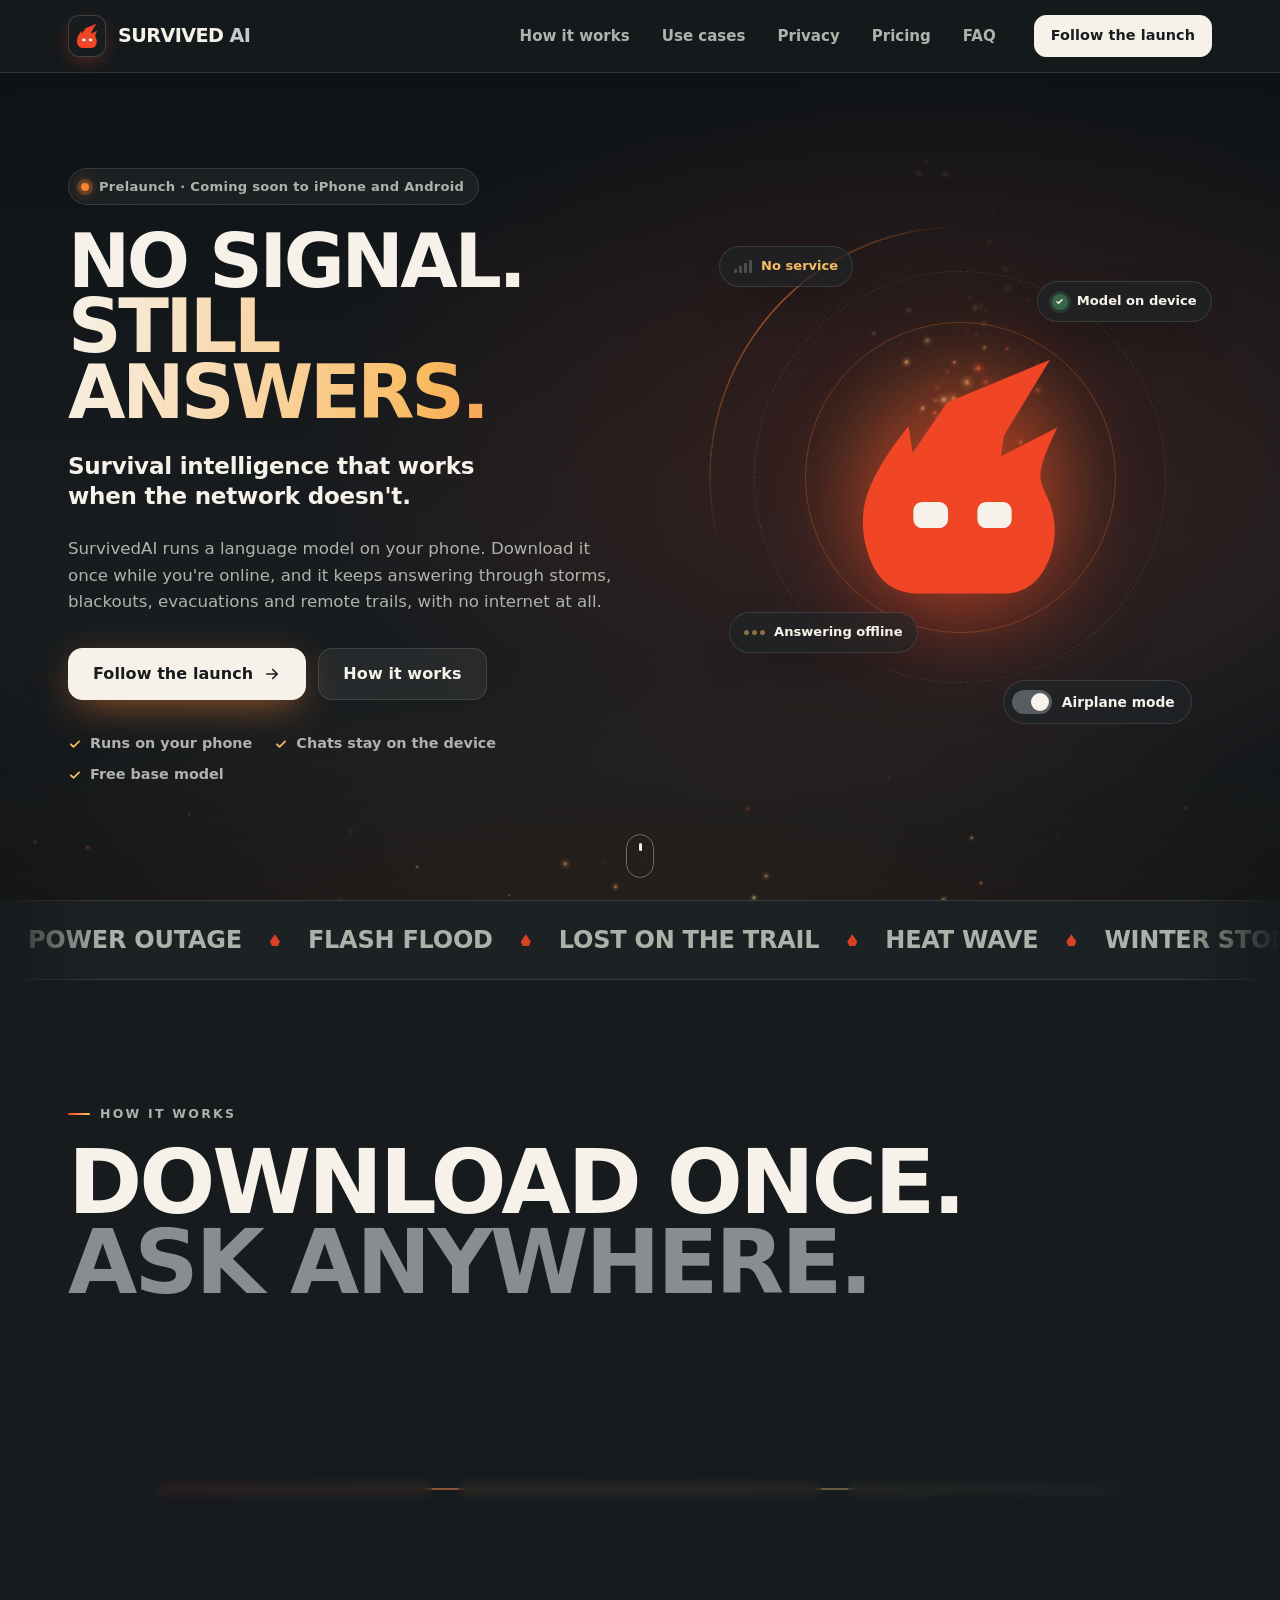
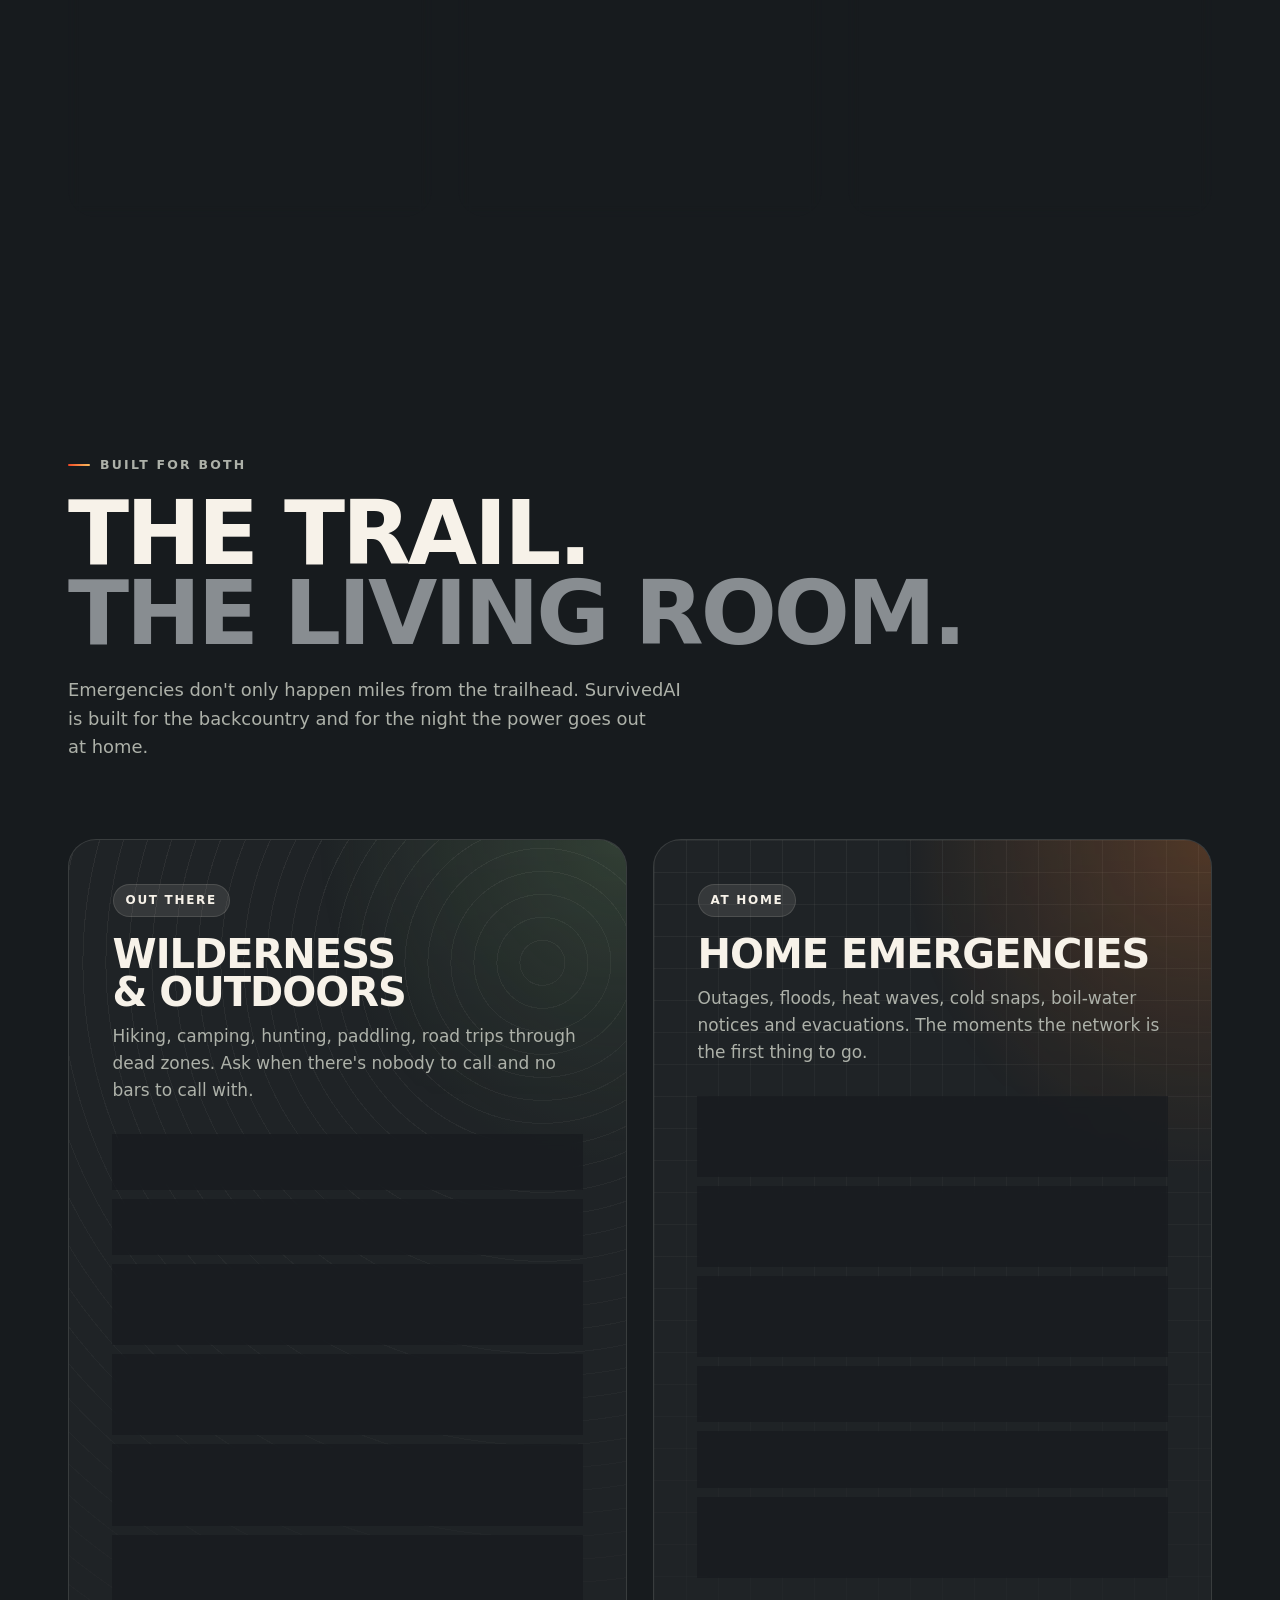
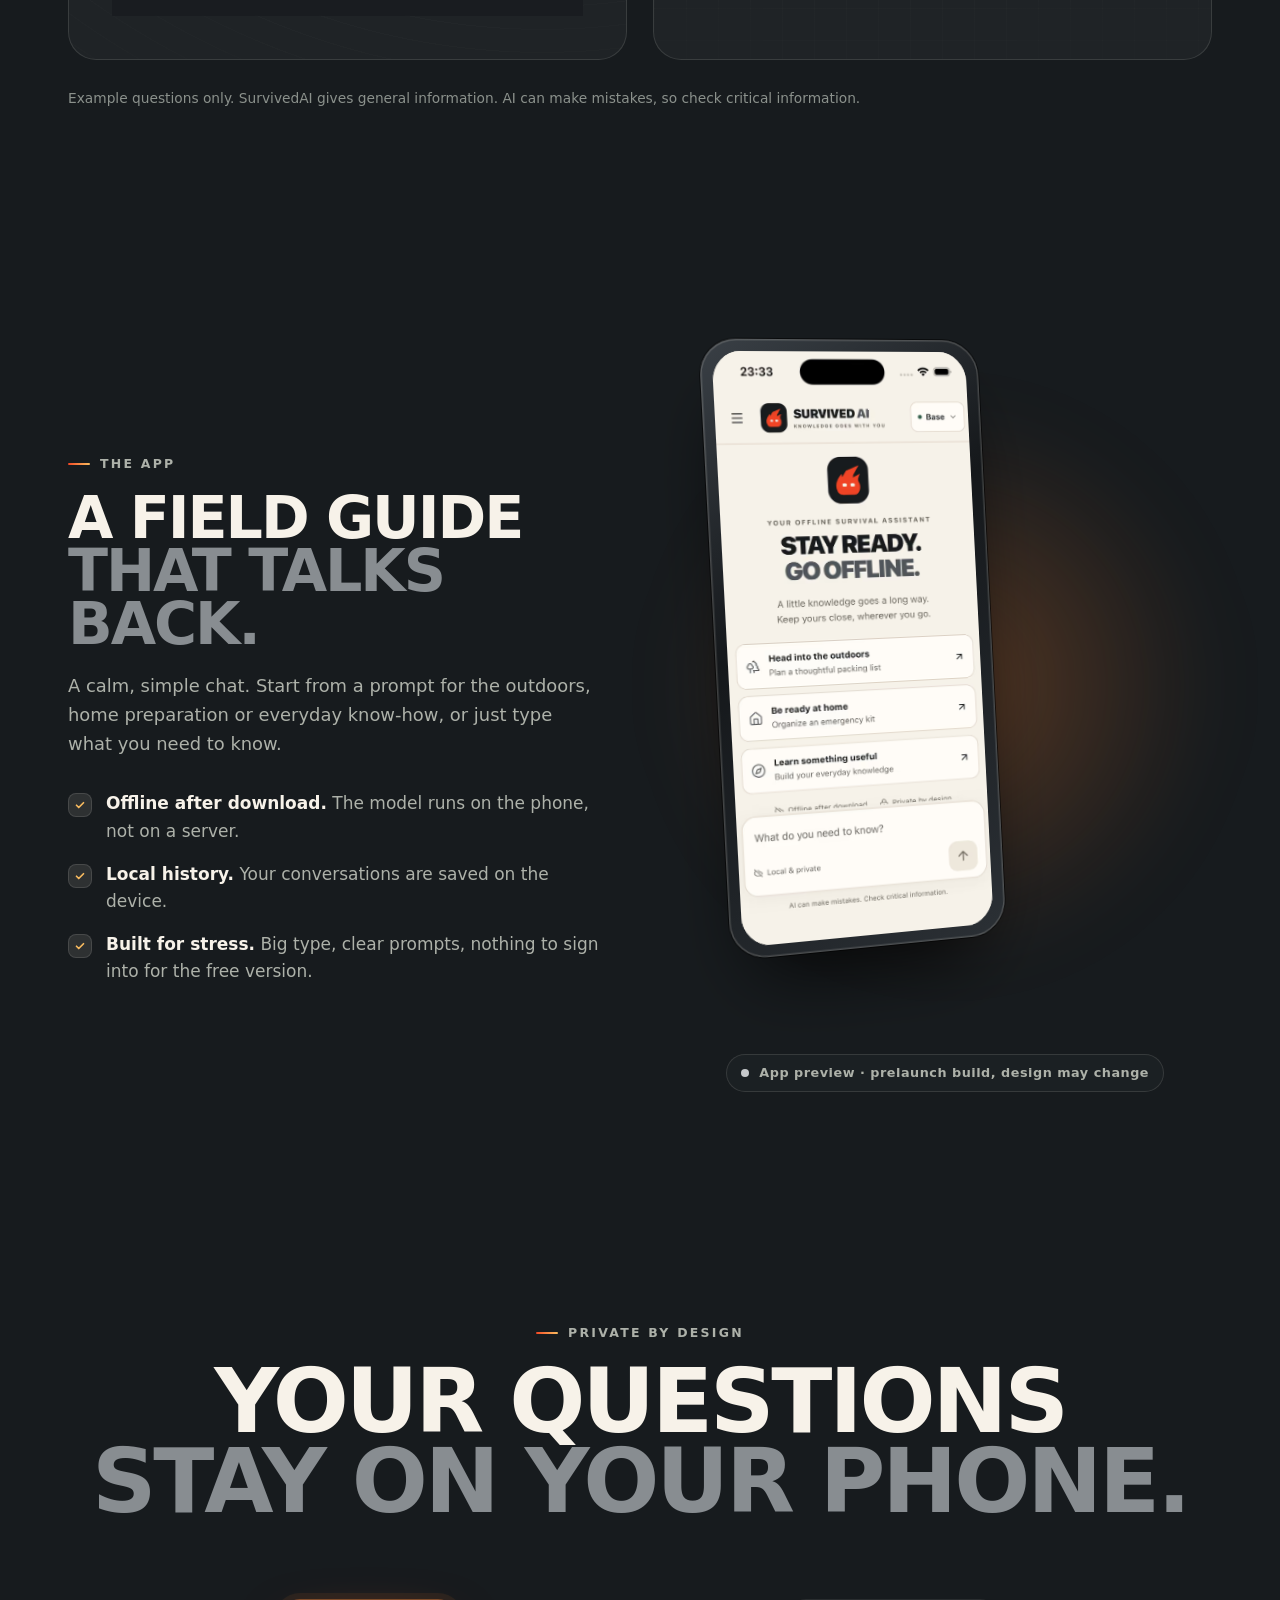
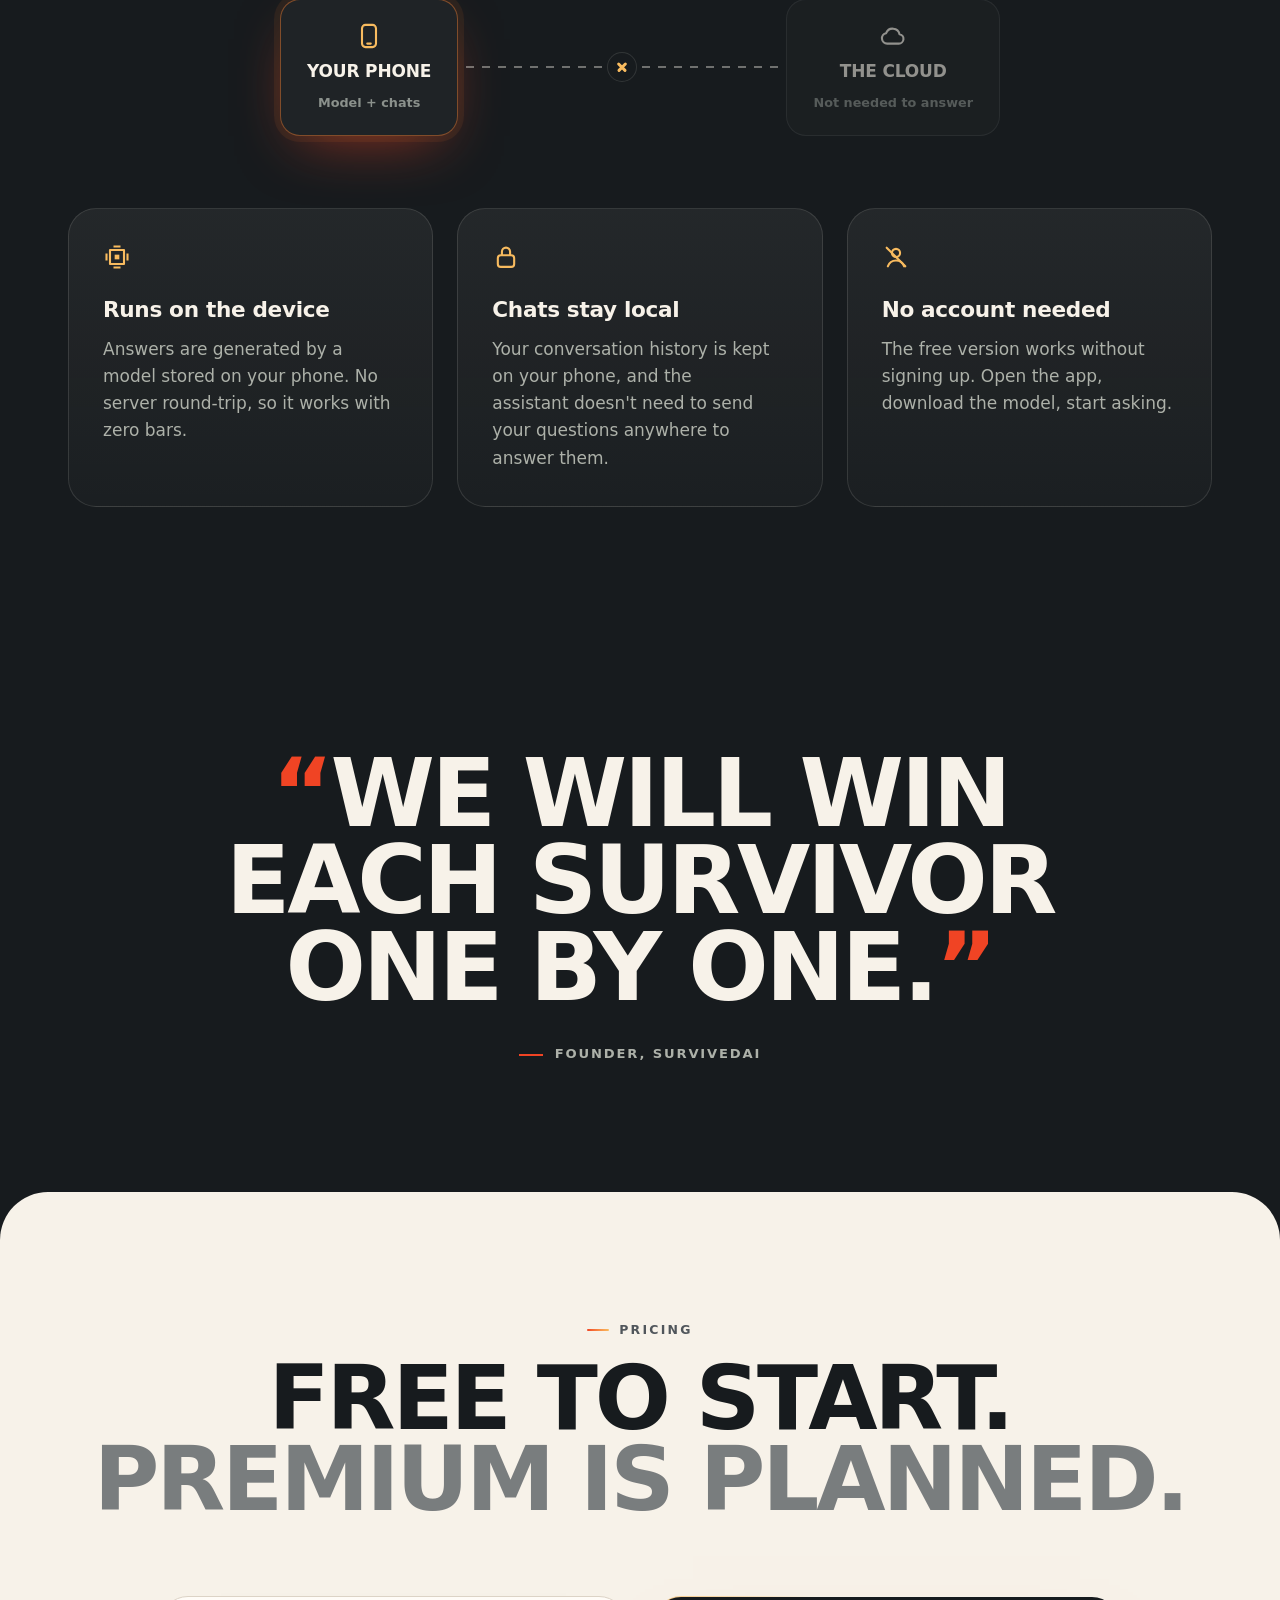
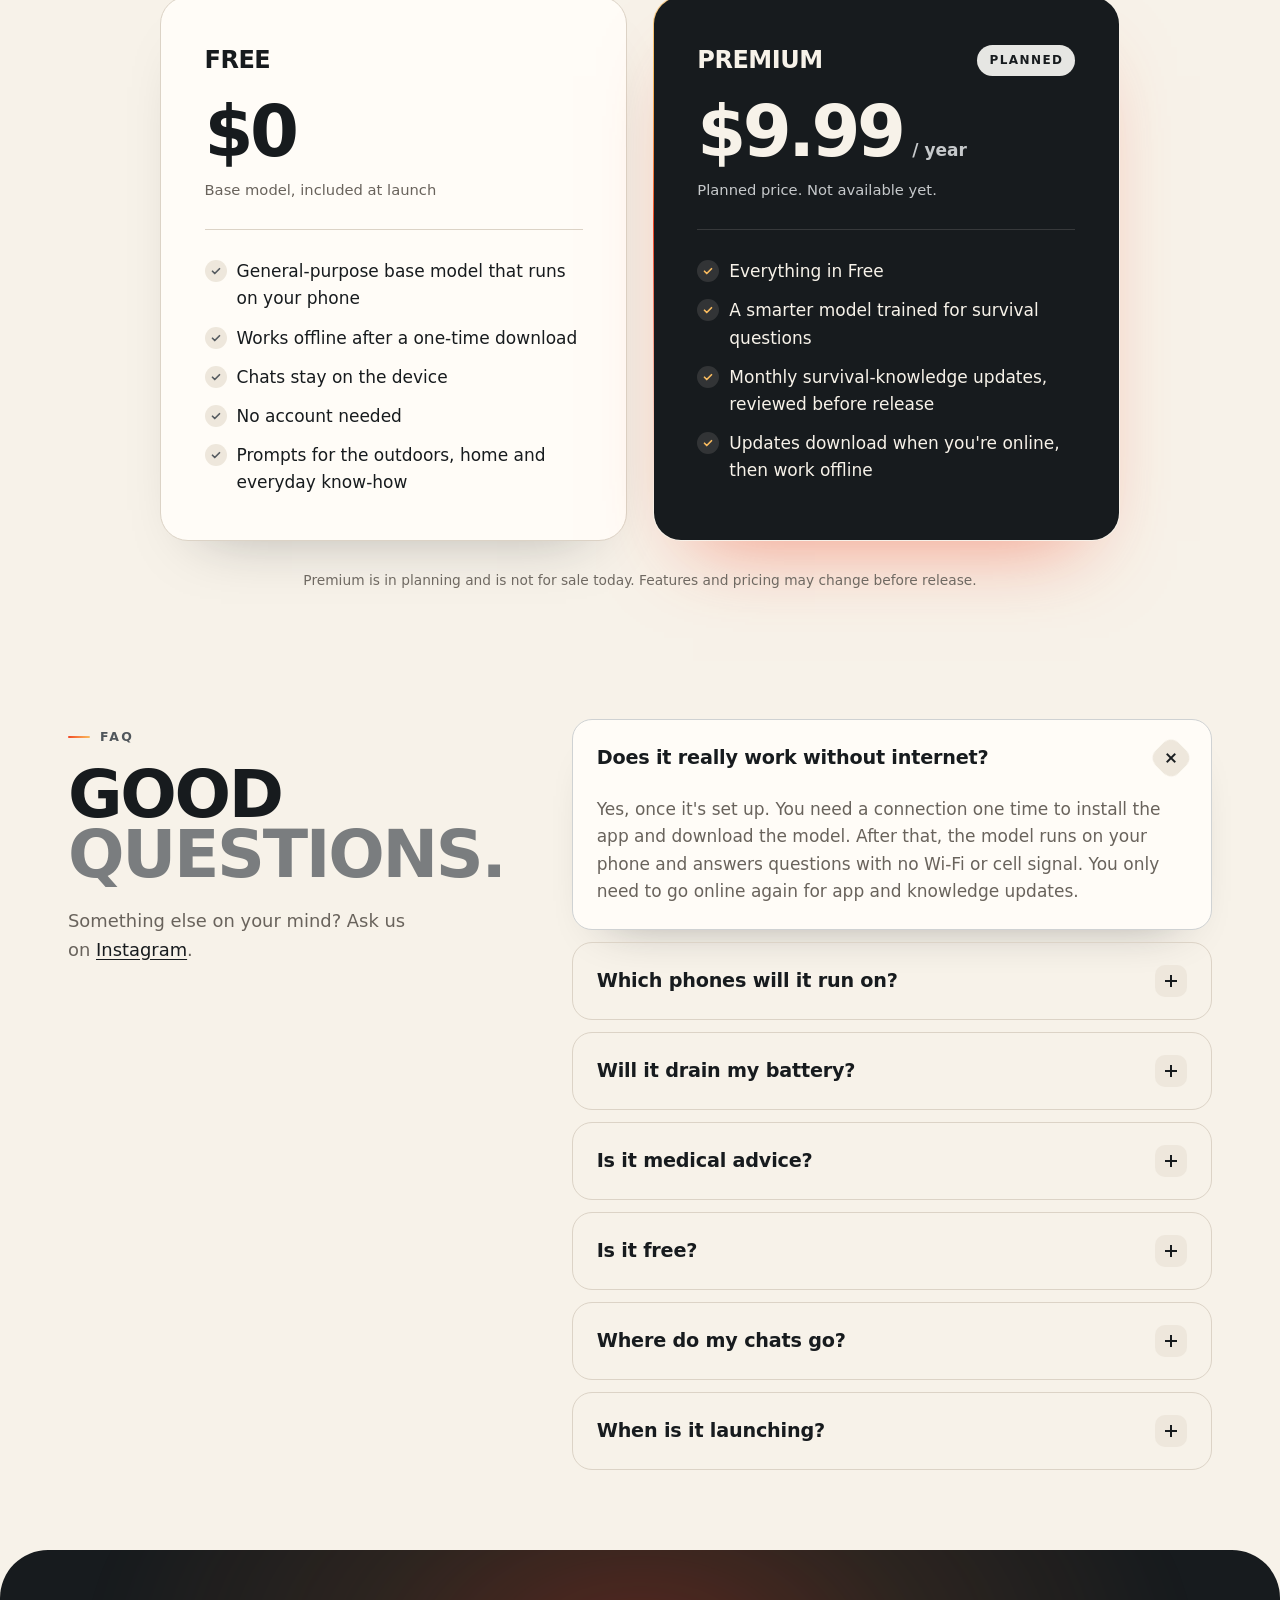
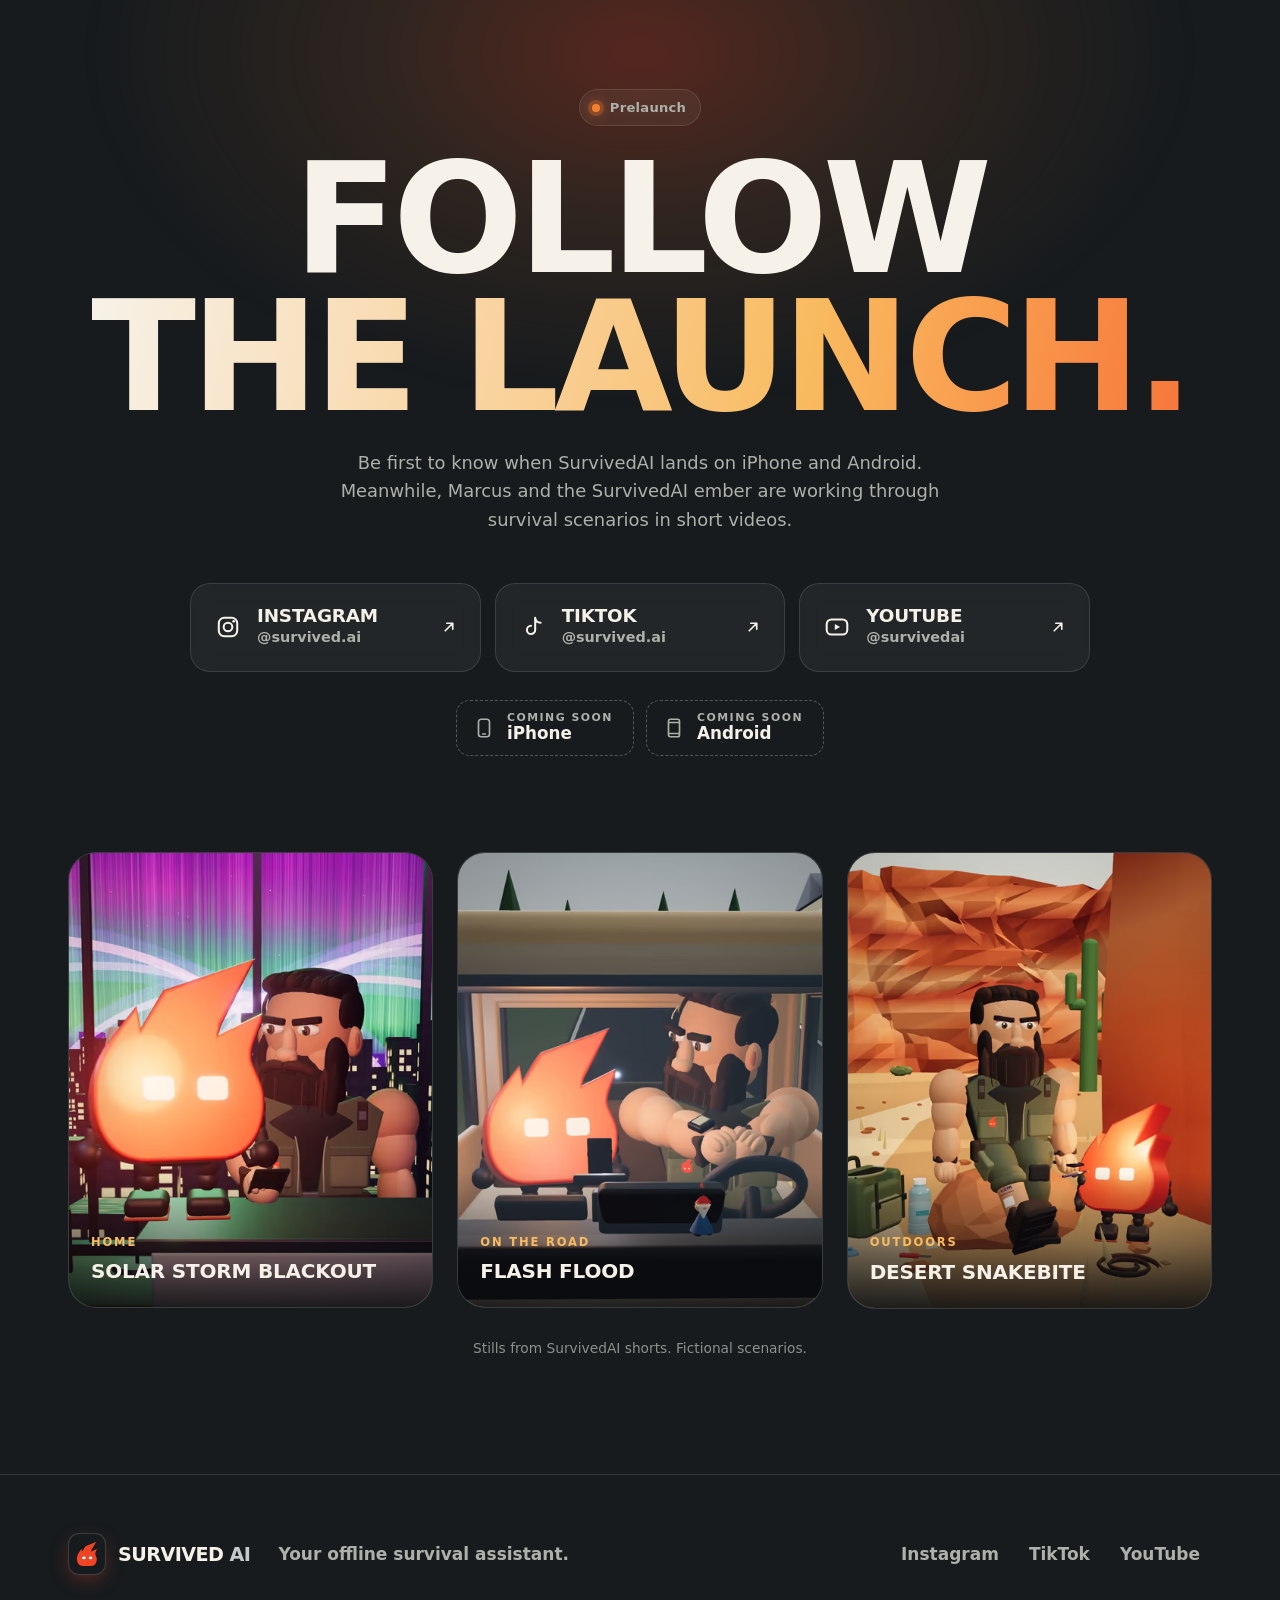
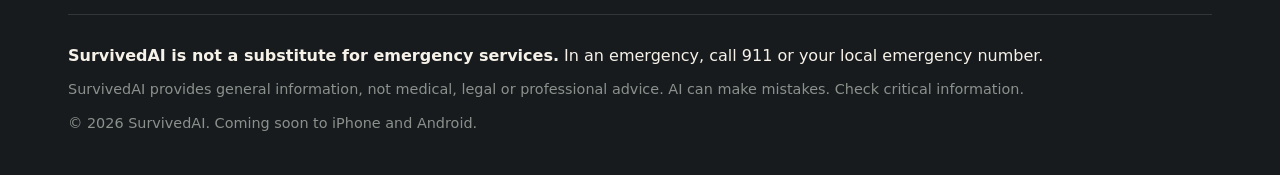
==== index.html @ 807c6883 "Add survived.ai prelaunch landing page Static site in site/ (GitHub Pages ready, no build step): dar" ====
<!doctype html>
<html lang="en">
<head>
  <meta charset="utf-8">
  <meta name="viewport" content="width=device-width, initial-scale=1, viewport-fit=cover">
  <title>SurvivedAI: the offline survival assistant for iPhone and Android</title>
  <meta name="description" content="SurvivedAI runs an AI model on your phone, so it keeps answering survival questions with no internet: storms, blackouts, evacuations, remote trails. Coming soon.">
  <link rel="canonical" href="https://survived.ai/">
  <meta name="theme-color" content="#171B1E">
  <meta name="color-scheme" content="dark light">
  <meta name="robots" content="index, follow">

  <meta property="og:type" content="website">
  <meta property="og:site_name" content="SurvivedAI">
  <meta property="og:url" content="https://survived.ai/">
  <meta property="og:title" content="SurvivedAI: no signal, still answers">
  <meta property="og:description" content="An AI survival assistant that runs on your phone and keeps answering with no internet. Coming soon to iPhone and Android.">
  <meta property="og:image" content="https://survived.ai/assets/og/og-image.png">
  <meta property="og:image:width" content="1200">
  <meta property="og:image:height" content="630">
  <meta property="og:image:alt" content="The SurvivedAI flame mark with the headline: No signal. Still answers.">
  <meta name="twitter:card" content="summary_large_image">
  <meta name="twitter:title" content="SurvivedAI: no signal, still answers">
  <meta name="twitter:description" content="An AI survival assistant that runs on your phone and keeps answering with no internet. Coming soon to iPhone and Android.">
  <meta name="twitter:image" content="https://survived.ai/assets/og/og-image.png">
  <meta name="twitter:image:alt" content="The SurvivedAI flame mark with the headline: No signal. Still answers.">

  <link rel="icon" href="/favicon.ico" sizes="48x48">
  <link rel="icon" href="/favicon.svg" type="image/svg+xml">
  <link rel="apple-touch-icon" href="/apple-touch-icon.png">
  <link rel="manifest" href="/site.webmanifest">

  <link rel="stylesheet" href="/assets/css/main.css">
  <script src="/assets/js/main.js" defer></script>

  <script type="application/ld+json">
  {
    "@context": "https://schema.org",
    "@graph": [
      {
        "@type": "Organization",
        "@id": "https://survived.ai/#organization",
        "name": "SurvivedAI",
        "url": "https://survived.ai/",
        "logo": "https://survived.ai/assets/icons/icon-512.png",
        "sameAs": [
          "https://www.instagram.com/survived.ai",
          "https://www.tiktok.com/@survived.ai",
          "https://www.youtube.com/@survivedai"
        ]
      },
      {
        "@type": "WebSite",
        "@id": "https://survived.ai/#website",
        "url": "https://survived.ai/",
        "name": "SurvivedAI",
        "publisher": { "@id": "https://survived.ai/#organization" }
      },
      {
        "@type": "MobileApplication",
        "@id": "https://survived.ai/#app",
        "name": "SurvivedAI",
        "operatingSystem": "iOS, Android",
        "applicationCategory": "ReferenceApplication",
        "description": "A prelaunch survival assistant that runs a local language model on your phone, so it keeps answering questions without an internet connection after a one-time model download.",
        "url": "https://survived.ai/",
        "publisher": { "@id": "https://survived.ai/#organization" }
      }
    ]
  }
  </script>
</head>
<body>
  <a class="skip-link" href="#main">Skip to content</a>
  <div class="scroll-progress" aria-hidden="true"></div>

  <!-- ============ HEADER ============ -->
  <header class="site-header">
    <div class="container site-header__inner">
      <a class="brand" href="/" aria-label="SurvivedAI home">
        <span class="brand__tile" aria-hidden="true">
          <svg viewBox="250 50 590 700" width="22" height="26"><use href="#flame"/></svg>
        </span>
        <span class="brand__word">SURVIVED <span>AI</span></span>
      </a>
      <nav class="site-nav" aria-label="Primary">
        <ul>
          <li><a href="#how">How it works</a></li>
          <li><a href="#uses">Use cases</a></li>
          <li><a href="#privacy">Privacy</a></li>
          <li><a href="#pricing">Pricing</a></li>
          <li><a href="#faq">FAQ</a></li>
        </ul>
      </nav>
      <a class="btn btn--small btn--light site-header__cta" href="#follow">Follow the launch</a>
      <button class="menu-btn" type="button" popovertarget="mobile-menu" aria-label="Open menu">
        <span></span><span></span>
      </button>
    </div>
    <div id="mobile-menu" class="mobile-menu" popover>
      <nav aria-label="Mobile">
        <ul>
          <li><a href="#how">How it works</a></li>
          <li><a href="#uses">Use cases</a></li>
          <li><a href="#privacy">Privacy</a></li>
          <li><a href="#pricing">Pricing</a></li>
          <li><a href="#faq">FAQ</a></li>
          <li><a href="#follow" class="btn btn--light">Follow the launch</a></li>
        </ul>
      </nav>
    </div>
  </header>

  <main id="main">
    <!-- ============ HERO ============ -->
    <section class="hero" id="top" aria-labelledby="hero-title">
      <canvas class="hero__embers" id="embers" aria-hidden="true"></canvas>
      <div class="hero__vignette" aria-hidden="true"></div>

      <div class="container hero__grid">
        <div class="hero__copy">
          <p class="pill"><span class="pill__dot" aria-hidden="true"></span><span><span class="pill__extra">Prelaunch · </span>Coming soon to iPhone and Android</span></p>
          <h1 id="hero-title" class="display hero__title">
            <span class="hero__line">No signal.</span>
            <span class="hero__line hero__line--ember">Still answers.</span>
          </h1>
          <p class="hero__kicker">Survival intelligence that works when the network doesn't.</p>
          <p class="hero__lede">SurvivedAI runs a language model on your phone. Download it once while you're online, and it keeps answering through storms, blackouts, evacuations and remote trails, with no internet at all.</p>
          <div class="cta-row">
            <a class="btn btn--light btn--glow" href="#follow">Follow the launch
              <svg aria-hidden="true" viewBox="0 0 24 24" width="18" height="18"><path d="M5 12h14M13 6l6 6-6 6" fill="none" stroke="currentColor" stroke-width="2.2" stroke-linecap="round" stroke-linejoin="round"/></svg>
            </a>
            <a class="btn btn--ghost" href="#how">How it works</a>
          </div>
          <ul class="hero__facts" aria-label="Key facts">
            <li>Runs on your phone</li>
            <li>Chats stay on the device</li>
            <li>Free base model</li>
          </ul>
        </div>

        <div class="hero__visual" data-network="off">
          <div class="rings" aria-hidden="true">
            <span class="ring ring--1"></span>
            <span class="ring ring--2"></span>
            <span class="ring ring--3"></span>
          </div>
          <div class="hero__glow" aria-hidden="true"></div>
          <svg class="hero__flame" id="hero-flame" viewBox="250 50 590 700" role="img" aria-label="SurvivedAI flame mark">
            <use href="#flame"/>
          </svg>

          <div class="hud hud--signal" aria-hidden="true">
            <span class="bars"><i></i><i></i><i></i><i></i></span>
            <span class="hud__label hud__label--off">No service</span>
            <span class="hud__label hud__label--on">Online</span>
          </div>
          <div class="hud hud--model" aria-hidden="true">
            <span class="hud__check"></span>
            <span>Model on device</span>
          </div>
          <div class="hud hud--chat" aria-hidden="true">
            <span class="typing"><i></i><i></i><i></i></span>
            <span class="hud__label hud__label--off">Answering offline</span>
            <span class="hud__label hud__label--on">Answering on device</span>
          </div>

          <button class="net-toggle" type="button" aria-pressed="true" id="net-toggle" aria-describedby="net-toggle-desc">
            <span class="net-toggle__track" aria-hidden="true"><span class="net-toggle__thumb"></span></span>
            <span>Airplane mode</span>
          </button>
          <span class="sr-only" id="net-toggle-desc">Visual demo. The model runs on the phone, so answers work with or without a connection.</span>
        </div>
      </div>

      <a class="scroll-cue" href="#how" aria-label="Scroll to how it works">
        <span aria-hidden="true"></span>
      </a>
    </section>

    <!-- ============ TICKER ============ -->
    <div class="ticker" aria-label="Situations SurvivedAI is built for">
      <ul class="ticker__track">
        <li>Power outage</li><li>Flash flood</li><li>Lost on the trail</li><li>Heat wave</li><li>Winter storm</li><li>Boil-water notice</li><li>Evacuation</li><li>Wildfire smoke</li><li>Cold snap</li><li>Food safety</li><li>Backcountry first aid</li><li>Dead zone</li>
      </ul>
      <ul class="ticker__track" aria-hidden="true">
        <li>Power outage</li><li>Flash flood</li><li>Lost on the trail</li><li>Heat wave</li><li>Winter storm</li><li>Boil-water notice</li><li>Evacuation</li><li>Wildfire smoke</li><li>Cold snap</li><li>Food safety</li><li>Backcountry first aid</li><li>Dead zone</li>
      </ul>
    </div>

    <!-- ============ HOW IT WORKS ============ -->
    <section class="section how" id="how" aria-labelledby="how-title">
      <div class="container">
        <header class="section-head reveal">
          <p class="eyebrow">How it works</p>
          <h2 id="how-title" class="display display--lg">Download once.<br><span class="muted">Ask anywhere.</span></h2>
        </header>

        <ol class="steps">
          <li class="step reveal">
            <div class="step__art step__art--download" aria-hidden="true">
              <div class="dl">
                <svg viewBox="0 0 24 24" width="26" height="26"><path d="M12 4v11m0 0-4.5-4.5M12 15l4.5-4.5M5 20h14" fill="none" stroke="currentColor" stroke-width="2" stroke-linecap="round" stroke-linejoin="round"/></svg>
                <span class="dl__bar"><span></span></span>
                <span class="dl__label">Model</span>
              </div>
            </div>
            <span class="step__num">01</span>
            <h3>Download once</h3>
            <p>While you have Wi-Fi or data, install the app and download the model to your phone. It's a one-time download.</p>
          </li>
          <li class="step reveal">
            <div class="step__art step__art--offline" aria-hidden="true">
              <span class="bars bars--big"><i></i><i></i><i></i><i></i></span>
              <span class="x-mark"></span>
            </div>
            <span class="step__num">02</span>
            <h3>Go offline</h3>
            <p>Airplane mode, dead zones, downed towers. The model lives on your phone, so it doesn't need a connection to answer.</p>
          </li>
          <li class="step reveal">
            <div class="step__art step__art--ask" aria-hidden="true">
              <span class="bubble bubble--q">Is the fridge food still safe?</span>
              <span class="bubble bubble--a"><span class="typing"><i></i><i></i><i></i></span></span>
            </div>
            <span class="step__num">03</span>
            <h3>Ask anything</h3>
            <p>Type your question and the answer is generated right on the device. Anywhere you carry your phone, it comes with you.</p>
          </li>
        </ol>
      </div>
    </section>

    <!-- ============ USE CASES ============ -->
    <section class="section uses" id="uses" aria-labelledby="uses-title">
      <div class="container">
        <header class="section-head reveal">
          <p class="eyebrow">Built for both</p>
          <h2 id="uses-title" class="display display--lg">The trail.<br><span class="muted">The living room.</span></h2>
          <p class="section-lede">Emergencies don't only happen miles from the trailhead. SurvivedAI is built for the backcountry and for the night the power goes out at home.</p>
        </header>

        <div class="domains">
          <article class="domain domain--out reveal" aria-labelledby="out-title">
            <div class="domain__bg" aria-hidden="true"></div>
            <div class="domain__head">
              <span class="domain__tag">Out there</span>
              <h3 id="out-title" class="display display--md">Wilderness &amp; outdoors</h3>
              <p>Hiking, camping, hunting, paddling, road trips through dead zones. Ask when there's nobody to call and no bars to call with.</p>
            </div>
            <ul class="asks" aria-label="Example outdoor questions">
              <li>How do I make stream water safe to drink?</li>
              <li>What are the early signs of hypothermia?</li>
              <li>A storm is moving in above treeline. What now?</li>
              <li>How do I signal for help without a phone signal?</li>
              <li>I think I'm off the trail. How do I get my bearings?</li>
              <li>How should I treat a blister ten miles from the car?</li>
            </ul>
          </article>

          <article class="domain domain--home reveal" aria-labelledby="home-title">
            <div class="domain__bg" aria-hidden="true"></div>
            <div class="domain__head">
              <span class="domain__tag">At home</span>
              <h3 id="home-title" class="display display--md">Home emergencies</h3>
              <p>Outages, floods, heat waves, cold snaps, boil-water notices and evacuations. The moments the network is the first thing to go.</p>
            </div>
            <ul class="asks" aria-label="Example home emergency questions">
              <li>The power's been out six hours. Is the fridge food still safe?</li>
              <li>How much water should we store for a family of four?</li>
              <li>The AC is out in a heat wave. How do we stay cool?</li>
              <li>How do I run a generator safely?</li>
              <li>What goes in an evacuation bag?</li>
              <li>The pipes might freeze tonight. What should I do?</li>
            </ul>
          </article>
        </div>
        <p class="fineprint reveal">Example questions only. SurvivedAI gives general information. AI can make mistakes, so check critical information.</p>
      </div>
    </section>

    <!-- ============ PREVIEW ============ -->
    <section class="section preview" id="preview" aria-labelledby="preview-title">
      <div class="container preview__grid">
        <div class="preview__copy">
          <p class="eyebrow reveal">The app</p>
          <h2 id="preview-title" class="display display--lg reveal">A field guide<br><span class="muted">that talks back.</span></h2>
          <p class="section-lede reveal">A calm, simple chat. Start from a prompt for the outdoors, home preparation or everyday know-how, or just type what you need to know.</p>
          <ul class="ticks">
            <li class="reveal"><strong>Offline after download.</strong> The model runs on the phone, not on a server.</li>
            <li class="reveal"><strong>Local history.</strong> Your conversations are saved on the device.</li>
            <li class="reveal"><strong>Built for stress.</strong> Big type, clear prompts, nothing to sign into for the free version.</li>
          </ul>
        </div>
        <div class="preview__stage" aria-label="App preview">
          <div class="phones">
            <figure class="phone phone--back">
              <picture>
                <source srcset="/assets/img/app-chat.avif" type="image/avif">
                <img src="/assets/img/app-chat.webp" width="560" height="1244" alt="SurvivedAI conversation screen. A user asks for help planning a day outdoors and the assistant asks about destination, duration, companions and weather." loading="lazy" decoding="async">
              </picture>
            </figure>
            <figure class="phone phone--front">
              <picture>
                <source srcset="/assets/img/app-home.avif" type="image/avif">
                <img src="/assets/img/app-home.webp" width="600" height="1301" alt="SurvivedAI welcome screen on iPhone with the flame logo, the headline Stay ready. Go offline., and prompts for the outdoors, home preparation and learning." loading="lazy" decoding="async">
              </picture>
            </figure>
          </div>
          <p class="preview__label"><span class="pill__dot pill__dot--gray" aria-hidden="true"></span>App preview · prelaunch build, design may change</p>
        </div>
      </div>
    </section>

    <!-- ============ PRIVACY ============ -->
    <section class="section privacy" id="privacy" aria-labelledby="privacy-title">
      <div class="container">
        <header class="section-head section-head--center reveal">
          <p class="eyebrow">Private by design</p>
          <h2 id="privacy-title" class="display display--lg">Your questions<br><span class="muted">stay on your phone.</span></h2>
        </header>

        <div class="privacy__diagram reveal" aria-hidden="true">
          <div class="node node--phone">
            <svg viewBox="0 0 24 24" width="28" height="28"><rect x="6" y="2.5" width="12" height="19" rx="3" fill="none" stroke="currentColor" stroke-width="1.8"/><path d="M10.5 18.5h3" stroke="currentColor" stroke-width="1.8" stroke-linecap="round"/></svg>
            <span>Your phone</span>
            <small>Model + chats</small>
          </div>
          <div class="link"><span class="link__line"></span><span class="link__cut"></span></div>
          <div class="node node--cloud">
            <svg viewBox="0 0 24 24" width="28" height="28"><path d="M7 18.5h10a4 4 0 0 0 .6-7.95A6 6 0 0 0 6.1 9.6 4.5 4.5 0 0 0 7 18.5Z" fill="none" stroke="currentColor" stroke-width="1.8" stroke-linejoin="round"/></svg>
            <span>The cloud</span>
            <small>Not needed to answer</small>
          </div>
        </div>

        <div class="cards cards--3">
          <article class="card reveal">
            <svg class="card__icon" aria-hidden="true" viewBox="0 0 24 24" width="28" height="28"><path d="M9 3h6M9 21h6M3 9v6M21 9v6M6 6h12v12H6z" fill="none" stroke="currentColor" stroke-width="1.8" stroke-linejoin="round"/><path d="M10 10h4v4h-4z" fill="currentColor"/></svg>
            <h3>Runs on the device</h3>
            <p>Answers are generated by a model stored on your phone. No server round-trip, so it works with zero bars.</p>
          </article>
          <article class="card reveal">
            <svg class="card__icon" aria-hidden="true" viewBox="0 0 24 24" width="28" height="28"><rect x="5" y="10.5" width="14" height="10" rx="2.5" fill="none" stroke="currentColor" stroke-width="1.8"/><path d="M8.5 10.5V7.5a3.5 3.5 0 0 1 7 0v3" fill="none" stroke="currentColor" stroke-width="1.8"/></svg>
            <h3>Chats stay local</h3>
            <p>Your conversation history is kept on your phone, and the assistant doesn't need to send your questions anywhere to answer them.</p>
          </article>
          <article class="card reveal">
            <svg class="card__icon" aria-hidden="true" viewBox="0 0 24 24" width="28" height="28"><circle cx="12" cy="8.5" r="3.5" fill="none" stroke="currentColor" stroke-width="1.8"/><path d="M5 20c1.2-3.4 3.8-5 7-5s5.8 1.6 7 5" fill="none" stroke="currentColor" stroke-width="1.8" stroke-linecap="round"/><path d="M4 4l16 16" stroke="currentColor" stroke-width="1.8" stroke-linecap="round"/></svg>
            <h3>No account needed</h3>
            <p>The free version works without signing up. Open the app, download the model, start asking.</p>
          </article>
        </div>
      </div>
    </section>

    <!-- ============ FOUNDER QUOTE ============ -->
    <section class="section quote" aria-label="From the founder">
      <div class="container">
        <figure class="quote__fig">
          <blockquote class="display quote__text">
            <p><span style="--i:0">We</span> <span style="--i:1">will</span> <span style="--i:2">win</span> <span style="--i:3">each</span> <span style="--i:4">survivor</span> <span style="--i:5">one</span> <span style="--i:6">by</span> <span style="--i:7">one.</span></p>
          </blockquote>
          <figcaption>Founder, SurvivedAI</figcaption>
        </figure>
      </div>
    </section>

    <!-- ============ PAPER BAND: PRICING + FAQ ============ -->
    <div class="paper">
      <section class="section pricing" id="pricing" aria-labelledby="pricing-title">
        <div class="container">
          <header class="section-head section-head--center reveal">
            <p class="eyebrow">Pricing</p>
            <h2 id="pricing-title" class="display display--lg">Free to start.<br><span class="muted">Premium is planned.</span></h2>
          </header>

          <div class="plans">
            <article class="plan reveal" aria-labelledby="plan-free">
              <header>
                <h3 id="plan-free" class="plan__name">Free</h3>
                <p class="plan__price"><span>$0</span></p>
                <p class="plan__note">Base model, included at launch</p>
              </header>
              <ul class="plan__list">
                <li>General-purpose base model that runs on your phone</li>
                <li>Works offline after a one-time download</li>
                <li>Chats stay on the device</li>
                <li>No account needed</li>
                <li>Prompts for the outdoors, home and everyday know-how</li>
              </ul>
            </article>

            <article class="plan plan--premium reveal" aria-labelledby="plan-premium">
              <header>
                <div class="plan__row">
                  <h3 id="plan-premium" class="plan__name">Premium</h3>
                  <span class="badge">Planned</span>
                </div>
                <p class="plan__price"><span>$9.99</span> / year</p>
                <p class="plan__note">Planned price. Not available yet.</p>
              </header>
              <ul class="plan__list">
                <li>Everything in Free</li>
                <li>A smarter model trained for survival questions</li>
                <li>Monthly survival-knowledge updates, reviewed before release</li>
                <li>Updates download when you're online, then work offline</li>
              </ul>
            </article>
          </div>
          <p class="fineprint fineprint--center reveal">Premium is in planning and is not for sale today. Features and pricing may change before release.</p>
        </div>
      </section>

      <section class="section faq" id="faq" aria-labelledby="faq-title">
        <div class="container faq__grid">
          <header class="section-head reveal">
            <p class="eyebrow">FAQ</p>
            <h2 id="faq-title" class="display display--lg">Good<br><span class="muted">questions.</span></h2>
            <p class="section-lede">Something else on your mind? Ask us on <a href="https://www.instagram.com/survived.ai" rel="noopener">Instagram</a>.</p>
          </header>

          <div class="faq__list">
            <details name="faq" open>
              <summary>Does it really work without internet?</summary>
              <div class="faq__body"><p>Yes, once it's set up. You need a connection one time to install the app and download the model. After that, the model runs on your phone and answers questions with no Wi-Fi or cell signal. You only need to go online again for app and knowledge updates.</p></div>
            </details>
            <details name="faq">
              <summary>Which phones will it run on?</summary>
              <div class="faq__body"><p>SurvivedAI is coming to iPhone and Android. Running a language model locally needs a reasonably recent phone and some free storage for the model. We'll publish exact device and storage requirements before launch.</p></div>
            </details>
            <details name="faq">
              <summary>Will it drain my battery?</summary>
              <div class="faq__body"><p>Generating an answer uses your phone's processor, so it uses more power than reading a text, but only while it's answering. When it isn't working on a question, it isn't using the model. In a long outage or on a multi-day trip, carry a charged power bank and keep your screen brightness down.</p></div>
            </details>
            <details name="faq">
              <summary>Is it medical advice?</summary>
              <div class="faq__body"><p>No. SurvivedAI provides general information to help you think clearly and prepare. It is not medical advice and it is not a substitute for a doctor or for emergency services. AI can make mistakes, so check critical information. In an emergency, call 911 or your local emergency number.</p></div>
            </details>
            <details name="faq">
              <summary>Is it free?</summary>
              <div class="faq__body"><p>The base model is free. A Premium plan with a smarter, survival-trained model and monthly reviewed knowledge updates is planned at $9.99 per year. Premium is not available yet.</p></div>
            </details>
            <details name="faq">
              <summary>Where do my chats go?</summary>
              <div class="faq__body"><p>They stay on your phone. The assistant answers on the device, so your questions don't have to be sent to a server to get a reply. The free version doesn't need an account.</p></div>
            </details>
            <details name="faq">
              <summary>When is it launching?</summary>
              <div class="faq__body"><p>Soon. SurvivedAI is in prelaunch and coming to iPhone and Android. The best way to hear the date first is to follow us on <a href="https://www.instagram.com/survived.ai" rel="noopener">Instagram</a>, <a href="https://www.tiktok.com/@survived.ai" rel="noopener">TikTok</a> or <a href="https://www.youtube.com/@survivedai" rel="noopener">YouTube</a>.</p></div>
            </details>
          </div>
        </div>
      </section>
    </div>

    <!-- ============ FOLLOW THE LAUNCH (final CTA) ============ -->
    <section class="section follow" id="follow" aria-labelledby="follow-title">
      <div class="follow__glow" aria-hidden="true"></div>
      <div class="container">
        <header class="section-head section-head--center reveal">
          <p class="pill"><span class="pill__dot" aria-hidden="true"></span>Prelaunch</p>
          <h2 id="follow-title" class="display display--xl">Follow<br><span class="ember-text">the launch.</span></h2>
          <p class="section-lede">Be first to know when SurvivedAI lands on iPhone and Android. Meanwhile, Marcus and the SurvivedAI ember are working through survival scenarios in short videos.</p>
        </header>

        <ul class="socials reveal" aria-label="SurvivedAI on social media">
          <li>
            <a class="social" href="https://www.instagram.com/survived.ai" rel="noopener">
              <svg aria-hidden="true" viewBox="0 0 24 24" width="26" height="26"><rect x="3.5" y="3.5" width="17" height="17" rx="5" fill="none" stroke="currentColor" stroke-width="1.9"/><circle cx="12" cy="12" r="4" fill="none" stroke="currentColor" stroke-width="1.9"/><circle cx="17.2" cy="6.8" r="1.2" fill="currentColor"/></svg>
              <span class="social__name">Instagram</span>
              <span class="social__handle">@survived.ai</span>
            </a>
          </li>
          <li>
            <a class="social" href="https://www.tiktok.com/@survived.ai" rel="noopener">
              <svg aria-hidden="true" viewBox="0 0 24 24" width="26" height="26"><path d="M14 3.5v11.2a3.8 3.8 0 1 1-3.8-3.8M14 3.5c.4 2.6 2.3 4.4 5 4.6" fill="none" stroke="currentColor" stroke-width="1.9" stroke-linecap="round" stroke-linejoin="round"/></svg>
              <span class="social__name">TikTok</span>
              <span class="social__handle">@survived.ai</span>
            </a>
          </li>
          <li>
            <a class="social" href="https://www.youtube.com/@survivedai" rel="noopener">
              <svg aria-hidden="true" viewBox="0 0 24 24" width="26" height="26"><rect x="2.5" y="5" width="19" height="14" rx="4.5" fill="none" stroke="currentColor" stroke-width="1.9"/><path d="M10 9.2v5.6l4.8-2.8z" fill="currentColor"/></svg>
              <span class="social__name">YouTube</span>
              <span class="social__handle">@survivedai</span>
            </a>
          </li>
        </ul>

        <!--
          ================= WAITLIST FORM PLACEHOLDER =================
          There is no waitlist backend yet, so nothing is rendered here.
          When one exists, replace this comment with the form, e.g.:

          <form class="waitlist" id="waitlist" action="https://YOUR-ENDPOINT" method="post">
            <label for="waitlist-email">Email</label>
            <div class="waitlist__row">
              <input id="waitlist-email" name="email" type="email" autocomplete="email" required
                     placeholder="you@example.com">
              <button class="btn btn--light" type="submit">Join the waitlist</button>
            </div>
            <p class="fineprint">One email at launch. No spam.</p>
          </form>

          Styles for .waitlist are stubbed at the end of assets/css/main.css,
          and the submit hook is stubbed in assets/js/main.js (search "WAITLIST").
          ==============================================================
        -->

        <ul class="stores reveal" aria-label="App availability">
          <li class="store">
            <svg aria-hidden="true" viewBox="0 0 24 24" width="22" height="22"><rect x="6" y="2.5" width="12" height="19" rx="3" fill="none" stroke="currentColor" stroke-width="1.8"/><path d="M10.5 18.5h3" stroke="currentColor" stroke-width="1.8" stroke-linecap="round"/></svg>
            <span><small>Coming soon</small>iPhone</span>
          </li>
          <li class="store">
            <svg aria-hidden="true" viewBox="0 0 24 24" width="22" height="22"><rect x="6" y="2.5" width="12" height="19" rx="2" fill="none" stroke="currentColor" stroke-width="1.8"/><path d="M6 6h12M6 18h12" stroke="currentColor" stroke-width="1.8"/></svg>
            <span><small>Coming soon</small>Android</span>
          </li>
        </ul>

        <div class="shorts">
          <figure class="short reveal">
            <picture>
              <source type="image/avif" srcset="/assets/img/short-blackout-480.avif 480w, /assets/img/short-blackout-800.avif 800w" sizes="(min-width: 900px) 360px, 70vw">
              <img src="/assets/img/short-blackout-800.webp" srcset="/assets/img/short-blackout-480.webp 480w, /assets/img/short-blackout-800.webp 800w" sizes="(min-width: 900px) 360px, 70vw" width="800" height="1000" alt="Animated still: Marcus, a bearded survivor, and the flame-shaped SurvivedAI ember at a desk at night, with a city skyline and aurora outside the window." loading="lazy" decoding="async">
            </picture>
            <figcaption><span>Home</span>Solar storm blackout</figcaption>
          </figure>
          <figure class="short reveal">
            <picture>
              <source type="image/avif" srcset="/assets/img/short-flood-480.avif 480w, /assets/img/short-flood-800.avif 800w" sizes="(min-width: 900px) 360px, 70vw">
              <img src="/assets/img/short-flood-800.webp" srcset="/assets/img/short-flood-480.webp 480w, /assets/img/short-flood-800.webp 800w" sizes="(min-width: 900px) 360px, 70vw" width="800" height="1000" alt="Animated still: Marcus drives a truck with the SurvivedAI ember in the passenger seat." loading="lazy" decoding="async">
            </picture>
            <figcaption><span>On the road</span>Flash flood</figcaption>
          </figure>
          <figure class="short reveal">
            <picture>
              <source type="image/avif" srcset="/assets/img/short-trail-480.avif 480w, /assets/img/short-trail-800.avif 800w" sizes="(min-width: 900px) 360px, 70vw">
              <img src="/assets/img/short-trail-800.webp" srcset="/assets/img/short-trail-480.webp 480w, /assets/img/short-trail-800.webp 800w" sizes="(min-width: 900px) 360px, 70vw" width="800" height="1000" alt="Animated still: Marcus sits on a rock in a desert canyon with a dressing on his leg while the SurvivedAI ember stands beside him." loading="lazy" decoding="async">
            </picture>
            <figcaption><span>Outdoors</span>Desert snakebite</figcaption>
          </figure>
        </div>
        <p class="fineprint fineprint--center">Stills from SurvivedAI shorts. Fictional scenarios.</p>
      </div>
    </section>
  </main>

  <!-- ============ FOOTER ============ -->
  <footer class="site-footer">
    <div class="container">
      <div class="site-footer__top">
        <a class="brand" href="/" aria-label="SurvivedAI home">
          <span class="brand__tile" aria-hidden="true">
            <svg viewBox="250 50 590 700" width="22" height="26"><use href="#flame"/></svg>
          </span>
          <span class="brand__word">SURVIVED <span>AI</span></span>
        </a>
        <p class="site-footer__tag">Your offline survival assistant.</p>
        <ul class="site-footer__links" aria-label="Social links">
          <li><a href="https://www.instagram.com/survived.ai" rel="noopener">Instagram</a></li>
          <li><a href="https://www.tiktok.com/@survived.ai" rel="noopener">TikTok</a></li>
          <li><a href="https://www.youtube.com/@survivedai" rel="noopener">YouTube</a></li>
        </ul>
      </div>
      <div class="site-footer__legal">
        <p class="site-footer__warning"><strong>SurvivedAI is not a substitute for emergency services.</strong> In an emergency, call 911 or your local emergency number.</p>
        <p>SurvivedAI provides general information, not medical, legal or professional advice. AI can make mistakes. Check critical information.</p>
        <p>© 2026 SurvivedAI. Coming soon to iPhone and Android.</p>
      </div>
    </div>
  </footer>

  <!-- Flame mark geometry (from the app's assets/brand/flame.svg). Referenced via <use>. -->
  <svg width="0" height="0" style="position:absolute" aria-hidden="true" focusable="false">
    <defs>
      <g id="flame">
        <path d="M795 72L507 191L411 332L400 256C355 314 307 378 283 451C263 514 272 584 296 638C322 699 368 725 432 725H662C719 725 757 699 782 652C811 599 816 536 797 480C782 436 762 418 770 377C775 347 796 303 815 261L658 341L666 284Z M438 469H484C499 469 510 480 510 495V516C510 532 499 542 484 542H438C423 542 413 532 413 516V495C413 480 423 469 438 469Z M617 469H663C678 469 688 480 688 495V516C688 532 678 542 663 542H617C602 542 592 532 592 516V495C592 480 602 469 617 469Z" fill="#F04424" fill-rule="evenodd"/>
        <path d="M438 469H484C499 469 510 480 510 495V516C510 532 499 542 484 542H438C423 542 413 532 413 516V495C413 480 423 469 438 469Z M617 469H663C678 469 688 480 688 495V516C688 532 678 542 663 542H617C602 542 592 532 592 516V495C592 480 602 469 617 469Z" fill="#F7F2E9"/>
      </g>
    </defs>
  </svg>
</body>
</html>
---- assets/css/main.css ----
/* =========================================================================
   SurvivedAI landing page
   Plain CSS, no build. Modern features are progressively enhanced:
   scroll-driven animations, @property, container queries, :has(),
   popover, view transitions, oklch/color-mix, ::details-content.
   ========================================================================= */

@property --angle {
  syntax: "<angle>";
  inherits: false;
  initial-value: 0deg;
}
@property --shift {
  syntax: "<percentage>";
  inherits: false;
  initial-value: 0%;
}

:root {
  /* Brand tokens (DESIGN.md) */
  --ink: #171B1E;
  --ivory: #F7F2E9;
  --paper: #FFFCF7;
  --sand: #EEE7DC;
  --flame: #F04424;
  --action: #555B60;
  --accent-text: #50565B;
  --muted-light: #69635C;
  --line-light: #DCD3C6;
  --dark-muted: #C6C9CB;

  /* Derived (oklch) */
  --ink-2: oklch(from var(--ink) calc(l + 0.035) c h);
  --ink-3: oklch(from var(--ink) calc(l + 0.08) c h);
  --ember: oklch(72% 0.17 50);
  --ember-hot: oklch(83% 0.13 75);
  --glass: color-mix(in oklch, var(--ink) 62%, transparent);
  --glass-line: color-mix(in oklch, var(--ivory) 12%, transparent);
  --text-dim: color-mix(in oklch, var(--ivory) 72%, var(--ink));
  --text-faint: color-mix(in oklch, var(--ivory) 58%, var(--ink));

  --font: system-ui, -apple-system, BlinkMacSystemFont, "Segoe UI", Roboto, "Helvetica Neue", Arial, sans-serif;
  --radius-s: 12px;
  --radius-m: 20px;
  --radius-l: 28px;
  --pad: clamp(20px, 5vw, 48px);
  --section: clamp(72px, 9vw, 128px);
  --ease-out: cubic-bezier(.2, .8, .2, 1);

  interpolate-size: allow-keywords;
  color-scheme: dark;
}

/* ---------- Reset-ish ---------- */
*, *::before, *::after { box-sizing: border-box; }
html { -webkit-text-size-adjust: 100%; text-size-adjust: 100%; scroll-behavior: smooth; scroll-padding-top: 84px; }
@media (prefers-reduced-motion: reduce) { html { scroll-behavior: auto; } }
body {
  margin: 0;
  font-family: var(--font);
  font-size: 1.0625rem;
  line-height: 1.6;
  color: var(--ivory);
  background: var(--ink);
  overflow-x: clip;
  -webkit-font-smoothing: antialiased;
  text-rendering: optimizeLegibility;
}
img, svg, canvas { display: block; max-width: 100%; }
img { height: auto; }
a { color: inherit; }
h1, h2, h3, p, ul, ol, figure, blockquote { margin: 0; }
ul, ol { padding: 0; list-style: none; }
button { font: inherit; color: inherit; }
p, li, figcaption { text-wrap: pretty; }
h1, h2, h3 { text-wrap: balance; }

:focus-visible {
  outline: 3px solid var(--ember-hot);
  outline-offset: 3px;
  border-radius: 6px;
}

.sr-only { position: absolute; width: 1px; height: 1px; padding: 0; margin: -1px; overflow: hidden; clip: rect(0 0 0 0); white-space: nowrap; border: 0; }
.skip-link {
  position: absolute; left: 12px; top: -60px; z-index: 100;
  padding: 10px 16px; border-radius: 10px;
  background: var(--ivory); color: var(--ink); font-weight: 700; text-decoration: none;
}
.skip-link:focus { top: 12px; }

/* Film grain over everything (static, very light) */
body::after {
  content: "";
  position: fixed; inset: 0; z-index: 90; pointer-events: none;
  opacity: .07;
  background-image: url("data:image/svg+xml,%3Csvg xmlns='http://www.w3.org/2000/svg' width='160' height='160'%3E%3Cfilter id='n'%3E%3CfeTurbulence type='fractalNoise' baseFrequency='.9' numOctaves='2' stitchTiles='stitch'/%3E%3CfeColorMatrix values='0 0 0 0 1 0 0 0 0 1 0 0 0 0 1 0 0 0 .55 0'/%3E%3C/filter%3E%3Crect width='100%25' height='100%25' filter='url(%23n)'/%3E%3C/svg%3E");
  mix-blend-mode: overlay;
}

.container { width: min(100%, 1240px); margin-inline: auto; padding-inline: var(--pad); }

/* ---------- Type ---------- */
.display {
  font-weight: 900;
  text-transform: uppercase;
  letter-spacing: -0.035em;
  line-height: .9;
}
.display--md { font-size: clamp(1.75rem, 3.2vw, 2.5rem); line-height: .95; letter-spacing: -0.025em; }
.display--lg { font-size: clamp(2.6rem, 7vw, 5.6rem); }
.display--xl { font-size: clamp(3.2rem, 12vw, 10rem); }
.muted { color: oklch(64% 0.008 240); }
.eyebrow {
  font-size: .78rem; font-weight: 750; letter-spacing: .18em; text-transform: uppercase;
  color: var(--text-dim);
  margin-bottom: 18px;
  display: inline-flex; align-items: center; gap: 10px;
}
.eyebrow::before {
  content: ""; width: 22px; height: 2px; border-radius: 2px;
  background: linear-gradient(90deg, var(--flame), var(--ember-hot));
}
.section-lede { max-width: 56ch; color: var(--text-dim); font-size: clamp(1.05rem, 1.4vw, 1.2rem); margin-top: 22px; }
.fineprint { font-size: .86rem; color: var(--text-faint); margin-top: 28px; }
.fineprint--center { text-align: center; }
.ember-text {
  background: linear-gradient(100deg, var(--ivory) 0%, var(--ember-hot) 30%, var(--flame) 55%, var(--ember-hot) 80%, var(--ivory) 100%);
  background-size: 220% 100%;
  background-position: var(--shift) 0;
  -webkit-background-clip: text; background-clip: text;
  color: transparent;
}
@media (prefers-reduced-motion: no-preference) {
  .ember-text { animation: shift 9s ease-in-out infinite alternate; }
}
@keyframes shift { from { --shift: 0%; } to { --shift: 100%; } }

/* ---------- Pills, buttons ---------- */
.pill {
  display: inline-flex; align-items: center; gap: 10px;
  padding: 7px 14px 7px 12px;
  border: 1px solid var(--glass-line);
  border-radius: 999px;
  background: color-mix(in oklch, var(--ivory) 5%, transparent);
  backdrop-filter: blur(10px);
  font-size: .82rem; font-weight: 600; letter-spacing: .02em;
  color: var(--text-dim);
}
.pill__dot {
  width: 8px; height: 8px; border-radius: 50%;
  background: var(--ember);
  box-shadow: 0 0 0 4px color-mix(in oklch, var(--ember) 25%, transparent), 0 0 14px var(--ember);
  flex: none;
}
.pill__dot--gray { background: var(--dark-muted); box-shadow: none; }

.btn {
  --bg: transparent; --fg: var(--ivory); --bd: var(--glass-line);
  position: relative;
  display: inline-flex; align-items: center; justify-content: center; gap: 10px;
  min-height: 52px; padding: 0 24px;
  border-radius: 14px; border: 1px solid var(--bd);
  background: var(--bg); color: var(--fg);
  font-weight: 750; font-size: 1rem; letter-spacing: .005em;
  text-decoration: none; white-space: nowrap;
  transition: transform .25s var(--ease-out), background-color .25s, box-shadow .35s, border-color .25s;
}
.btn:hover { transform: translateY(-2px); }
.btn:active { transform: translateY(0); }
.btn--small { min-height: 42px; padding: 0 16px; font-size: .9rem; border-radius: 12px; }
.btn--light { --bg: var(--ivory); --fg: var(--ink); --bd: var(--ivory); }
.btn--light:hover { --bg: var(--paper); }
.btn--ghost { --bg: color-mix(in oklch, var(--ivory) 6%, transparent); backdrop-filter: blur(8px); }
.btn--ghost:hover { --bg: color-mix(in oklch, var(--ivory) 12%, transparent); --bd: color-mix(in oklch, var(--ivory) 25%, transparent); }
.btn--glow { box-shadow: 0 0 0 0 transparent, 0 10px 40px -10px color-mix(in oklch, var(--ember) 70%, transparent); }
.btn--glow:hover { box-shadow: 0 0 0 4px color-mix(in oklch, var(--ember) 22%, transparent), 0 14px 50px -8px color-mix(in oklch, var(--ember) 80%, transparent); }
.btn svg { transition: transform .3s var(--ease-out); }
.btn:hover svg { transform: translateX(3px); }
.cta-row { display: flex; flex-wrap: wrap; gap: 12px; }

/* ---------- Scroll progress ---------- */
.scroll-progress {
  position: fixed; inset: 0 0 auto; height: 3px; z-index: 80;
  background: linear-gradient(90deg, var(--flame), var(--ember-hot));
  transform-origin: 0 50%; transform: scaleX(0);
  display: none;
}
@supports (animation-timeline: scroll()) {
  @media (prefers-reduced-motion: no-preference) {
    .scroll-progress { display: block; animation: grow linear both; animation-timeline: scroll(root); }
  }
}
@keyframes grow { to { transform: scaleX(1); } }

/* ---------- Header ---------- */
.site-header {
  position: sticky; top: 0; z-index: 50;
  background: color-mix(in oklch, var(--ink) 78%, transparent);
  backdrop-filter: blur(16px) saturate(140%);
  -webkit-backdrop-filter: blur(16px) saturate(140%);
  border-bottom: 1px solid var(--glass-line);
}
@supports (animation-timeline: scroll()) {
  .site-header { animation: header-solid linear both; animation-timeline: scroll(root); animation-range: 0 240px; }
}
@keyframes header-solid {
  from { background: color-mix(in oklch, var(--ink) 0%, transparent); border-bottom-color: transparent; backdrop-filter: blur(0); }
  to { background: color-mix(in oklch, var(--ink) 78%, transparent); border-bottom-color: var(--glass-line); backdrop-filter: blur(16px) saturate(140%); }
}
.site-header__inner { display: flex; align-items: center; gap: 24px; min-height: 72px; }

.brand { display: inline-flex; align-items: center; gap: 12px; text-decoration: none; flex: none; }
.brand__tile {
  display: grid; place-items: center;
  width: 38px; height: 42px; border-radius: 11px;
  background: var(--ink);
  box-shadow: inset 0 0 0 1px color-mix(in oklch, var(--ivory) 16%, transparent), 0 6px 22px -8px color-mix(in oklch, var(--flame) 70%, transparent);
}
.brand__word { font-weight: 900; font-size: 1.2rem; letter-spacing: -0.03em; line-height: 1; }
.brand__word span { color: var(--dark-muted); }

.site-nav { margin-left: auto; }
.site-nav ul { display: flex; gap: 4px; }
.site-nav a {
  display: block; padding: 10px 14px; border-radius: 10px;
  font-size: .94rem; font-weight: 600; color: var(--text-dim); text-decoration: none;
  transition: color .2s, background-color .2s;
}
.site-nav a:hover { color: var(--ivory); background: color-mix(in oklch, var(--ivory) 7%, transparent); }
/* :has() dims siblings while one link is hovered */
.site-nav ul:has(a:hover) a:not(:hover) { color: var(--text-faint); }

.menu-btn {
  display: none;
  margin-left: auto;
  width: 46px; height: 46px; border-radius: 12px;
  border: 1px solid var(--glass-line); background: color-mix(in oklch, var(--ivory) 6%, transparent);
  cursor: pointer; place-content: center; gap: 6px;
}
.menu-btn span { display: block; width: 18px; height: 2px; border-radius: 2px; background: currentColor; transition: transform .3s var(--ease-out); }
body:has(.mobile-menu:popover-open) .menu-btn span:first-child { transform: translateY(4px) rotate(45deg); }
body:has(.mobile-menu:popover-open) .menu-btn span:last-child { transform: translateY(-4px) rotate(-45deg); }

.mobile-menu {
  inset: 80px 12px auto auto;
  width: min(340px, calc(100vw - 24px));
  margin: 0; padding: 12px;
  border: 1px solid var(--glass-line); border-radius: var(--radius-m);
  background: color-mix(in oklch, var(--ink-2) 90%, transparent);
  backdrop-filter: blur(20px);
  color: var(--ivory);
  box-shadow: 0 30px 80px -20px #000;
  opacity: 0; transform: translateY(-8px) scale(.98);
  transition: opacity .25s, transform .25s var(--ease-out), overlay .25s allow-discrete, display .25s allow-discrete;
}
.mobile-menu:popover-open { opacity: 1; transform: none; }
@starting-style { .mobile-menu:popover-open { opacity: 0; transform: translateY(-8px) scale(.98); } }
.mobile-menu::backdrop { background: rgb(0 0 0 / .35); }
.mobile-menu ul { display: grid; gap: 2px; }
.mobile-menu a:not(.btn) { display: block; padding: 14px 16px; border-radius: 12px; text-decoration: none; font-weight: 700; font-size: 1.1rem; }
.mobile-menu a:not(.btn):hover { background: color-mix(in oklch, var(--ivory) 8%, transparent); }
.mobile-menu .btn { width: 100%; margin-top: 8px; }

@media (max-width: 960px) {
  .site-nav { display: none; }
  .site-header__cta { margin-left: auto; }
  .menu-btn { display: grid; margin-left: 0; }
}
@media (max-width: 520px) {
  .site-header__cta { display: none; }
  .menu-btn { margin-left: auto; }
}

/* ---------- Hero ---------- */
.hero {
  position: relative;
  isolation: isolate;
  min-height: min(100svh, 1000px);
  margin-top: -73px; padding-top: 73px;
  display: grid; align-items: center;
  overflow: clip;
  background:
    radial-gradient(70% 60% at 72% 50%, color-mix(in oklch, var(--flame) 16%, transparent), transparent 70%),
    radial-gradient(120% 80% at 50% 120%, color-mix(in oklch, var(--ember) 14%, transparent), transparent 60%),
    linear-gradient(180deg, oklch(17% 0.01 240), var(--ink) 60%);
}
.hero__embers { position: absolute; inset: 0; width: 100%; height: 100%; z-index: -1; pointer-events: none; }
.hero__vignette {
  position: absolute; inset: 0; z-index: -1; pointer-events: none;
  background: radial-gradient(120% 90% at 50% 40%, transparent 50%, rgb(0 0 0 / .55));
}
.hero__grid {
  display: grid;
  grid-template-columns: minmax(0, 1.08fr) minmax(0, .92fr);
  gap: clamp(24px, 4vw, 64px);
  align-items: center;
  padding-block: clamp(48px, 8vh, 96px) clamp(80px, 10vh, 120px);
}
.hero__copy { container-type: inline-size; }
.hero__copy > * + * { margin-top: 24px; }
.hero__title { font-size: 12.6cqi; line-height: .88; letter-spacing: -0.045em; }
.hero__line { display: block; }
.hero__line--ember {
  background: linear-gradient(100deg, var(--ivory) 0%, var(--ember-hot) 28%, var(--flame) 52%, var(--ember-hot) 76%, var(--ivory) 100%);
  background-size: 220% 100%;
  background-position: var(--shift) 0;
  -webkit-background-clip: text; background-clip: text;
  color: transparent;
  padding-bottom: .04em;
}
.hero__kicker { font-size: clamp(1.15rem, 1.8vw, 1.45rem); line-height: 1.3; font-weight: 700; letter-spacing: -0.01em; max-width: 30ch; }
.hero__lede { color: var(--text-dim); max-width: 52ch; font-size: clamp(1rem, 1.3vw, 1.125rem); }
.hero .cta-row { margin-top: 32px; }
.hero__facts { display: flex; flex-wrap: wrap; gap: 8px 22px; margin-top: 32px; font-size: .9rem; font-weight: 600; color: var(--text-dim); }
.hero__facts li { display: inline-flex; align-items: center; gap: 8px; }
.hero__facts li::before {
  content: ""; width: 14px; height: 14px; flex: none;
  background: var(--ember-hot);
  mask: url("data:image/svg+xml,%3Csvg xmlns='http://www.w3.org/2000/svg' viewBox='0 0 24 24'%3E%3Cpath d='M5 12.5l4.5 4.5L19 7.5' fill='none' stroke='black' stroke-width='3' stroke-linecap='round' stroke-linejoin='round'/%3E%3C/svg%3E") center / contain no-repeat;
}

@media (prefers-reduced-motion: no-preference) {
  .hero__line--ember { animation: shift 9s ease-in-out infinite alternate; }
  .hero__copy > * { animation: rise .9s var(--ease-out) both; }
  .hero__copy > :nth-child(2) { animation-delay: .08s; }
  .hero__copy > :nth-child(3) { animation-delay: .16s; }
  .hero__copy > :nth-child(4) { animation-delay: .24s; }
  .hero__copy > :nth-child(5) { animation-delay: .32s; }
  .hero__copy > :nth-child(6) { animation-delay: .4s; }
  .hero__visual { animation: fade-in 1.4s var(--ease-out) .1s both; }
}
@keyframes rise { from { opacity: 0; transform: translateY(24px); filter: blur(6px); } }
@keyframes fade-in { from { opacity: 0; transform: scale(.96); } }

/* Hero visual: flame + signal rings + HUD */
.hero__visual {
  position: relative;
  aspect-ratio: 1;
  width: min(100%, 560px);
  justify-self: center;
  display: grid; place-items: center;
  container-type: inline-size;
}
.rings { position: absolute; inset: 0; display: grid; place-items: center; }
.ring {
  position: absolute; border-radius: 50%;
  border: 1px solid color-mix(in oklch, var(--ivory) 10%, transparent);
}
.ring--1 { width: 62%; aspect-ratio: 1; border-color: color-mix(in oklch, var(--ember) 28%, transparent); }
.ring--2 { width: 82%; aspect-ratio: 1; border-style: dashed; }
.ring--3 {
  width: 100%; aspect-ratio: 1; border: 0;
  background: conic-gradient(from var(--angle), transparent 0 70%, color-mix(in oklch, var(--ember) 55%, transparent) 88%, transparent 100%);
  mask: radial-gradient(closest-side, transparent calc(100% - 2px), #000 calc(100% - 1.5px));
}
@media (prefers-reduced-motion: no-preference) {
  .ring--2 { animation: spin 60s linear infinite; }
  .ring--3 { animation: sweep 7s linear infinite; }
}
@keyframes spin { to { rotate: 360deg; } }
@keyframes sweep { to { --angle: 360deg; } }

.hero__glow {
  position: absolute; width: 58%; aspect-ratio: 1; border-radius: 50%;
  background: radial-gradient(closest-side, color-mix(in oklch, var(--flame) 75%, transparent), color-mix(in oklch, var(--ember) 30%, transparent) 55%, transparent);
  filter: blur(30px);
  opacity: .75;
}
@media (prefers-reduced-motion: no-preference) {
  .hero__glow { animation: breathe 5s ease-in-out infinite alternate; }
}
@keyframes breathe { from { opacity: .55; scale: .94; } to { opacity: .85; scale: 1.05; } }

.hero__flame {
  position: relative;
  width: 42%; height: auto; aspect-ratio: 590 / 700;
  filter: drop-shadow(0 20px 50px color-mix(in oklch, var(--flame) 55%, transparent));
}

.hud {
  position: absolute;
  display: inline-flex; align-items: center; gap: 9px;
  padding: 9px 14px;
  border-radius: 999px;
  border: 1px solid var(--glass-line);
  background: color-mix(in oklch, var(--ink-2) 70%, transparent);
  backdrop-filter: blur(12px);
  -webkit-backdrop-filter: blur(12px);
  font-size: clamp(.72rem, 2.6cqi, .86rem); font-weight: 650; white-space: nowrap;
  box-shadow: 0 16px 40px -16px rgb(0 0 0 / .7);
}
.hud--signal { top: 4%; left: 2%; view-transition-name: hud-signal; }
.hud--model { top: 11%; right: 0; }
.hud--chat { bottom: 15%; left: 4%; view-transition-name: hud-chat; }
@media (prefers-reduced-motion: no-preference) {
  .hud { animation: float 6s ease-in-out infinite alternate; }
  .hud--model { animation-delay: -2s; }
  .hud--chat { animation-delay: -4s; }
}
@keyframes float { to { translate: 0 -8px; } }

.hud__check {
  width: 16px; height: 16px; border-radius: 50%; flex: none;
  background: #356347;
  box-shadow: 0 0 0 3px color-mix(in oklch, #356347 35%, transparent);
  position: relative;
}
.hud__check::after {
  content: ""; position: absolute; inset: 0;
  background: var(--ivory);
  mask: url("data:image/svg+xml,%3Csvg xmlns='http://www.w3.org/2000/svg' viewBox='0 0 24 24'%3E%3Cpath d='M6.5 12.5l3.5 3.5 7.5-8' fill='none' stroke='black' stroke-width='3.2' stroke-linecap='round' stroke-linejoin='round'/%3E%3C/svg%3E") center / 70% no-repeat;
}

.bars { display: inline-flex; align-items: flex-end; gap: 2px; height: 13px; }
.bars i { width: 3px; border-radius: 1px; background: color-mix(in oklch, var(--ivory) 22%, transparent); transition: background-color .4s; }
.bars i:nth-child(1) { height: 30%; } .bars i:nth-child(2) { height: 55%; } .bars i:nth-child(3) { height: 78%; } .bars i:nth-child(4) { height: 100%; }
.hud--signal .hud__label--off { color: var(--ember-hot); }

/* Network toggle state (swapped inside a view transition by JS) */
.hud__label--on { display: none; }
.hero__visual[data-network="on"] .hud__label--on { display: inline; }
.hero__visual[data-network="on"] .hud__label--off { display: none; }
.hero__visual[data-network="on"] .hud--signal .bars i { background: var(--ivory); }

.typing { display: inline-flex; gap: 3px; }
.typing i { width: 5px; height: 5px; border-radius: 50%; background: var(--ember-hot); opacity: .5; }
@media (prefers-reduced-motion: no-preference) {
  .typing i { animation: blink 1.2s infinite; }
  .typing i:nth-child(2) { animation-delay: .2s; }
  .typing i:nth-child(3) { animation-delay: .4s; }
}
@keyframes blink { 50% { opacity: 1; transform: translateY(-2px); } }

.net-toggle {
  position: absolute; bottom: 1%; right: 4%;
  display: inline-flex; align-items: center; gap: 10px;
  min-height: 44px; padding: 6px 16px 6px 8px;
  border-radius: 999px; border: 1px solid var(--glass-line);
  background: color-mix(in oklch, var(--ink-2) 75%, transparent);
  backdrop-filter: blur(12px);
  font-size: .86rem; font-weight: 650; cursor: pointer;
  transition: border-color .2s, background-color .2s;
}
.net-toggle:hover { border-color: color-mix(in oklch, var(--ivory) 28%, transparent); }
.net-toggle__track {
  width: 40px; height: 24px; border-radius: 99px; padding: 3px;
  background: color-mix(in oklch, var(--ivory) 16%, transparent);
  transition: background-color .3s;
}
.net-toggle__thumb {
  display: block; width: 18px; height: 18px; border-radius: 50%;
  background: var(--ivory);
  transition: translate .3s var(--ease-out);
}
.net-toggle[aria-pressed="true"] .net-toggle__track { background: var(--action); }
.net-toggle[aria-pressed="true"] .net-toggle__thumb { translate: 16px 0; }

/* Scroll-driven: hero recedes as you scroll away */
@supports (animation-timeline: view()) {
  @media (prefers-reduced-motion: no-preference) {
    .hero__grid { animation: recede linear both; animation-timeline: view(); animation-range: exit 0% exit 90%; }
  }
}
@keyframes recede { to { opacity: 0; transform: translateY(-8%) scale(.96); filter: blur(4px); } }

.scroll-cue {
  position: absolute; left: 50%; bottom: 22px; translate: -50% 0;
  width: 28px; height: 44px; border-radius: 99px;
  border: 1.5px solid color-mix(in oklch, var(--ivory) 35%, transparent);
  display: grid; justify-items: center; padding-top: 8px;
}
.scroll-cue span { width: 3px; height: 8px; border-radius: 3px; background: var(--ivory); }
@media (prefers-reduced-motion: no-preference) {
  .scroll-cue span { animation: cue 1.8s var(--ease-out) infinite; }
}
@keyframes cue { 0% { opacity: 0; transform: translateY(-3px); } 40% { opacity: 1; } 100% { opacity: 0; transform: translateY(12px); } }

@media (max-width: 900px) {
  .hero { min-height: auto; }
  .hero__grid { grid-template-columns: 1fr; padding-block: 8px 88px; gap: 4px; }
  .hero__visual { order: -1; width: min(82vw, 400px); }
  .hero__title { font-size: 15.5cqi; }
  .scroll-cue { display: none; }
}
@media (max-width: 520px) {
  .hero__visual { width: min(80vw, 320px); }
  .hero__flame { width: 38%; }
  .pill__extra { display: none; }
  .hero .cta-row .btn { flex: 1 1 100%; }
  .hero__copy > * + * { margin-top: 20px; }
}
@media (max-width: 379px) {
  .hud--model { display: none; }
  .hero .pill { font-size: .74rem; }
}

/* ---------- Ticker ---------- */
.ticker {
  display: flex; overflow: hidden;
  border-block: 1px solid var(--glass-line);
  background: color-mix(in oklch, var(--ink-2) 80%, transparent);
  mask: linear-gradient(90deg, transparent, #000 8%, #000 92%, transparent);
}
.ticker__track { display: flex; flex: none; gap: 0; }
.ticker__track li {
  display: inline-flex; align-items: center; gap: 28px;
  padding: 20px 0 20px 28px;
  font-weight: 900; text-transform: uppercase; letter-spacing: -0.01em;
  font-size: clamp(1.1rem, 2vw, 1.5rem);
  color: var(--text-dim); white-space: nowrap;
}
.ticker__track li::after {
  content: ""; width: 10px; height: 12px; flex: none;
  background: var(--flame);
  clip-path: polygon(50% 0, 100% 60%, 80% 100%, 20% 100%, 0 60%);
  opacity: .9;
}
@media (prefers-reduced-motion: no-preference) {
  .ticker__track { animation: marquee 48s linear infinite; }
  .ticker:hover .ticker__track { animation-play-state: paused; }
}
@keyframes marquee { to { transform: translateX(-100%); } }

/* ---------- Sections ---------- */
.section { position: relative; padding-block: var(--section); }
.section-head { margin-bottom: clamp(40px, 6vw, 80px); }
.section-head--center { text-align: center; display: grid; justify-items: center; }
.section-head--center .section-lede { margin-inline: auto; }

/* Scroll-driven reveals (content is fully visible without support) */
@supports (animation-timeline: view()) {
  @media (prefers-reduced-motion: no-preference) {
    .reveal { animation: reveal linear both; animation-timeline: view(); animation-range: entry 0% entry 55%; }
  }
}
@keyframes reveal { from { opacity: 0; transform: translateY(48px); filter: blur(5px); } }

/* ---------- How it works ---------- */
.steps {
  position: relative;
  display: grid; grid-template-columns: repeat(3, minmax(0, 1fr)); gap: clamp(16px, 2vw, 28px);
  counter-reset: step;
}
.steps::before {
  content: ""; position: absolute; left: 8%; right: 8%; top: 108px; height: 2px;
  background: linear-gradient(90deg, var(--flame), var(--ember-hot), color-mix(in oklch, var(--ivory) 30%, transparent));
  transform-origin: 0 50%;
  opacity: .5;
}
@supports (animation-timeline: view()) {
  @media (prefers-reduced-motion: no-preference) {
    .steps { view-timeline: --steps block; }
    .steps::before { animation: grow linear both; animation-timeline: --steps; animation-range: entry 40% cover 55%; }
  }
}
.step {
  position: relative;
  padding: 24px 24px 30px;
  border: 1px solid var(--glass-line); border-radius: var(--radius-l);
  background: linear-gradient(180deg, color-mix(in oklch, var(--ivory) 6%, transparent), color-mix(in oklch, var(--ivory) 2%, transparent));
  backdrop-filter: blur(6px);
  container-type: inline-size;
}
.step__art {
  height: 168px; margin-bottom: 26px;
  border-radius: var(--radius-m);
  background: radial-gradient(90% 90% at 50% 100%, color-mix(in oklch, var(--ember) 16%, transparent), transparent 70%), var(--ink);
  border: 1px solid var(--glass-line);
  display: grid; place-items: center; position: relative; overflow: hidden;
}
.step__num {
  font-weight: 900; font-size: .85rem; letter-spacing: .14em;
  color: var(--ember-hot);
}
.step h3 { font-size: clamp(1.5rem, 2.4vw, 2rem); font-weight: 900; text-transform: uppercase; letter-spacing: -0.025em; line-height: 1; margin: 8px 0 12px; }
.step p { color: var(--text-dim); }

.dl { display: grid; justify-items: center; gap: 14px; width: 70%; color: var(--ivory); }
.dl__bar { width: 100%; height: 8px; border-radius: 99px; background: color-mix(in oklch, var(--ivory) 12%, transparent); overflow: hidden; }
.dl__bar span { display: block; height: 100%; width: 100%; border-radius: inherit; background: linear-gradient(90deg, var(--action), var(--dark-muted)); transform-origin: 0 50%; }
.dl__label { font-size: .78rem; font-weight: 700; letter-spacing: .14em; text-transform: uppercase; color: var(--text-dim); }
@media (prefers-reduced-motion: no-preference) {
  .dl__bar span { animation: fill 3.6s var(--ease-out) infinite; }
}
@keyframes fill { 0% { transform: scaleX(0); } 70%, 100% { transform: scaleX(1); } }

.bars--big { height: 64px; gap: 8px; }
.bars--big i { width: 14px; border-radius: 4px; background: color-mix(in oklch, var(--ivory) 20%, transparent); }
.x-mark { position: absolute; width: 34px; height: 34px; translate: 46px -26px; border-radius: 50%; background: var(--ink-3); border: 1px solid var(--glass-line); }
.x-mark::before, .x-mark::after { content: ""; position: absolute; left: 50%; top: 50%; width: 14px; height: 2.5px; border-radius: 2px; background: var(--ember-hot); translate: -50% -50%; rotate: 45deg; }
.x-mark::after { rotate: -45deg; }
@media (prefers-reduced-motion: no-preference) {
  .step__art--offline .bars i { animation: drop 3.6s ease-in-out infinite; }
  .step__art--offline .bars i:nth-child(4) { animation-delay: 0s; }
  .step__art--offline .bars i:nth-child(3) { animation-delay: .25s; }
  .step__art--offline .bars i:nth-child(2) { animation-delay: .5s; }
  .step__art--offline .bars i:nth-child(1) { animation-delay: .75s; }
}
@keyframes drop { 0%, 15% { background: var(--ivory); } 40%, 100% { background: color-mix(in oklch, var(--ivory) 20%, transparent); } }

.step__art--ask { align-content: center; gap: 10px; padding: 18px; }
.bubble { display: block; padding: 10px 14px; border-radius: 16px; font-size: .9rem; line-height: 1.35; max-width: 90%; }
.bubble--q { justify-self: end; background: #E6E6E3; color: var(--ink); border-bottom-right-radius: 5px; font-weight: 600; }
.bubble--a { justify-self: start; background: var(--ink-3); border: 1px solid var(--glass-line); border-bottom-left-radius: 5px; padding: 14px 18px; }

@media (max-width: 860px) {
  .steps { grid-template-columns: 1fr; max-width: 560px; margin-inline: auto; }
  .steps::before { display: none; }
}

/* ---------- Use cases ---------- */
.domains { display: grid; grid-template-columns: repeat(2, minmax(0, 1fr)); gap: clamp(16px, 2vw, 28px); }
.domain {
  position: relative; isolation: isolate; overflow: hidden;
  border-radius: var(--radius-l);
  border: 1px solid var(--glass-line);
  padding: clamp(24px, 3.4vw, 44px);
  background: var(--ink-2);
  container-type: inline-size;
  transition: border-color .4s, transform .5s var(--ease-out);
}
.domain__bg { position: absolute; inset: 0; z-index: -1; opacity: .9; transition: opacity .5s, scale 1.2s var(--ease-out); }
.domain--out .domain__bg {
  background:
    radial-gradient(80% 60% at 100% 0%, color-mix(in oklch, oklch(60% 0.08 140) 30%, transparent), transparent 70%),
    repeating-radial-gradient(circle at 85% 15%, transparent 0 22px, color-mix(in oklch, var(--ivory) 7%, transparent) 22px 23px);
}
.domain--home .domain__bg {
  background:
    radial-gradient(80% 60% at 100% 0%, color-mix(in oklch, var(--ember) 26%, transparent), transparent 70%),
    linear-gradient(color-mix(in oklch, var(--ivory) 6%, transparent) 1px, transparent 1px) 0 0 / 32px 32px,
    linear-gradient(90deg, color-mix(in oklch, var(--ivory) 6%, transparent) 1px, transparent 1px) 0 0 / 32px 32px;
  mask: linear-gradient(180deg, #000 0%, rgb(0 0 0 / .5) 60%, rgb(0 0 0 / .2));
}
.domain--out .domain__bg { mask: linear-gradient(180deg, #000 0%, rgb(0 0 0 / .5) 60%, rgb(0 0 0 / .2)); }
.domain:hover .domain__bg { scale: 1.06; }
.domain:hover { border-color: color-mix(in oklch, var(--ivory) 22%, transparent); }
/* :has(): the un-hovered panel steps back */
.domains:has(.domain:hover) .domain:not(:hover) { opacity: .72; }
.domain { transition: opacity .4s, border-color .4s; }

.domain__tag {
  display: inline-block; padding: 6px 12px; border-radius: 99px;
  font-size: .75rem; font-weight: 800; letter-spacing: .14em; text-transform: uppercase;
  background: color-mix(in oklch, var(--ivory) 10%, transparent);
  border: 1px solid var(--glass-line);
}
.domain__head h3 { margin: 18px 0 12px; }
.domain__head p { color: var(--text-dim); max-width: 46ch; }
.asks { display: grid; gap: 10px; margin-top: 30px; }
.asks li {
  position: relative;
  padding: 14px 16px 14px 46px;
  border-radius: 14px;
  background: color-mix(in oklch, var(--ink) 70%, transparent);
  border: 1px solid var(--glass-line);
  font-size: .98rem; font-weight: 550;
  backdrop-filter: blur(6px);
  transition: transform .3s var(--ease-out), border-color .3s, background-color .3s;
}
.asks li::before {
  content: ""; position: absolute; left: 16px; top: 50%; translate: 0 -50%;
  width: 18px; height: 18px;
  background: var(--dark-muted);
  mask: url("data:image/svg+xml,%3Csvg xmlns='http://www.w3.org/2000/svg' viewBox='0 0 24 24'%3E%3Cpath d='M5 6.5A2.5 2.5 0 0 1 7.5 4h9A2.5 2.5 0 0 1 19 6.5v7a2.5 2.5 0 0 1-2.5 2.5H11l-4.5 4v-4A2.5 2.5 0 0 1 5 13.5Z' fill='none' stroke='black' stroke-width='2' stroke-linejoin='round'/%3E%3C/svg%3E") center / contain no-repeat;
}
.asks li:hover { transform: translateX(4px); border-color: color-mix(in oklch, var(--ivory) 25%, transparent); background: color-mix(in oklch, var(--ink) 50%, transparent); }
@container (min-width: 560px) {
  .asks { grid-template-columns: 1fr 1fr; }
}
@media (max-width: 860px) {
  .domains { grid-template-columns: 1fr; }
}

/* ---------- Preview ---------- */
.preview { overflow: clip; }
.preview__grid { display: grid; grid-template-columns: minmax(0, 1fr) minmax(0, 1fr); gap: clamp(32px, 6vw, 96px); align-items: center; }
.preview__copy .section-lede { margin-bottom: 32px; }
.preview__copy { container-type: inline-size; }
.preview__copy h2 { font-size: clamp(2.4rem, 11cqi, 4.6rem); }
.faq h2 { font-size: clamp(2.6rem, 5.2vw, 4.6rem); }
.ticks { display: grid; gap: 16px; }
.ticks li {
  position: relative; padding-left: 38px; color: var(--text-dim);
}
.ticks li strong { color: var(--ivory); }
.ticks li::before {
  content: ""; position: absolute; left: 0; top: 3px; width: 24px; height: 24px; border-radius: 8px;
  background: color-mix(in oklch, var(--ivory) 10%, transparent);
  border: 1px solid var(--glass-line);
}
.ticks li::after {
  content: ""; position: absolute; left: 6px; top: 9px; width: 12px; height: 12px;
  background: var(--ember-hot);
  mask: url("data:image/svg+xml,%3Csvg xmlns='http://www.w3.org/2000/svg' viewBox='0 0 24 24'%3E%3Cpath d='M5 12.5l4.5 4.5L19 7.5' fill='none' stroke='black' stroke-width='3.4' stroke-linecap='round' stroke-linejoin='round'/%3E%3C/svg%3E") center / contain no-repeat;
}

.preview__stage { position: relative; display: grid; justify-items: center; gap: 24px; }
.preview__stage::before {
  content: ""; position: absolute; inset: 10% 0 18%; z-index: -1;
  background: radial-gradient(closest-side, color-mix(in oklch, var(--ember) 30%, transparent), transparent);
  filter: blur(40px);
}
.phones {
  position: relative;
  width: min(100%, 520px);
  aspect-ratio: 520 / 690;
  perspective: 1400px;
}
.phone {
  position: absolute;
  width: 54%;
  aspect-ratio: 9 / 19.5;
  padding: 2.4%;
  border-radius: 13% / 6%;
  background: linear-gradient(145deg, #3a4046, #15181b 40%, #2b3035);
  box-shadow:
    inset 0 0 0 1.5px color-mix(in oklch, var(--ivory) 18%, transparent),
    0 40px 80px -30px rgb(0 0 0 / .9),
    0 0 0 1px rgb(0 0 0 / .6);
}
.phone picture, .phone img { width: 100%; height: 100%; }
.phone img { object-fit: cover; object-position: top; border-radius: 11% / 5.2%; background: var(--ivory); }
.phone--front { left: 6%; top: 0; z-index: 2; transform: rotateY(14deg) rotateZ(-3deg); }
.phone--back { right: 4%; top: 9%; z-index: 1; transform: rotateY(-16deg) rotateZ(4deg) scale(.9); filter: brightness(.8); }
@supports (animation-timeline: view()) {
  @media (prefers-reduced-motion: no-preference) {
    .phones { view-timeline: --phones block; }
    .phone--front { animation: phone-front linear both; animation-timeline: --phones; animation-range: entry 0% cover 50%; }
    .phone--back { animation: phone-back linear both; animation-timeline: --phones; animation-range: entry 0% cover 50%; }
  }
}
@keyframes phone-front { from { transform: rotateY(32deg) rotateZ(-8deg) translateY(16%); } }
@keyframes phone-back { from { transform: rotateY(-32deg) rotateZ(10deg) scale(.86) translate(18%, 24%); opacity: 0; } }
.preview__label {
  display: inline-flex; align-items: center; gap: 10px;
  font-size: .8rem; font-weight: 650; letter-spacing: .04em; color: var(--text-dim);
  padding: 8px 14px; border-radius: 99px; border: 1px solid var(--glass-line);
  background: color-mix(in oklch, var(--ink-2) 70%, transparent);
}
@media (max-width: 860px) {
  .preview__grid { grid-template-columns: 1fr; }
  .preview__stage { order: 2; }
}

/* ---------- Privacy ---------- */
.privacy__diagram {
  display: grid; grid-template-columns: auto minmax(60px, 1fr) auto; align-items: center;
  width: min(100%, 720px); margin: 0 auto clamp(40px, 6vw, 72px);
}
.node {
  display: grid; justify-items: center; gap: 8px; text-align: center;
  padding: 22px 26px; min-width: 150px;
  border-radius: var(--radius-m); border: 1px solid var(--glass-line);
  background: var(--ink-2);
}
.node span { font-weight: 800; text-transform: uppercase; letter-spacing: -0.01em; }
.node small { color: var(--text-faint); font-size: .8rem; font-weight: 600; }
.node--phone {
  border-color: color-mix(in oklch, var(--ember) 45%, transparent);
  box-shadow: 0 0 0 6px color-mix(in oklch, var(--ember) 8%, transparent), 0 20px 60px -20px color-mix(in oklch, var(--flame) 60%, transparent);
}
.node--phone svg { color: var(--ember-hot); }
.node--cloud { opacity: .55; }
.link { position: relative; height: 2px; margin-inline: 8px; }
.link__line {
  position: absolute; inset: 0;
  background: repeating-linear-gradient(90deg, color-mix(in oklch, var(--ivory) 40%, transparent) 0 8px, transparent 8px 16px);
}
.link__cut {
  position: absolute; left: 50%; top: 50%; width: 30px; height: 30px; translate: -50% -50%;
  border-radius: 50%; background: var(--ink); border: 1px solid var(--glass-line);
}
.link__cut::before, .link__cut::after { content: ""; position: absolute; left: 50%; top: 50%; width: 12px; height: 2.5px; border-radius: 2px; background: var(--ember-hot); translate: -50% -50%; rotate: 45deg; }
.link__cut::after { rotate: -45deg; }
@media (prefers-reduced-motion: no-preference) {
  .link__line { animation: dash 1.2s linear infinite; }
}
@keyframes dash { to { background-position: 16px 0; } }
@media (max-width: 560px) {
  .privacy__diagram { grid-template-columns: 1fr; justify-items: center; }
  .link { width: 2px; height: 56px; margin: 0; }
  .link__line { background: repeating-linear-gradient(180deg, color-mix(in oklch, var(--ivory) 40%, transparent) 0 8px, transparent 8px 16px); }
  .node { width: 100%; max-width: 280px; }
}

.cards { display: grid; gap: clamp(16px, 2vw, 24px); }
.cards--3 { grid-template-columns: repeat(auto-fit, minmax(min(100%, 280px), 1fr)); }
.card {
  padding: clamp(24px, 3vw, 34px);
  border-radius: var(--radius-l);
  border: 1px solid var(--glass-line);
  background: linear-gradient(180deg, color-mix(in oklch, var(--ivory) 6%, transparent), color-mix(in oklch, var(--ivory) 2%, transparent));
  transition: border-color .3s, transform .4s var(--ease-out);
}
.card:hover { border-color: color-mix(in oklch, var(--ivory) 24%, transparent); transform: translateY(-4px); }
.card__icon { color: var(--ember-hot); margin-bottom: 22px; }
.card h3 { font-size: 1.35rem; font-weight: 850; letter-spacing: -0.015em; margin-bottom: 8px; }
.card p { color: var(--text-dim); }

/* ---------- Founder quote ---------- */
.quote { padding-block: clamp(80px, 10vw, 140px); text-align: center; }
.quote__fig { display: grid; justify-items: center; gap: 32px; }
.quote__text { font-size: clamp(2.7rem, 7.4vw, 6.6rem); line-height: .92; max-width: 14ch; }
.quote__text p::before { content: "\201C"; color: var(--flame); }
.quote__text p::after { content: "\201D"; color: var(--flame); }
.quote__text span { display: inline-block; }
figcaption { font-weight: 700; color: var(--text-dim); letter-spacing: .14em; text-transform: uppercase; font-size: .82rem; }
.quote__fig > figcaption::before { content: ""; display: inline-block; width: 24px; height: 2px; background: var(--flame); vertical-align: middle; margin-right: 12px; }
@supports (animation-timeline: view()) {
  @media (prefers-reduced-motion: no-preference) {
    .quote__text { view-timeline: --quote block; }
    .quote__text span {
      animation: word linear both;
      animation-timeline: --quote;
      animation-range: cover calc(18% + var(--i) * 3.5%) cover calc(26% + var(--i) * 3.5%);
    }
  }
}
@keyframes word { from { opacity: .14; filter: blur(3px); } }

/* ---------- Paper band (pricing + FAQ) ---------- */
.paper {
  --glass-line: var(--line-light);
  --text-dim: var(--muted-light);
  --text-faint: #6f6962;
  position: relative; z-index: 1;
  color: var(--ink);
  background: var(--ivory);
  border-radius: clamp(28px, 4vw, 48px) clamp(28px, 4vw, 48px) 0 0;
  color-scheme: light;
}
.paper + .follow { margin-top: calc(-1 * clamp(28px, 4vw, 48px)); }
.paper .muted { color: var(--accent-text); opacity: .75; }
.paper .eyebrow { color: var(--accent-text); }
.paper :focus-visible { outline-color: var(--ink); }
.paper a { color: var(--ink); text-underline-offset: 3px; }
.paper .section { padding-block: clamp(80px, 10vw, 140px); }
.paper .section + .section { padding-top: 0; }

.plans { display: grid; grid-template-columns: repeat(2, minmax(0, 1fr)); gap: clamp(16px, 2vw, 28px); max-width: 960px; margin-inline: auto; }
.plan {
  position: relative;
  padding: clamp(28px, 3.4vw, 44px);
  border-radius: var(--radius-l);
  background: var(--paper);
  border: 1px solid var(--line-light);
  box-shadow: 0 30px 60px -40px rgb(23 27 30 / .35);
}
.plan__row { display: flex; align-items: center; justify-content: space-between; gap: 12px; }
.plan__name { font-weight: 900; text-transform: uppercase; font-size: 1.5rem; letter-spacing: -0.02em; }
.plan__price { margin-top: 18px; font-weight: 700; color: var(--text-dim); }
.plan__price span { font-size: clamp(3rem, 6vw, 4.4rem); font-weight: 900; letter-spacing: -0.05em; line-height: 1; color: var(--ink); margin-right: 4px; }
.plan__note { margin-top: 10px; font-size: .92rem; color: var(--text-dim); }
.plan__list { display: grid; gap: 12px; margin-top: 28px; padding-top: 28px; border-top: 1px solid var(--line-light); }
.plan__list li { position: relative; padding-left: 32px; }
.plan__list li::before {
  content: ""; position: absolute; left: 0; top: 2px; width: 22px; height: 22px; border-radius: 50%;
  background: var(--sand);
}
.plan__list li::after {
  content: ""; position: absolute; left: 5px; top: 7px; width: 12px; height: 12px;
  background: var(--action);
  mask: url("data:image/svg+xml,%3Csvg xmlns='http://www.w3.org/2000/svg' viewBox='0 0 24 24'%3E%3Cpath d='M5 12.5l4.5 4.5L19 7.5' fill='none' stroke='black' stroke-width='3.4' stroke-linecap='round' stroke-linejoin='round'/%3E%3C/svg%3E") center / contain no-repeat;
}
.plan--premium {
  --card: var(--ink);
  color: var(--ivory);
  border: 1.5px solid transparent;
  background:
    linear-gradient(var(--card), var(--card)) padding-box,
    conic-gradient(from var(--angle), color-mix(in oklch, var(--ivory) 14%, transparent) 0 62%, var(--flame) 78%, var(--ember-hot) 86%, color-mix(in oklch, var(--ivory) 14%, transparent) 96%) border-box;
  box-shadow: 0 40px 80px -40px color-mix(in oklch, var(--flame) 55%, transparent);
}
@media (prefers-reduced-motion: no-preference) {
  .plan--premium { animation: sweep 8s linear infinite; }
}
.plan--premium .plan__price, .plan--premium .plan__note { color: var(--dark-muted); }
.plan--premium .plan__price span { color: var(--ivory); }
.plan--premium .plan__list { border-color: color-mix(in oklch, var(--ivory) 14%, transparent); }
.plan--premium .plan__list li::before { background: color-mix(in oklch, var(--ivory) 12%, transparent); }
.plan--premium .plan__list li::after { background: var(--ember-hot); }
.badge {
  display: inline-flex; align-items: center; gap: 8px;
  padding: 6px 12px; border-radius: 99px;
  font-size: .75rem; font-weight: 800; letter-spacing: .12em; text-transform: uppercase;
  color: var(--ink); background: #E6E6E3;
}
@media (max-width: 760px) {
  .plans { grid-template-columns: 1fr; max-width: 520px; }
}

/* FAQ */
.faq__grid { display: grid; grid-template-columns: minmax(0, .8fr) minmax(0, 1.2fr); gap: clamp(32px, 6vw, 96px); align-items: start; }
.faq__grid .section-head { position: sticky; top: 110px; margin-bottom: 0; }
.faq__list { display: grid; gap: 12px; }
.faq details {
  border-radius: var(--radius-m);
  background: var(--paper);
  border: 1px solid var(--line-light);
  transition: border-color .3s, box-shadow .3s, background-color .3s;
}
.faq details[open] { border-color: #CFD2D3; box-shadow: 0 24px 50px -36px rgb(23 27 30 / .45); }
/* :has(): soften the closed items while one is open */
.faq__list:has(details[open]) details:not([open]) { background: transparent; }
.faq summary {
  list-style: none; cursor: pointer;
  display: flex; align-items: center; justify-content: space-between; gap: 16px;
  padding: 22px 24px;
  font-weight: 800; font-size: clamp(1.05rem, 1.5vw, 1.2rem); letter-spacing: -0.01em;
  border-radius: inherit;
}
.faq summary::-webkit-details-marker { display: none; }
.faq summary::after {
  content: ""; flex: none; width: 32px; height: 32px; border-radius: 10px;
  background:
    linear-gradient(var(--ink), var(--ink)) center / 12px 2px no-repeat,
    linear-gradient(var(--ink), var(--ink)) center / 2px 12px no-repeat,
    var(--sand);
  transition: rotate .35s var(--ease-out), background-color .3s;
}
.faq details[open] summary::after { rotate: 45deg; }
.faq__body { padding: 0 24px 24px; color: var(--muted-light); max-width: 62ch; }
.faq details::details-content {
  block-size: 0; overflow: clip;
  transition: block-size .4s var(--ease-out), content-visibility .4s allow-discrete;
}
.faq details[open]::details-content { block-size: auto; }
@media (prefers-reduced-motion: reduce) {
  .faq details::details-content { transition: none; }
}
@media (max-width: 860px) {
  .faq__grid { grid-template-columns: 1fr; }
  .faq__grid .section-head { position: static; margin-bottom: 8px; }
}

/* ---------- Follow (final CTA) ---------- */
.follow {
  z-index: 2;
  padding-top: calc(var(--section) + 24px);
  background: var(--ink);
  border-radius: clamp(28px, 4vw, 48px) clamp(28px, 4vw, 48px) 0 0;
  overflow: clip;
}
.follow__glow {
  position: absolute; left: 50%; top: 0; translate: -50% -35%;
  width: min(1100px, 140vw); aspect-ratio: 1.6; z-index: -1;
  background: radial-gradient(closest-side, color-mix(in oklch, var(--flame) 30%, transparent), color-mix(in oklch, var(--ember) 10%, transparent) 50%, transparent);
  filter: blur(20px);
}
.follow .section-head { margin-bottom: 48px; }
.follow .pill { margin-bottom: 24px; }

.socials { display: grid; grid-template-columns: repeat(3, minmax(0, 1fr)); gap: 14px; max-width: 900px; margin-inline: auto; }
.social {
  position: relative; overflow: hidden; isolation: isolate;
  display: grid; grid-template-columns: auto 1fr; grid-template-rows: auto auto; column-gap: 16px; align-items: center;
  padding: 22px 24px;
  border-radius: var(--radius-m);
  border: 1px solid var(--glass-line);
  background: color-mix(in oklch, var(--ivory) 5%, transparent);
  backdrop-filter: blur(10px);
  text-decoration: none;
  transition: transform .35s var(--ease-out), border-color .3s, background-color .3s;
}
.social svg { grid-row: span 2; }
.social__name { font-weight: 900; text-transform: uppercase; font-size: 1.15rem; letter-spacing: -0.01em; line-height: 1.1; }
.social__handle { color: var(--text-dim); font-size: .9rem; font-weight: 600; }
.social::before {
  content: ""; position: absolute; inset: 0; z-index: -1; opacity: 0;
  background: radial-gradient(120% 140% at 0% 100%, color-mix(in oklch, var(--flame) 45%, transparent), transparent 60%);
  transition: opacity .4s;
}
.social::after {
  content: ""; position: absolute; right: 22px; top: 50%; translate: 0 -50%;
  width: 18px; height: 18px; background: currentColor;
  mask: url("data:image/svg+xml,%3Csvg xmlns='http://www.w3.org/2000/svg' viewBox='0 0 24 24'%3E%3Cpath d='M7 17 17 7M9 7h8v8' fill='none' stroke='black' stroke-width='2.2' stroke-linecap='round' stroke-linejoin='round'/%3E%3C/svg%3E") center / contain no-repeat;
  transition: transform .35s var(--ease-out);
}
.social:hover { transform: translateY(-4px); border-color: color-mix(in oklch, var(--ember) 55%, transparent); }
.social:hover::before { opacity: 1; }
.social:hover::after { transform: translate(2px, -2px); }
@media (max-width: 760px) {
  .socials { grid-template-columns: 1fr; max-width: 440px; }
}

.stores { display: flex; flex-wrap: wrap; justify-content: center; gap: 12px; margin: 28px auto 0; }
.store {
  display: inline-flex; align-items: center; gap: 12px;
  padding: 10px 20px 10px 16px; min-height: 56px;
  border-radius: 14px;
  border: 1px dashed color-mix(in oklch, var(--ivory) 28%, transparent);
  color: var(--text-dim);
}
.store span { display: grid; line-height: 1.15; font-weight: 800; font-size: 1.05rem; color: var(--ivory); }
.store small { font-size: .68rem; font-weight: 700; letter-spacing: .14em; text-transform: uppercase; color: var(--text-dim); }

.shorts {
  display: grid; grid-template-columns: repeat(3, minmax(0, 1fr)); gap: clamp(14px, 2vw, 24px);
  margin-top: clamp(56px, 8vw, 96px);
}
.short {
  position: relative; overflow: hidden;
  border-radius: var(--radius-l);
  border: 1px solid var(--glass-line);
  background: var(--ink-2);
  aspect-ratio: 4 / 5;
}
.short img { width: 100%; height: 100%; object-fit: cover; transition: scale 1.2s var(--ease-out); }
.short:hover img { scale: 1.05; }
.short figcaption {
  position: absolute; inset: auto 0 0; padding: 60px 22px 20px;
  background: linear-gradient(180deg, transparent, rgb(10 12 14 / .88));
  color: var(--ivory); font-size: 1.25rem; font-weight: 900; text-transform: uppercase; letter-spacing: -0.01em;
  display: grid; gap: 4px;
}
.short figcaption span { font-size: .72rem; font-weight: 800; letter-spacing: .16em; color: var(--ember-hot); }
.shorts:has(.short:hover) .short:not(:hover) { opacity: .7; }
.short { transition: opacity .4s; }
@media (max-width: 420px) {
  .stores { gap: 8px; }
  .store { padding: 8px 14px 8px 12px; gap: 10px; }
  .store small { letter-spacing: .08em; }
}
@media (max-width: 760px) {
  .shorts {
    grid-template-columns: none; grid-auto-flow: column; grid-auto-columns: min(72vw, 320px);
    overflow-x: auto; scroll-snap-type: x mandatory; overscroll-behavior-x: contain;
    margin-inline: calc(-1 * var(--pad)); padding-inline: var(--pad); padding-bottom: 8px;
    scrollbar-width: none;
  }
  .shorts::-webkit-scrollbar { display: none; }
  .short { scroll-snap-align: center; }
}

/* ---------- Footer ---------- */
.site-footer { padding-block: 56px 40px; border-top: 1px solid var(--glass-line); position: relative; z-index: 2; background: var(--ink); }
.site-footer__top { display: flex; flex-wrap: wrap; align-items: center; gap: 16px 28px; }
.site-footer__tag { color: var(--text-dim); font-weight: 600; }
.site-footer__links { display: flex; gap: 6px; margin-left: auto; }
.site-footer__links a { display: inline-block; padding: 10px 12px; border-radius: 10px; text-decoration: none; font-weight: 650; color: var(--text-dim); }
.site-footer__links a:hover { color: var(--ivory); background: color-mix(in oklch, var(--ivory) 7%, transparent); }
.site-footer__legal { margin-top: 36px; padding-top: 28px; border-top: 1px solid var(--glass-line); display: grid; gap: 10px; font-size: .9rem; color: var(--text-faint); }
.site-footer__warning { color: var(--ivory); font-size: 1rem; }
.site-footer__warning strong { font-weight: 800; }
@media (max-width: 640px) {
  .site-footer__links { margin-left: -12px; width: 100%; }
}

/* ---------- View transitions ---------- */
@view-transition { navigation: auto; }
::view-transition-old(hud-signal), ::view-transition-new(hud-signal),
::view-transition-old(hud-chat), ::view-transition-new(hud-chat) {
  animation-duration: .45s; animation-timing-function: var(--ease-out);
}
@media (prefers-reduced-motion: reduce) {
  ::view-transition-group(*), ::view-transition-old(*), ::view-transition-new(*) { animation: none !important; }
}

/* ---------- Waitlist (placeholder styles for the future form; unused today) ---------- */
.waitlist { max-width: 560px; margin: 32px auto 0; text-align: left; }
.waitlist label { display: block; font-weight: 700; margin-bottom: 8px; }
.waitlist__row { display: flex; gap: 10px; flex-wrap: wrap; }
.waitlist input {
  flex: 1 1 240px; min-height: 52px; padding: 0 16px;
  border-radius: 14px; border: 1px solid var(--glass-line);
  background: color-mix(in oklch, var(--ivory) 6%, transparent); color: var(--ivory); font: inherit;
}

/* ---------- Global reduced motion safety net ---------- */
@media (prefers-reduced-motion: reduce) {
  *, *::before, *::after { animation-duration: 0.01ms !important; animation-iteration-count: 1 !important; transition-duration: 0.01ms !important; }
}
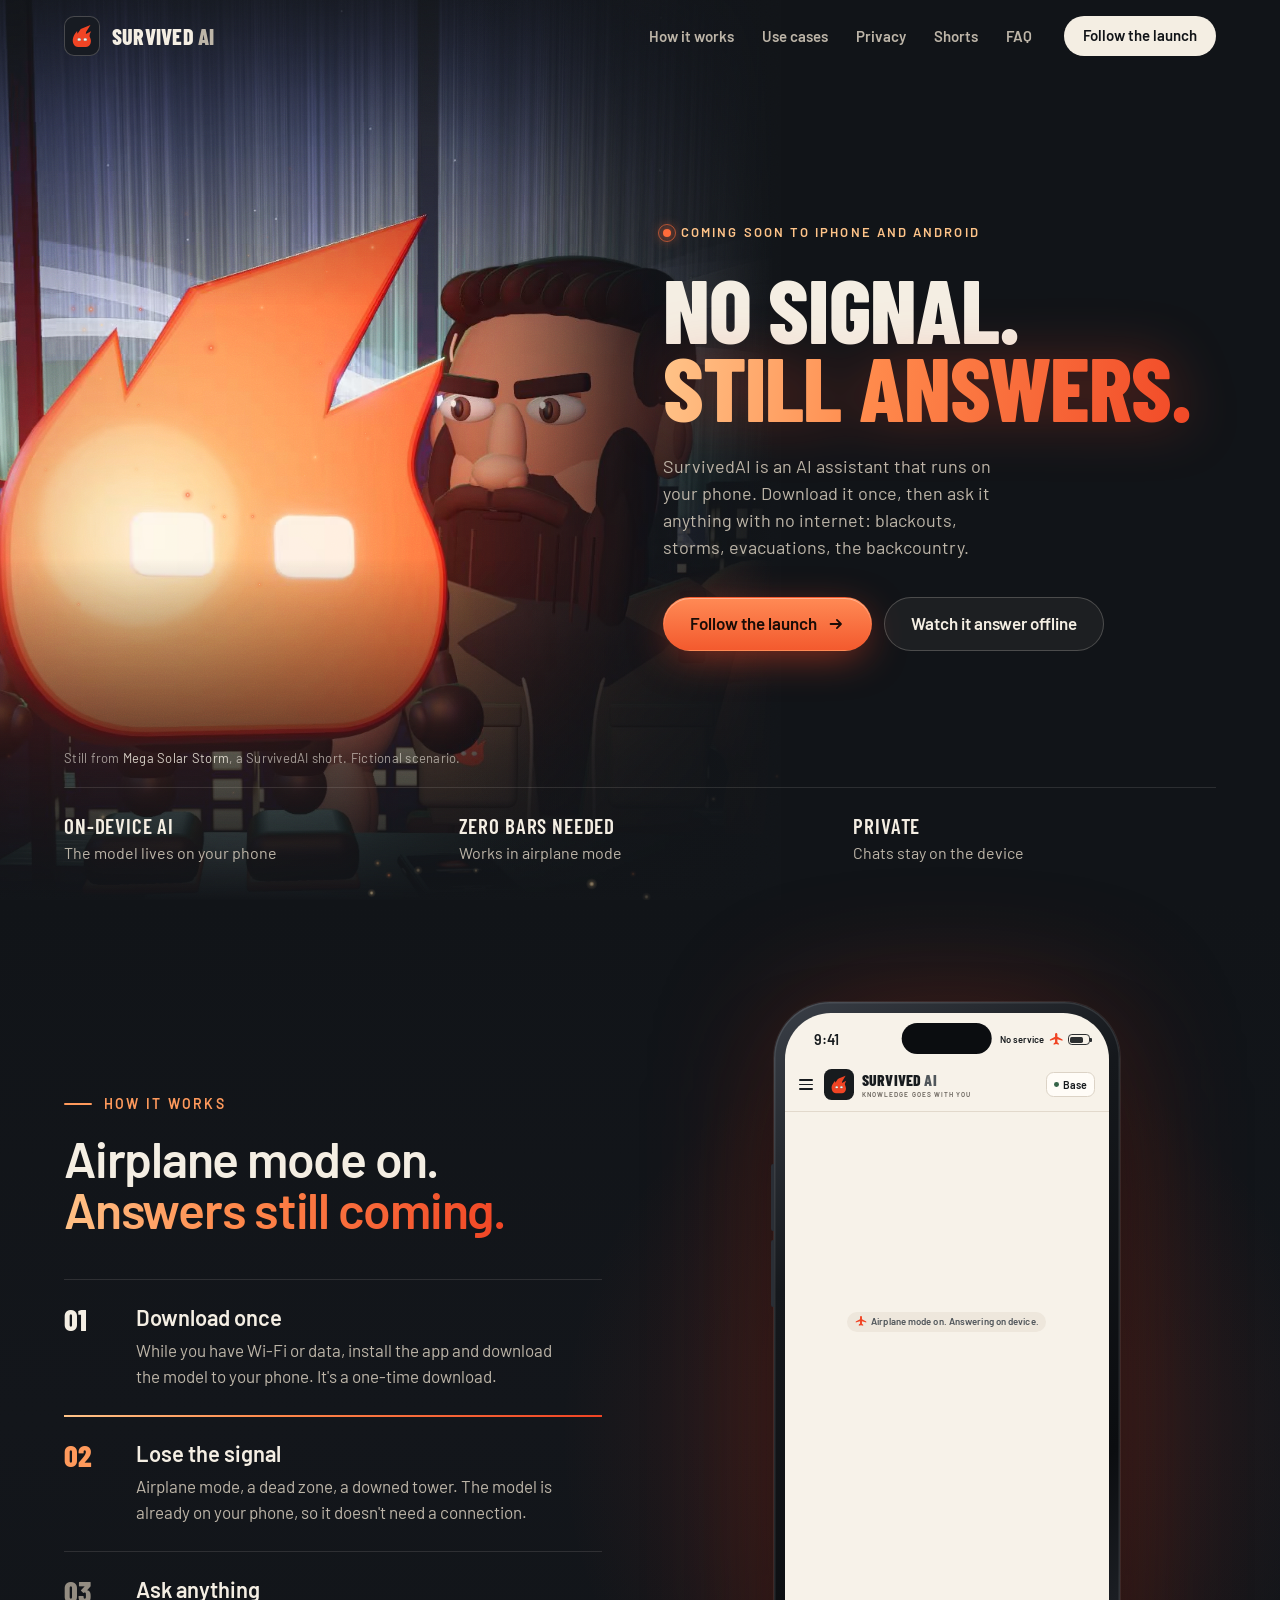
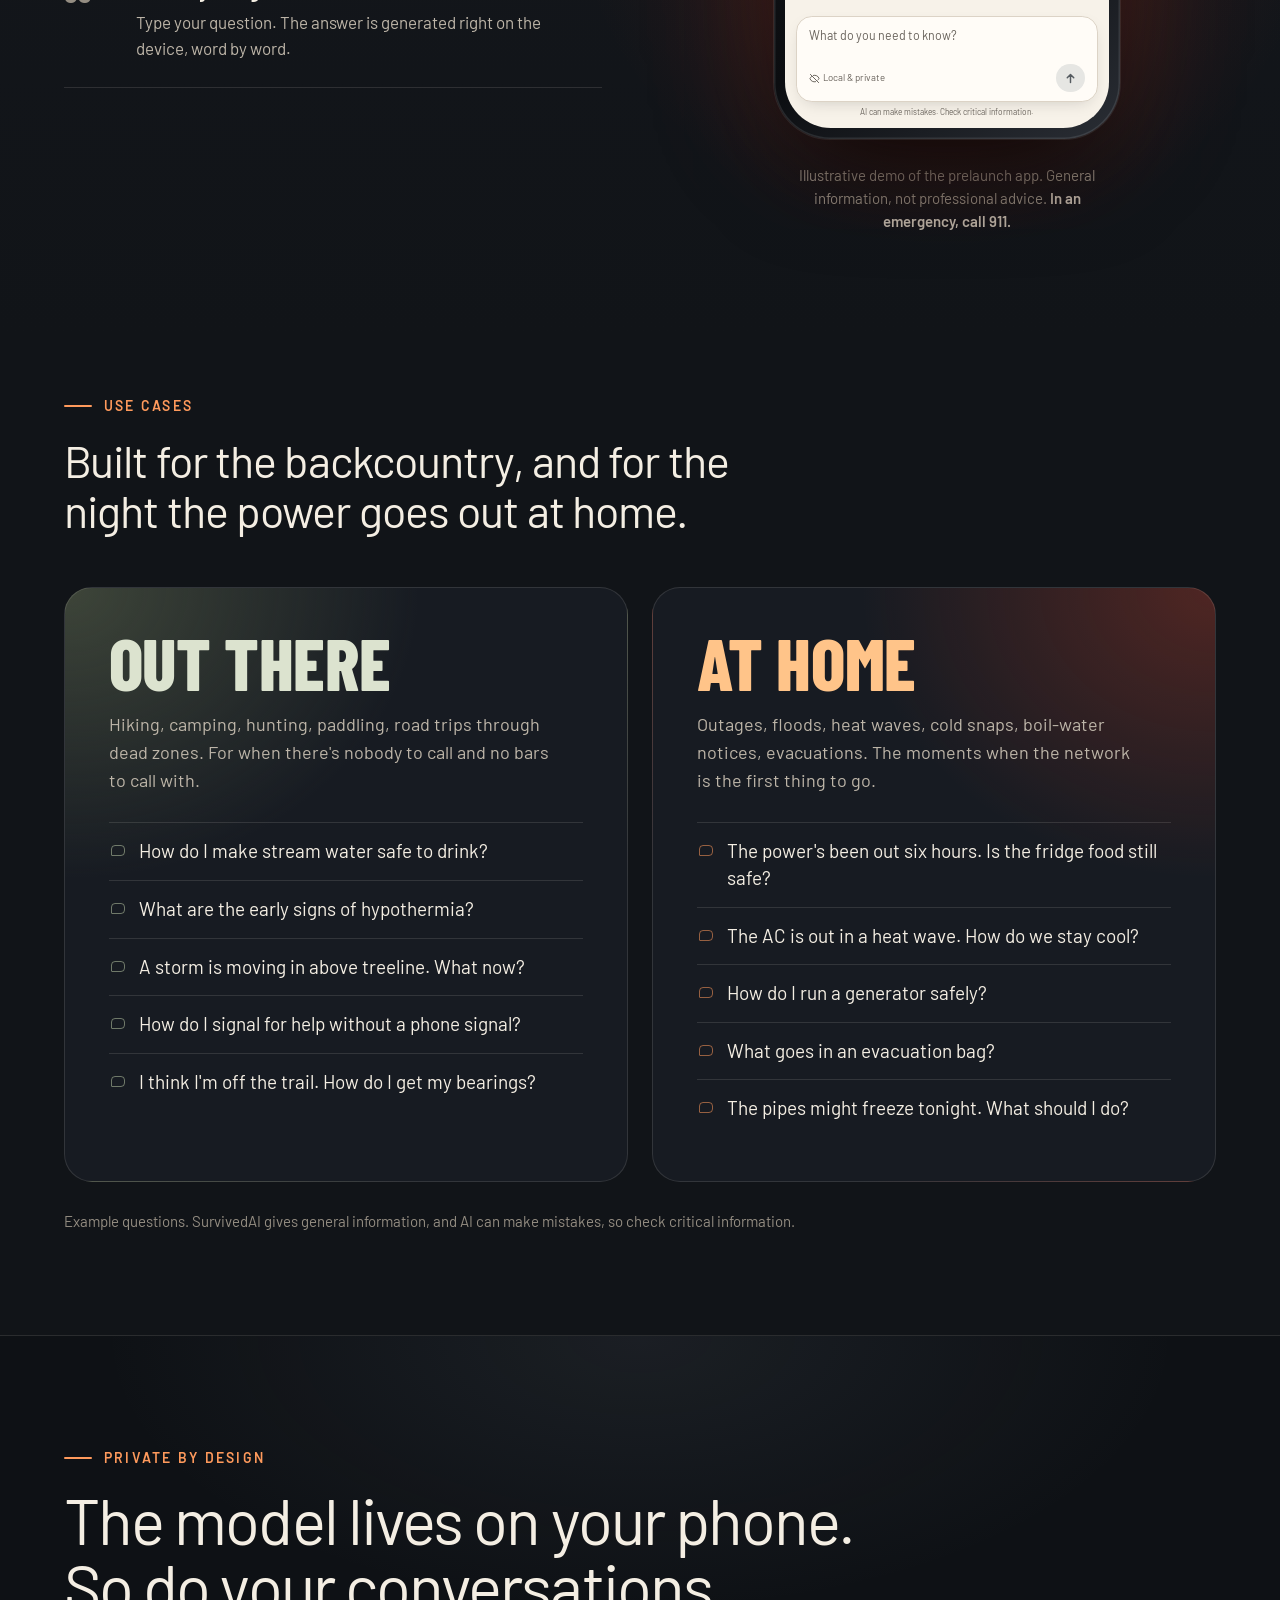
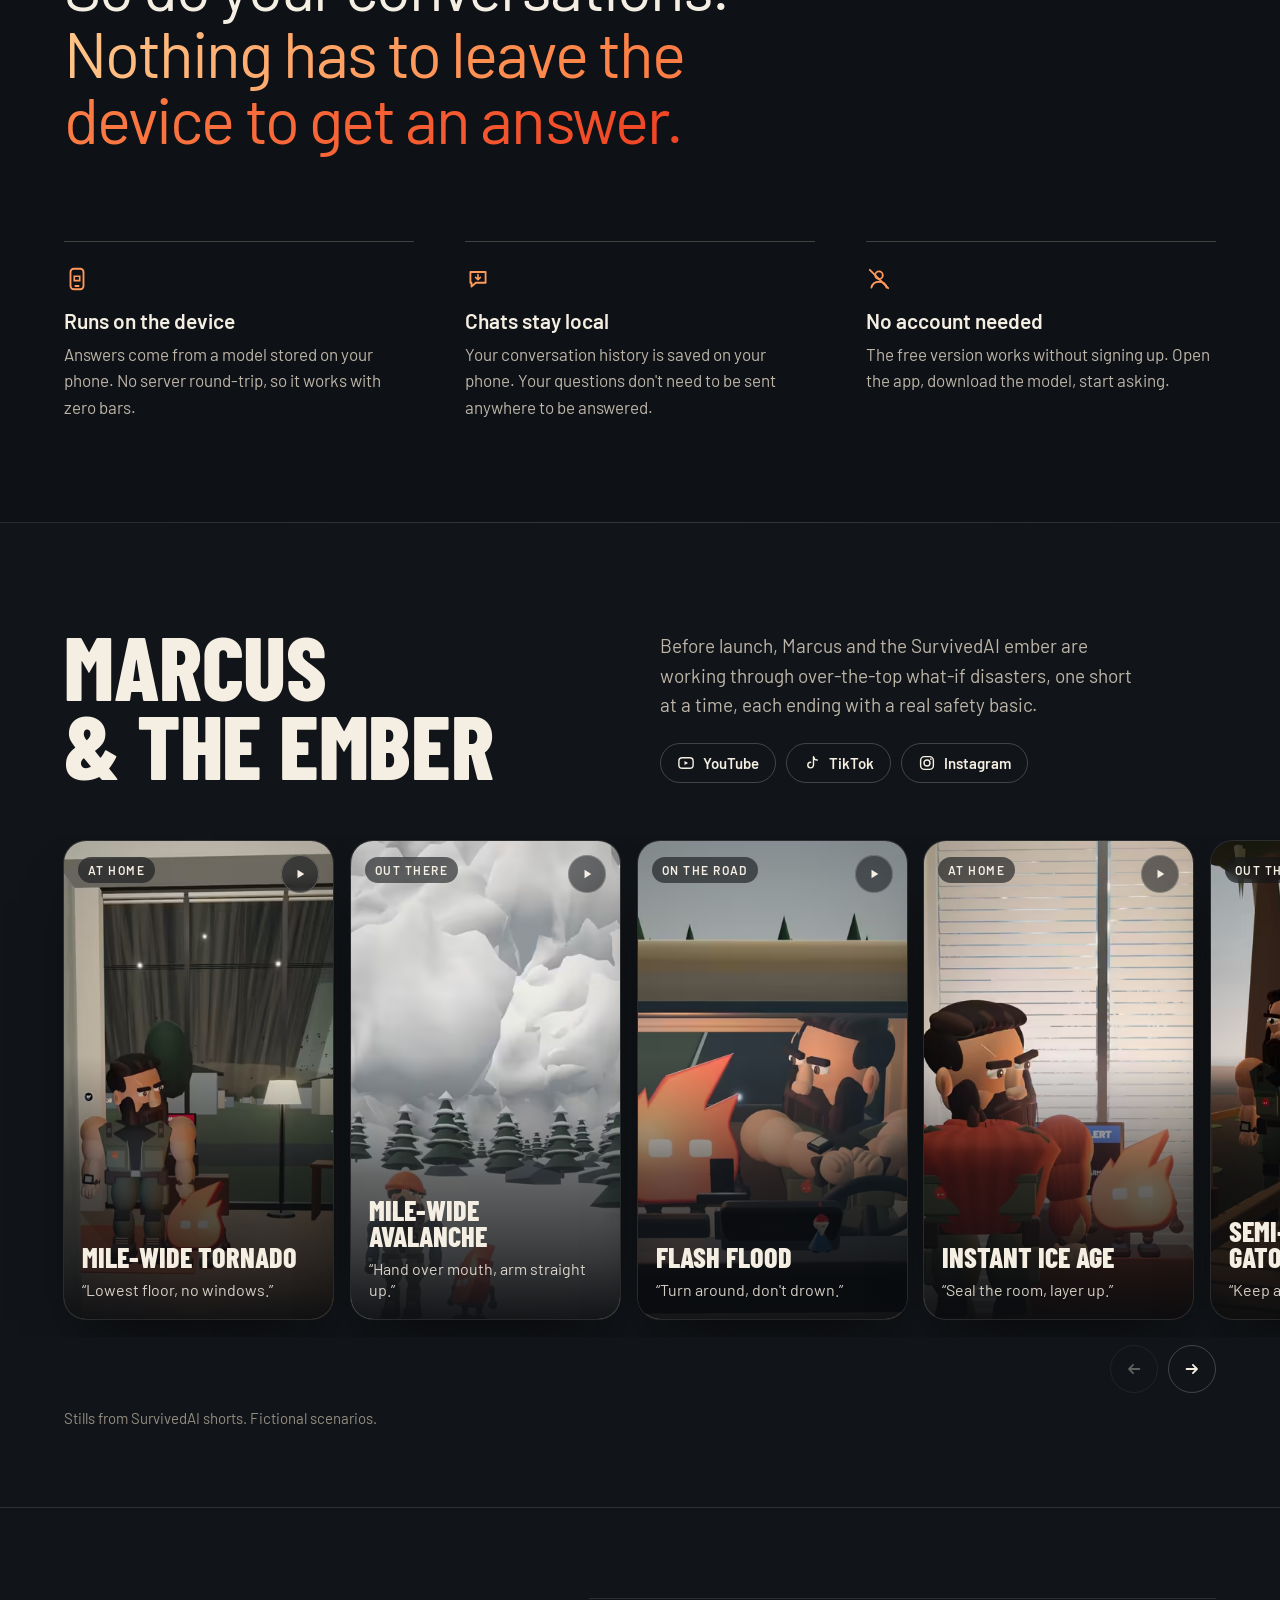
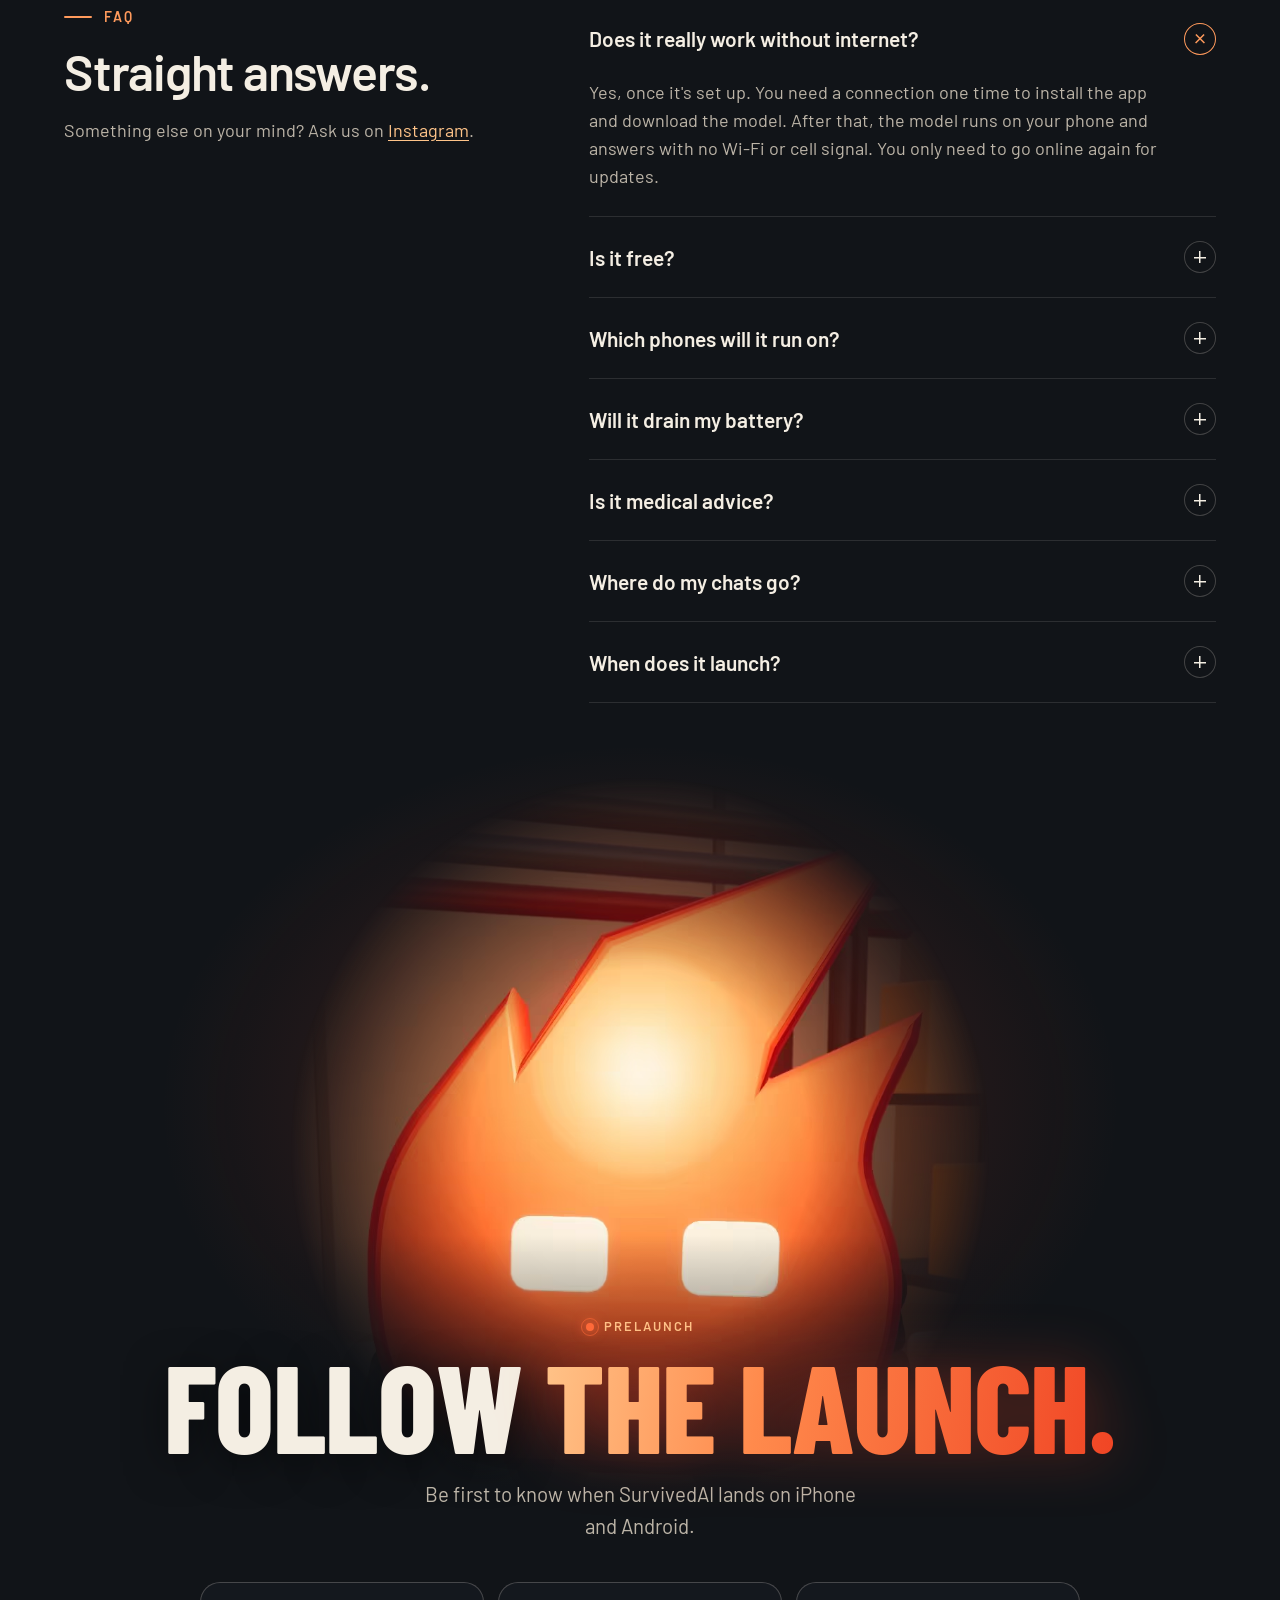
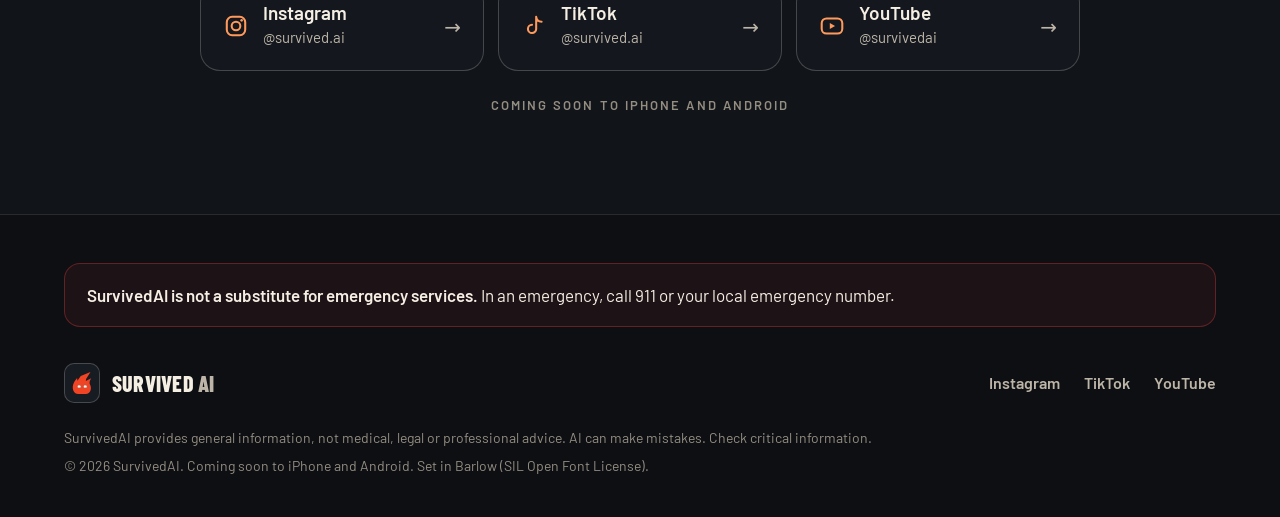
==== commit a7ed3fb1: "Redesign landing page: cinematic hero, live offline phone demo, Barlow type - Hero: graded 3D still " ====
--- a/index.html
+++ b/index.html
@@ -6,8 +6,8 @@
   <title>SurvivedAI: the offline survival assistant for iPhone and Android</title>
   <meta name="description" content="SurvivedAI runs an AI model on your phone, so it keeps answering survival questions with no internet: storms, blackouts, evacuations, remote trails. Coming soon.">
   <link rel="canonical" href="https://survived.ai/">
-  <meta name="theme-color" content="#171B1E">
-  <meta name="color-scheme" content="dark light">
+  <meta name="theme-color" content="#111418">
+  <meta name="color-scheme" content="dark">
   <meta name="robots" content="index, follow">
 
   <meta property="og:type" content="website">
@@ -25,13 +25,16 @@
   <meta name="twitter:image" content="https://survived.ai/assets/og/og-image.png">
   <meta name="twitter:image:alt" content="The SurvivedAI flame mark with the headline: No signal. Still answers.">
 
-  <link rel="icon" href="/favicon.ico" sizes="48x48">
-  <link rel="icon" href="/favicon.svg" type="image/svg+xml">
-  <link rel="apple-touch-icon" href="/apple-touch-icon.png">
-  <link rel="manifest" href="/site.webmanifest">
-
-  <link rel="stylesheet" href="/assets/css/main.css">
-  <script src="/assets/js/main.js" defer></script>
+  <link rel="icon" href="./favicon.ico" sizes="48x48">
+  <link rel="icon" href="./favicon.svg" type="image/svg+xml">
+  <link rel="apple-touch-icon" href="./apple-touch-icon.png">
+  <link rel="manifest" href="./site.webmanifest">
+
+  <link rel="preload" href="./assets/fonts/barlow-condensed-800.woff2" as="font" type="font/woff2" crossorigin>
+  <link rel="preload" href="./assets/fonts/barlow-400.woff2" as="font" type="font/woff2" crossorigin>
+  <link rel="preload" as="image" href="./assets/img/hero-1080.avif" imagesrcset="./assets/img/hero-720.avif 720w, ./assets/img/hero-1080.avif 1080w" imagesizes="(min-width: 960px) 60vw, 100vw" type="image/avif" fetchpriority="high">
+  <link rel="stylesheet" href="./assets/css/main.css">
+  <script src="./assets/js/main.js" defer></script>
 
   <script type="application/ld+json">
   {
@@ -72,23 +75,20 @@
 </head>
 <body>
   <a class="skip-link" href="#main">Skip to content</a>
-  <div class="scroll-progress" aria-hidden="true"></div>
 
   <!-- ============ HEADER ============ -->
   <header class="site-header">
-    <div class="container site-header__inner">
-      <a class="brand" href="/" aria-label="SurvivedAI home">
-        <span class="brand__tile" aria-hidden="true">
-          <svg viewBox="250 50 590 700" width="22" height="26"><use href="#flame"/></svg>
-        </span>
-        <span class="brand__word">SURVIVED <span>AI</span></span>
+    <div class="wrap site-header__inner">
+      <a class="brand" href="#top" aria-label="SurvivedAI, back to top">
+        <span class="brand__tile" aria-hidden="true"><svg viewBox="250 50 590 700" width="20" height="24"><use href="#flame"/></svg></span>
+        <span class="brand__word">Survived <span>AI</span></span>
       </a>
       <nav class="site-nav" aria-label="Primary">
         <ul>
           <li><a href="#how">How it works</a></li>
           <li><a href="#uses">Use cases</a></li>
           <li><a href="#privacy">Privacy</a></li>
-          <li><a href="#pricing">Pricing</a></li>
+          <li><a href="#shorts">Shorts</a></li>
           <li><a href="#faq">FAQ</a></li>
         </ul>
       </nav>
@@ -103,7 +103,7 @@
           <li><a href="#how">How it works</a></li>
           <li><a href="#uses">Use cases</a></li>
           <li><a href="#privacy">Privacy</a></li>
-          <li><a href="#pricing">Pricing</a></li>
+          <li><a href="#shorts">Shorts</a></li>
           <li><a href="#faq">FAQ</a></li>
           <li><a href="#follow" class="btn btn--light">Follow the launch</a></li>
         </ul>
@@ -114,160 +114,174 @@
   <main id="main">
     <!-- ============ HERO ============ -->
     <section class="hero" id="top" aria-labelledby="hero-title">
-      <canvas class="hero__embers" id="embers" aria-hidden="true"></canvas>
-      <div class="hero__vignette" aria-hidden="true"></div>
-
-      <div class="container hero__grid">
+      <figure class="hero__media">
+        <picture>
+          <source type="image/avif" srcset="./assets/img/hero-720.avif 720w, ./assets/img/hero-1080.avif 1080w" sizes="(min-width: 960px) 60vw, 100vw">
+          <img src="./assets/img/hero-1080.webp" srcset="./assets/img/hero-720.webp 720w, ./assets/img/hero-1080.webp 1080w" sizes="(min-width: 960px) 60vw, 100vw" width="1080" height="1180" alt="3D animation still: the SurvivedAI ember, a small flame-shaped robot with two glowing eyes, stands lit up on a desk during a night blackout. Marcus, a bearded survivor in an olive vest, leans in behind it." fetchpriority="high" decoding="async">
+        </picture>
+        <canvas class="hero__embers" id="embers" aria-hidden="true"></canvas>
+        <figcaption class="hero__credit">Still from <cite>Mega Solar Storm</cite>, a SurvivedAI short. Fictional scenario.</figcaption>
+      </figure>
+
+      <div class="wrap hero__inner">
         <div class="hero__copy">
-          <p class="pill"><span class="pill__dot" aria-hidden="true"></span><span><span class="pill__extra">Prelaunch · </span>Coming soon to iPhone and Android</span></p>
-          <h1 id="hero-title" class="display hero__title">
-            <span class="hero__line">No signal.</span>
-            <span class="hero__line hero__line--ember">Still answers.</span>
+          <p class="kicker"><span class="kicker__dot" aria-hidden="true"></span>Coming soon to iPhone and Android</p>
+          <h1 id="hero-title" class="hero__title">
+            <span>No signal.</span>
+            <span class="hero__title-hot">Still answers.</span>
           </h1>
-          <p class="hero__kicker">Survival intelligence that works when the network doesn't.</p>
-          <p class="hero__lede">SurvivedAI runs a language model on your phone. Download it once while you're online, and it keeps answering through storms, blackouts, evacuations and remote trails, with no internet at all.</p>
+          <p class="hero__lede">SurvivedAI is an AI assistant that runs on your phone. Download it once, then ask it anything with no internet: blackouts, storms, evacuations, the backcountry.</p>
           <div class="cta-row">
-            <a class="btn btn--light btn--glow" href="#follow">Follow the launch
-              <svg aria-hidden="true" viewBox="0 0 24 24" width="18" height="18"><path d="M5 12h14M13 6l6 6-6 6" fill="none" stroke="currentColor" stroke-width="2.2" stroke-linecap="round" stroke-linejoin="round"/></svg>
-            </a>
-            <a class="btn btn--ghost" href="#how">How it works</a>
+            <a class="btn btn--ember" href="#follow">Follow the launch
+              <svg aria-hidden="true" viewBox="0 0 20 20" width="18" height="18"><path d="M4 10h11m-4-4.5L15.5 10 11 14.5" fill="none" stroke="currentColor" stroke-width="2" stroke-linecap="round" stroke-linejoin="round"/></svg>
+            </a>
+            <a class="btn btn--ghost" href="#how">Watch it answer offline</a>
           </div>
-          <ul class="hero__facts" aria-label="Key facts">
-            <li>Runs on your phone</li>
-            <li>Chats stay on the device</li>
-            <li>Free base model</li>
-          </ul>
-        </div>
-
-        <div class="hero__visual" data-network="off">
-          <div class="rings" aria-hidden="true">
-            <span class="ring ring--1"></span>
-            <span class="ring ring--2"></span>
-            <span class="ring ring--3"></span>
+        </div>
+      </div>
+
+      <ul class="wrap hero__facts" aria-label="Key facts">
+        <li><strong>On-device AI</strong> The model lives on your phone</li>
+        <li><strong>Zero bars needed</strong> Works in airplane mode</li>
+        <li><strong>Private</strong> Chats stay on the device</li>
+      </ul>
+    </section>
+
+    <!-- ============ HOW IT WORKS: LIVE PHONE DEMO ============ -->
+    <section class="demo" id="how" aria-labelledby="how-title">
+      <div class="wrap demo__grid">
+        <div class="demo__copy">
+          <div class="demo__head">
+            <p class="eyebrow">How it works</p>
+            <h2 id="how-title" class="h-sans">Airplane mode on.<br> <span class="hot">Answers still coming.</span></h2>
           </div>
-          <div class="hero__glow" aria-hidden="true"></div>
-          <svg class="hero__flame" id="hero-flame" viewBox="250 50 590 700" role="img" aria-label="SurvivedAI flame mark">
-            <use href="#flame"/>
-          </svg>
-
-          <div class="hud hud--signal" aria-hidden="true">
-            <span class="bars"><i></i><i></i><i></i><i></i></span>
-            <span class="hud__label hud__label--off">No service</span>
-            <span class="hud__label hud__label--on">Online</span>
+          <ol class="steps" id="demo-steps">
+            <li class="step" data-step="1">
+              <span class="step__num" aria-hidden="true">01</span>
+              <div>
+                <h3>Download once</h3>
+                <p>While you have Wi-Fi or data, install the app and download the model to your phone. It's a one-time download.</p>
+              </div>
+            </li>
+            <li class="step" data-step="2">
+              <span class="step__num" aria-hidden="true">02</span>
+              <div>
+                <h3>Lose the signal</h3>
+                <p>Airplane mode, a dead zone, a downed tower. The model is already on your phone, so it doesn't need a connection.</p>
+              </div>
+            </li>
+            <li class="step" data-step="3">
+              <span class="step__num" aria-hidden="true">03</span>
+              <div>
+                <h3>Ask anything</h3>
+                <p>Type your question. The answer is generated right on the device, word by word.</p>
+              </div>
+            </li>
+          </ol>
+          <button class="replay is-hidden" type="button" id="demo-replay">
+            <svg aria-hidden="true" viewBox="0 0 20 20" width="16" height="16"><path d="M4.5 10a5.5 5.5 0 1 0 1.7-4M4 3.5V7h3.5" fill="none" stroke="currentColor" stroke-width="1.9" stroke-linecap="round" stroke-linejoin="round"/></svg>
+            Replay demo
+          </button>
+        </div>
+
+        <figure class="demo__stage">
+          <div class="phone" id="phone" data-state="done" role="img" aria-labelledby="phone-desc">
+            <div class="phone__screen">
+              <div class="sb" aria-hidden="true">
+                <span class="sb__time">9:41</span>
+                <span class="sb__island"></span>
+                <span class="sb__right">
+                  <span class="sb__online">
+                    <span class="sb__bars"><i></i><i></i><i></i><i></i></span>
+                    <svg class="sb__wifi" viewBox="0 0 16 12" width="15" height="11"><path d="M8 11.2 5.6 8.6a3.4 3.4 0 0 1 4.8 0zM3.4 6.4a6.5 6.5 0 0 1 9.2 0l-1.2 1.2a4.8 4.8 0 0 0-6.8 0zM1.2 4.2a9.6 9.6 0 0 1 13.6 0l-1.2 1.2a7.9 7.9 0 0 0-11.2 0z" fill="currentColor"/></svg>
+                  </span>
+                  <span class="sb__offline">
+                    <span class="sb__nosvc">No service</span>
+                    <svg class="sb__plane" viewBox="0 0 16 16" width="14" height="14"><path d="M15 8.6v-1.4L9.3 4.2V1.5C9.3.7 8.7 0 8 0s-1.3.7-1.3 1.5v2.7L1 7.2v1.4l5.7-1.6v3.3l-1.6 1.2V13L8 12.2l2.9.8v-1.5l-1.6-1.2V7z" fill="currentColor"/></svg>
+                  </span>
+                  <span class="sb__batt"><i></i></span>
+                </span>
+              </div>
+
+              <div class="app-bar" aria-hidden="true">
+                <span class="app-bar__menu"><i></i><i></i><i></i></span>
+                <span class="app-bar__tile"><svg viewBox="250 50 590 700" width="15" height="18"><use href="#flame"/></svg></span>
+                <span class="app-bar__word"><b>Survived <span>AI</span></b><small>Knowledge goes with you</small></span>
+                <span class="app-bar__model"><i></i>Base</span>
+              </div>
+
+              <div class="chat" aria-hidden="true">
+                <div class="chat__toasts">
+                <div class="chat__toast chat__toast--dl"><span class="chat__check"></span>Model on device. Ready offline.</div>
+                <div class="chat__toast chat__toast--air">
+                  <svg viewBox="0 0 16 16" width="12" height="12"><path d="M15 8.6v-1.4L9.3 4.2V1.5C9.3.7 8.7 0 8 0s-1.3.7-1.3 1.5v2.7L1 7.2v1.4l5.7-1.6v3.3l-1.6 1.2V13L8 12.2l2.9.8v-1.5l-1.6-1.2V7z" fill="currentColor"/></svg>
+                  Airplane mode on. Answering on device.
+                </div>
+                </div>
+                <p class="chat__user">The power's out and may stay out for days. How should we store drinking water?</p>
+                <div class="chat__bot">
+                  <span class="chat__avatar"><svg viewBox="250 50 590 700" width="13" height="15"><use href="#flame"/></svg></span>
+                  <div class="chat__answer" id="answer">
+                    <span class="chat__thinking"><i></i><i></i><i></i></span>
+                    <div class="chat__text" id="answer-text">
+                      <p>Plan on about <b>1 gallon per person per day</b>, for at least 3 days. Count pets too.</p>
+                      <ol>
+                        <li>Use clean, food-grade containers with tight lids.</li>
+                        <li>Fill them while your tap water is still safe.</li>
+                        <li>Store them somewhere cool and dark, and label the date.</li>
+                      </ol>
+                      <p>If your utility issues a boil-water notice, follow its instructions.</p>
+                    </div>
+                  </div>
+                </div>
+              </div>
+
+              <div class="composer" aria-hidden="true">
+                <span class="composer__input"><span class="composer__typed" id="composer-typed"></span><span class="composer__ph">What do you need to know?</span></span>
+                <span class="composer__row">
+                  <span class="composer__local"><svg viewBox="0 0 16 16" width="11" height="11"><path d="M2 2l12 12M6.3 3.5A6.6 6.6 0 0 1 14.6 8a7 7 0 0 1-1.7 2.3M9.6 12.7A6.6 6.6 0 0 1 1.4 8a7.3 7.3 0 0 1 2.3-2.9" fill="none" stroke="currentColor" stroke-width="1.4" stroke-linecap="round"/></svg>Local &amp; private</span>
+                  <span class="composer__send"><svg viewBox="0 0 16 16" width="13" height="13"><path d="M8 13V3m-4 4 4-4 4 4" fill="none" stroke="currentColor" stroke-width="1.8" stroke-linecap="round" stroke-linejoin="round"/></svg></span>
+                </span>
+              </div>
+              <p class="phone__fine" aria-hidden="true">AI can make mistakes. Check critical information.</p>
+            </div>
           </div>
-          <div class="hud hud--model" aria-hidden="true">
-            <span class="hud__check"></span>
-            <span>Model on device</span>
-          </div>
-          <div class="hud hud--chat" aria-hidden="true">
-            <span class="typing"><i></i><i></i><i></i></span>
-            <span class="hud__label hud__label--off">Answering offline</span>
-            <span class="hud__label hud__label--on">Answering on device</span>
-          </div>
-
-          <button class="net-toggle" type="button" aria-pressed="true" id="net-toggle" aria-describedby="net-toggle-desc">
-            <span class="net-toggle__track" aria-hidden="true"><span class="net-toggle__thumb"></span></span>
-            <span>Airplane mode</span>
-          </button>
-          <span class="sr-only" id="net-toggle-desc">Visual demo. The model runs on the phone, so answers work with or without a connection.</span>
-        </div>
-      </div>
-
-      <a class="scroll-cue" href="#how" aria-label="Scroll to how it works">
-        <span aria-hidden="true"></span>
-      </a>
-    </section>
-
-    <!-- ============ TICKER ============ -->
-    <div class="ticker" aria-label="Situations SurvivedAI is built for">
-      <ul class="ticker__track">
-        <li>Power outage</li><li>Flash flood</li><li>Lost on the trail</li><li>Heat wave</li><li>Winter storm</li><li>Boil-water notice</li><li>Evacuation</li><li>Wildfire smoke</li><li>Cold snap</li><li>Food safety</li><li>Backcountry first aid</li><li>Dead zone</li>
-      </ul>
-      <ul class="ticker__track" aria-hidden="true">
-        <li>Power outage</li><li>Flash flood</li><li>Lost on the trail</li><li>Heat wave</li><li>Winter storm</li><li>Boil-water notice</li><li>Evacuation</li><li>Wildfire smoke</li><li>Cold snap</li><li>Food safety</li><li>Backcountry first aid</li><li>Dead zone</li>
-      </ul>
-    </div>
-
-    <!-- ============ HOW IT WORKS ============ -->
-    <section class="section how" id="how" aria-labelledby="how-title">
-      <div class="container">
-        <header class="section-head reveal">
-          <p class="eyebrow">How it works</p>
-          <h2 id="how-title" class="display display--lg">Download once.<br><span class="muted">Ask anywhere.</span></h2>
-        </header>
-
-        <ol class="steps">
-          <li class="step reveal">
-            <div class="step__art step__art--download" aria-hidden="true">
-              <div class="dl">
-                <svg viewBox="0 0 24 24" width="26" height="26"><path d="M12 4v11m0 0-4.5-4.5M12 15l4.5-4.5M5 20h14" fill="none" stroke="currentColor" stroke-width="2" stroke-linecap="round" stroke-linejoin="round"/></svg>
-                <span class="dl__bar"><span></span></span>
-                <span class="dl__label">Model</span>
-              </div>
-            </div>
-            <span class="step__num">01</span>
-            <h3>Download once</h3>
-            <p>While you have Wi-Fi or data, install the app and download the model to your phone. It's a one-time download.</p>
-          </li>
-          <li class="step reveal">
-            <div class="step__art step__art--offline" aria-hidden="true">
-              <span class="bars bars--big"><i></i><i></i><i></i><i></i></span>
-              <span class="x-mark"></span>
-            </div>
-            <span class="step__num">02</span>
-            <h3>Go offline</h3>
-            <p>Airplane mode, dead zones, downed towers. The model lives on your phone, so it doesn't need a connection to answer.</p>
-          </li>
-          <li class="step reveal">
-            <div class="step__art step__art--ask" aria-hidden="true">
-              <span class="bubble bubble--q">Is the fridge food still safe?</span>
-              <span class="bubble bubble--a"><span class="typing"><i></i><i></i><i></i></span></span>
-            </div>
-            <span class="step__num">03</span>
-            <h3>Ask anything</h3>
-            <p>Type your question and the answer is generated right on the device. Anywhere you carry your phone, it comes with you.</p>
-          </li>
-        </ol>
+          <p class="sr-only" id="phone-desc">Demo: a phone in airplane mode with no service. Someone asks SurvivedAI how to store drinking water during a power outage. It answers: plan on about 1 gallon per person per day for at least 3 days, counting pets; use clean, food-grade containers with tight lids; fill them while tap water is still safe; store them cool and dark and label the date; and follow any boil-water notice from your utility.</p>
+          <figcaption class="demo__note">Illustrative demo of the prelaunch app. General information, not professional advice. <strong>In an emergency, call 911.</strong></figcaption>
+        </figure>
       </div>
     </section>
 
     <!-- ============ USE CASES ============ -->
-    <section class="section uses" id="uses" aria-labelledby="uses-title">
-      <div class="container">
-        <header class="section-head reveal">
-          <p class="eyebrow">Built for both</p>
-          <h2 id="uses-title" class="display display--lg">The trail.<br><span class="muted">The living room.</span></h2>
-          <p class="section-lede">Emergencies don't only happen miles from the trailhead. SurvivedAI is built for the backcountry and for the night the power goes out at home.</p>
-        </header>
-
-        <div class="domains">
-          <article class="domain domain--out reveal" aria-labelledby="out-title">
-            <div class="domain__bg" aria-hidden="true"></div>
-            <div class="domain__head">
-              <span class="domain__tag">Out there</span>
-              <h3 id="out-title" class="display display--md">Wilderness &amp; outdoors</h3>
-              <p>Hiking, camping, hunting, paddling, road trips through dead zones. Ask when there's nobody to call and no bars to call with.</p>
-            </div>
+    <section class="uses" id="uses" aria-labelledby="uses-title">
+      <div class="wrap">
+        <div class="uses__head">
+          <p class="eyebrow">Use cases</p>
+          <h2 id="uses-title" class="h-statement">Built for the backcountry, and for the night the power goes out at home.</h2>
+        </div>
+
+        <div class="uses__grid">
+          <article class="realm realm--out" aria-labelledby="out-title">
+            <header class="realm__head">
+              <h3 id="out-title" class="realm__title">Out there</h3>
+              <p>Hiking, camping, hunting, paddling, road trips through dead zones. For when there's nobody to call and no bars to call with.</p>
+            </header>
             <ul class="asks" aria-label="Example outdoor questions">
               <li>How do I make stream water safe to drink?</li>
               <li>What are the early signs of hypothermia?</li>
               <li>A storm is moving in above treeline. What now?</li>
               <li>How do I signal for help without a phone signal?</li>
               <li>I think I'm off the trail. How do I get my bearings?</li>
-              <li>How should I treat a blister ten miles from the car?</li>
             </ul>
           </article>
 
-          <article class="domain domain--home reveal" aria-labelledby="home-title">
-            <div class="domain__bg" aria-hidden="true"></div>
-            <div class="domain__head">
-              <span class="domain__tag">At home</span>
-              <h3 id="home-title" class="display display--md">Home emergencies</h3>
-              <p>Outages, floods, heat waves, cold snaps, boil-water notices and evacuations. The moments the network is the first thing to go.</p>
-            </div>
+          <article class="realm realm--home" aria-labelledby="home-title">
+            <header class="realm__head">
+              <h3 id="home-title" class="realm__title">At home</h3>
+              <p>Outages, floods, heat waves, cold snaps, boil-water notices, evacuations. The moments when the network is the first thing to go.</p>
+            </header>
             <ul class="asks" aria-label="Example home emergency questions">
               <li>The power's been out six hours. Is the fridge food still safe?</li>
-              <li>How much water should we store for a family of four?</li>
               <li>The AC is out in a heat wave. How do we stay cool?</li>
               <li>How do I run a generator safely?</li>
               <li>What goes in an evacuation bag?</li>
@@ -275,196 +289,199 @@
             </ul>
           </article>
         </div>
-        <p class="fineprint reveal">Example questions only. SurvivedAI gives general information. AI can make mistakes, so check critical information.</p>
-      </div>
-    </section>
-
-    <!-- ============ PREVIEW ============ -->
-    <section class="section preview" id="preview" aria-labelledby="preview-title">
-      <div class="container preview__grid">
-        <div class="preview__copy">
-          <p class="eyebrow reveal">The app</p>
-          <h2 id="preview-title" class="display display--lg reveal">A field guide<br><span class="muted">that talks back.</span></h2>
-          <p class="section-lede reveal">A calm, simple chat. Start from a prompt for the outdoors, home preparation or everyday know-how, or just type what you need to know.</p>
-          <ul class="ticks">
-            <li class="reveal"><strong>Offline after download.</strong> The model runs on the phone, not on a server.</li>
-            <li class="reveal"><strong>Local history.</strong> Your conversations are saved on the device.</li>
-            <li class="reveal"><strong>Built for stress.</strong> Big type, clear prompts, nothing to sign into for the free version.</li>
-          </ul>
-        </div>
-        <div class="preview__stage" aria-label="App preview">
-          <div class="phones">
-            <figure class="phone phone--back">
-              <picture>
-                <source srcset="/assets/img/app-chat.avif" type="image/avif">
-                <img src="/assets/img/app-chat.webp" width="560" height="1244" alt="SurvivedAI conversation screen. A user asks for help planning a day outdoors and the assistant asks about destination, duration, companions and weather." loading="lazy" decoding="async">
-              </picture>
-            </figure>
-            <figure class="phone phone--front">
-              <picture>
-                <source srcset="/assets/img/app-home.avif" type="image/avif">
-                <img src="/assets/img/app-home.webp" width="600" height="1301" alt="SurvivedAI welcome screen on iPhone with the flame logo, the headline Stay ready. Go offline., and prompts for the outdoors, home preparation and learning." loading="lazy" decoding="async">
-              </picture>
-            </figure>
-          </div>
-          <p class="preview__label"><span class="pill__dot pill__dot--gray" aria-hidden="true"></span>App preview · prelaunch build, design may change</p>
-        </div>
+        <p class="fine">Example questions. SurvivedAI gives general information, and AI can make mistakes, so check critical information.</p>
       </div>
     </section>
 
     <!-- ============ PRIVACY ============ -->
-    <section class="section privacy" id="privacy" aria-labelledby="privacy-title">
-      <div class="container">
-        <header class="section-head section-head--center reveal">
-          <p class="eyebrow">Private by design</p>
-          <h2 id="privacy-title" class="display display--lg">Your questions<br><span class="muted">stay on your phone.</span></h2>
-        </header>
-
-        <div class="privacy__diagram reveal" aria-hidden="true">
-          <div class="node node--phone">
-            <svg viewBox="0 0 24 24" width="28" height="28"><rect x="6" y="2.5" width="12" height="19" rx="3" fill="none" stroke="currentColor" stroke-width="1.8"/><path d="M10.5 18.5h3" stroke="currentColor" stroke-width="1.8" stroke-linecap="round"/></svg>
-            <span>Your phone</span>
-            <small>Model + chats</small>
-          </div>
-          <div class="link"><span class="link__line"></span><span class="link__cut"></span></div>
-          <div class="node node--cloud">
-            <svg viewBox="0 0 24 24" width="28" height="28"><path d="M7 18.5h10a4 4 0 0 0 .6-7.95A6 6 0 0 0 6.1 9.6 4.5 4.5 0 0 0 7 18.5Z" fill="none" stroke="currentColor" stroke-width="1.8" stroke-linejoin="round"/></svg>
-            <span>The cloud</span>
-            <small>Not needed to answer</small>
-          </div>
-        </div>
-
-        <div class="cards cards--3">
-          <article class="card reveal">
-            <svg class="card__icon" aria-hidden="true" viewBox="0 0 24 24" width="28" height="28"><path d="M9 3h6M9 21h6M3 9v6M21 9v6M6 6h12v12H6z" fill="none" stroke="currentColor" stroke-width="1.8" stroke-linejoin="round"/><path d="M10 10h4v4h-4z" fill="currentColor"/></svg>
+    <section class="privacy" id="privacy" aria-labelledby="privacy-title">
+      <div class="wrap">
+        <p class="eyebrow">Private by design</p>
+        <h2 id="privacy-title" class="lit">
+          <span>The model lives on your phone.</span>
+          <span>So do your conversations.</span>
+          <span class="lit__hot">Nothing has to leave the device to get an answer.</span>
+        </h2>
+        <ul class="facts">
+          <li>
+            <svg aria-hidden="true" viewBox="0 0 24 24" width="26" height="26"><rect x="6" y="2.5" width="12" height="19" rx="3" fill="none" stroke="currentColor" stroke-width="1.7"/><path d="M10.5 18.5h3" stroke="currentColor" stroke-width="1.7" stroke-linecap="round"/><path d="M9.5 9.5h5v4h-5z" fill="none" stroke="currentColor" stroke-width="1.5"/></svg>
             <h3>Runs on the device</h3>
-            <p>Answers are generated by a model stored on your phone. No server round-trip, so it works with zero bars.</p>
-          </article>
-          <article class="card reveal">
-            <svg class="card__icon" aria-hidden="true" viewBox="0 0 24 24" width="28" height="28"><rect x="5" y="10.5" width="14" height="10" rx="2.5" fill="none" stroke="currentColor" stroke-width="1.8"/><path d="M8.5 10.5V7.5a3.5 3.5 0 0 1 7 0v3" fill="none" stroke="currentColor" stroke-width="1.8"/></svg>
+            <p>Answers come from a model stored on your phone. No server round-trip, so it works with zero bars.</p>
+          </li>
+          <li>
+            <svg aria-hidden="true" viewBox="0 0 24 24" width="26" height="26"><path d="M5 5.5h14v10H10l-4 3.5v-3.5H5z" fill="none" stroke="currentColor" stroke-width="1.7" stroke-linejoin="round"/><path d="M12 8v4.5M9.8 10.5 12 12.7l2.2-2.2" fill="none" stroke="currentColor" stroke-width="1.5" stroke-linecap="round" stroke-linejoin="round"/></svg>
             <h3>Chats stay local</h3>
-            <p>Your conversation history is kept on your phone, and the assistant doesn't need to send your questions anywhere to answer them.</p>
-          </article>
-          <article class="card reveal">
-            <svg class="card__icon" aria-hidden="true" viewBox="0 0 24 24" width="28" height="28"><circle cx="12" cy="8.5" r="3.5" fill="none" stroke="currentColor" stroke-width="1.8"/><path d="M5 20c1.2-3.4 3.8-5 7-5s5.8 1.6 7 5" fill="none" stroke="currentColor" stroke-width="1.8" stroke-linecap="round"/><path d="M4 4l16 16" stroke="currentColor" stroke-width="1.8" stroke-linecap="round"/></svg>
+            <p>Your conversation history is saved on your phone. Your questions don't need to be sent anywhere to be answered.</p>
+          </li>
+          <li>
+            <svg aria-hidden="true" viewBox="0 0 24 24" width="26" height="26"><circle cx="12" cy="8.5" r="3.5" fill="none" stroke="currentColor" stroke-width="1.7"/><path d="M5 20c.8-3.6 3.6-5.5 7-5.5s6.2 1.9 7 5.5" fill="none" stroke="currentColor" stroke-width="1.7" stroke-linecap="round"/><path d="M3.5 3.5l17 17" stroke="currentColor" stroke-width="1.7" stroke-linecap="round"/></svg>
             <h3>No account needed</h3>
             <p>The free version works without signing up. Open the app, download the model, start asking.</p>
-          </article>
-        </div>
-      </div>
-    </section>
-
-    <!-- ============ FOUNDER QUOTE ============ -->
-    <section class="section quote" aria-label="From the founder">
-      <div class="container">
-        <figure class="quote__fig">
-          <blockquote class="display quote__text">
-            <p><span style="--i:0">We</span> <span style="--i:1">will</span> <span style="--i:2">win</span> <span style="--i:3">each</span> <span style="--i:4">survivor</span> <span style="--i:5">one</span> <span style="--i:6">by</span> <span style="--i:7">one.</span></p>
-          </blockquote>
-          <figcaption>Founder, SurvivedAI</figcaption>
-        </figure>
-      </div>
-    </section>
-
-    <!-- ============ PAPER BAND: PRICING + FAQ ============ -->
-    <div class="paper">
-      <section class="section pricing" id="pricing" aria-labelledby="pricing-title">
-        <div class="container">
-          <header class="section-head section-head--center reveal">
-            <p class="eyebrow">Pricing</p>
-            <h2 id="pricing-title" class="display display--lg">Free to start.<br><span class="muted">Premium is planned.</span></h2>
-          </header>
-
-          <div class="plans">
-            <article class="plan reveal" aria-labelledby="plan-free">
-              <header>
-                <h3 id="plan-free" class="plan__name">Free</h3>
-                <p class="plan__price"><span>$0</span></p>
-                <p class="plan__note">Base model, included at launch</p>
-              </header>
-              <ul class="plan__list">
-                <li>General-purpose base model that runs on your phone</li>
-                <li>Works offline after a one-time download</li>
-                <li>Chats stay on the device</li>
-                <li>No account needed</li>
-                <li>Prompts for the outdoors, home and everyday know-how</li>
-              </ul>
-            </article>
-
-            <article class="plan plan--premium reveal" aria-labelledby="plan-premium">
-              <header>
-                <div class="plan__row">
-                  <h3 id="plan-premium" class="plan__name">Premium</h3>
-                  <span class="badge">Planned</span>
-                </div>
-                <p class="plan__price"><span>$9.99</span> / year</p>
-                <p class="plan__note">Planned price. Not available yet.</p>
-              </header>
-              <ul class="plan__list">
-                <li>Everything in Free</li>
-                <li>A smarter model trained for survival questions</li>
-                <li>Monthly survival-knowledge updates, reviewed before release</li>
-                <li>Updates download when you're online, then work offline</li>
-              </ul>
-            </article>
-          </div>
-          <p class="fineprint fineprint--center reveal">Premium is in planning and is not for sale today. Features and pricing may change before release.</p>
-        </div>
-      </section>
-
-      <section class="section faq" id="faq" aria-labelledby="faq-title">
-        <div class="container faq__grid">
-          <header class="section-head reveal">
-            <p class="eyebrow">FAQ</p>
-            <h2 id="faq-title" class="display display--lg">Good<br><span class="muted">questions.</span></h2>
-            <p class="section-lede">Something else on your mind? Ask us on <a href="https://www.instagram.com/survived.ai" rel="noopener">Instagram</a>.</p>
-          </header>
-
-          <div class="faq__list">
-            <details name="faq" open>
-              <summary>Does it really work without internet?</summary>
-              <div class="faq__body"><p>Yes, once it's set up. You need a connection one time to install the app and download the model. After that, the model runs on your phone and answers questions with no Wi-Fi or cell signal. You only need to go online again for app and knowledge updates.</p></div>
-            </details>
-            <details name="faq">
-              <summary>Which phones will it run on?</summary>
-              <div class="faq__body"><p>SurvivedAI is coming to iPhone and Android. Running a language model locally needs a reasonably recent phone and some free storage for the model. We'll publish exact device and storage requirements before launch.</p></div>
-            </details>
-            <details name="faq">
-              <summary>Will it drain my battery?</summary>
-              <div class="faq__body"><p>Generating an answer uses your phone's processor, so it uses more power than reading a text, but only while it's answering. When it isn't working on a question, it isn't using the model. In a long outage or on a multi-day trip, carry a charged power bank and keep your screen brightness down.</p></div>
-            </details>
-            <details name="faq">
-              <summary>Is it medical advice?</summary>
-              <div class="faq__body"><p>No. SurvivedAI provides general information to help you think clearly and prepare. It is not medical advice and it is not a substitute for a doctor or for emergency services. AI can make mistakes, so check critical information. In an emergency, call 911 or your local emergency number.</p></div>
-            </details>
-            <details name="faq">
-              <summary>Is it free?</summary>
-              <div class="faq__body"><p>The base model is free. A Premium plan with a smarter, survival-trained model and monthly reviewed knowledge updates is planned at $9.99 per year. Premium is not available yet.</p></div>
-            </details>
-            <details name="faq">
-              <summary>Where do my chats go?</summary>
-              <div class="faq__body"><p>They stay on your phone. The assistant answers on the device, so your questions don't have to be sent to a server to get a reply. The free version doesn't need an account.</p></div>
-            </details>
-            <details name="faq">
-              <summary>When is it launching?</summary>
-              <div class="faq__body"><p>Soon. SurvivedAI is in prelaunch and coming to iPhone and Android. The best way to hear the date first is to follow us on <a href="https://www.instagram.com/survived.ai" rel="noopener">Instagram</a>, <a href="https://www.tiktok.com/@survived.ai" rel="noopener">TikTok</a> or <a href="https://www.youtube.com/@survivedai" rel="noopener">YouTube</a>.</p></div>
-            </details>
-          </div>
-        </div>
-      </section>
-    </div>
-
-    <!-- ============ FOLLOW THE LAUNCH (final CTA) ============ -->
-    <section class="section follow" id="follow" aria-labelledby="follow-title">
-      <div class="follow__glow" aria-hidden="true"></div>
-      <div class="container">
-        <header class="section-head section-head--center reveal">
-          <p class="pill"><span class="pill__dot" aria-hidden="true"></span>Prelaunch</p>
-          <h2 id="follow-title" class="display display--xl">Follow<br><span class="ember-text">the launch.</span></h2>
-          <p class="section-lede">Be first to know when SurvivedAI lands on iPhone and Android. Meanwhile, Marcus and the SurvivedAI ember are working through survival scenarios in short videos.</p>
-        </header>
-
-        <ul class="socials reveal" aria-label="SurvivedAI on social media">
+          </li>
+        </ul>
+      </div>
+    </section>
+
+    <!-- ============ SHORTS ============ -->
+    <section class="shorts" id="shorts" aria-labelledby="shorts-title">
+      <div class="wrap shorts__head">
+        <h2 id="shorts-title" class="h-cond">Marcus<br>&amp; the ember</h2>
+        <div class="shorts__intro">
+          <p>Before launch, Marcus and the SurvivedAI ember are working through over-the-top what-if disasters, one short at a time, each ending with a real safety basic.</p>
+          <ul class="platforms" aria-label="Watch the shorts">
+            <li><a href="https://www.youtube.com/@survivedai/shorts" rel="noopener"><svg aria-hidden="true" viewBox="0 0 24 24" width="18" height="18"><rect x="2.5" y="5" width="19" height="14" rx="4.5" fill="none" stroke="currentColor" stroke-width="1.9"/><path d="M10 9.2v5.6l4.8-2.8z" fill="currentColor"/></svg>YouTube</a></li>
+            <li><a href="https://www.tiktok.com/@survived.ai" rel="noopener"><svg aria-hidden="true" viewBox="0 0 24 24" width="18" height="18"><path d="M14 3.5v11.2a3.8 3.8 0 1 1-3.8-3.8M14 3.5c.4 2.6 2.3 4.4 5 4.6" fill="none" stroke="currentColor" stroke-width="1.9" stroke-linecap="round" stroke-linejoin="round"/></svg>TikTok</a></li>
+            <li><a href="https://www.instagram.com/survived.ai" rel="noopener"><svg aria-hidden="true" viewBox="0 0 24 24" width="18" height="18"><rect x="3.5" y="3.5" width="17" height="17" rx="5" fill="none" stroke="currentColor" stroke-width="1.9"/><circle cx="12" cy="12" r="4" fill="none" stroke="currentColor" stroke-width="1.9"/><circle cx="17.2" cy="6.8" r="1.2" fill="currentColor"/></svg>Instagram</a></li>
+          </ul>
+        </div>
+      </div>
+
+      <div class="reel-wrap">
+        <ul class="reel" id="reel" aria-label="SurvivedAI shorts">
+          <li class="clip">
+            <a href="https://www.youtube.com/@survivedai/shorts" rel="noopener">
+              <picture>
+                <source type="image/avif" srcset="./assets/img/short-tornado-360.avif 360w, ./assets/img/short-tornado-600.avif 600w" sizes="(min-width: 960px) 300px, 64vw">
+                <img src="./assets/img/short-tornado-600.webp" srcset="./assets/img/short-tornado-360.webp 360w, ./assets/img/short-tornado-600.webp 600w" sizes="(min-width: 960px) 300px, 64vw" width="600" height="1067" alt="Marcus and the ember stand in a living room as a tornado passes outside the windows." loading="lazy" decoding="async">
+              </picture>
+              <span class="clip__tag">At home</span>
+              <span class="clip__body"><span class="clip__title">Mile-wide tornado</span><span class="clip__rule">“Lowest floor, no windows.”</span></span>
+            </a>
+          </li>
+          <li class="clip">
+            <a href="https://www.youtube.com/@survivedai/shorts" rel="noopener">
+              <picture>
+                <source type="image/avif" srcset="./assets/img/short-avalanche-360.avif 360w, ./assets/img/short-avalanche-600.avif 600w" sizes="(min-width: 960px) 300px, 64vw">
+                <img src="./assets/img/short-avalanche-600.webp" srcset="./assets/img/short-avalanche-360.webp 360w, ./assets/img/short-avalanche-600.webp 600w" sizes="(min-width: 960px) 300px, 64vw" width="600" height="1067" alt="Marcus in an orange beanie and the ember stand in the snow below a towering avalanche cloud." loading="lazy" decoding="async">
+              </picture>
+              <span class="clip__tag">Out there</span>
+              <span class="clip__body"><span class="clip__title">Mile-wide avalanche</span><span class="clip__rule">“Hand over mouth, arm straight up.”</span></span>
+            </a>
+          </li>
+          <li class="clip">
+            <a href="https://www.youtube.com/@survivedai/shorts" rel="noopener">
+              <picture>
+                <source type="image/avif" srcset="./assets/img/short-flood-360.avif 360w, ./assets/img/short-flood-600.avif 600w" sizes="(min-width: 960px) 300px, 64vw">
+                <img src="./assets/img/short-flood-600.webp" srcset="./assets/img/short-flood-360.webp 360w, ./assets/img/short-flood-600.webp 600w" sizes="(min-width: 960px) 300px, 64vw" width="600" height="1067" alt="Marcus at the wheel of a truck with the ember riding in the passenger seat." loading="lazy" decoding="async">
+              </picture>
+              <span class="clip__tag">On the road</span>
+              <span class="clip__body"><span class="clip__title">Flash flood</span><span class="clip__rule">“Turn around, don't drown.”</span></span>
+            </a>
+          </li>
+          <li class="clip">
+            <a href="https://www.youtube.com/@survivedai/shorts" rel="noopener">
+              <picture>
+                <source type="image/avif" srcset="./assets/img/short-iceage-360.avif 360w, ./assets/img/short-iceage-600.avif 600w" sizes="(min-width: 960px) 300px, 64vw">
+                <img src="./assets/img/short-iceage-600.webp" srcset="./assets/img/short-iceage-360.webp 360w, ./assets/img/short-iceage-600.webp 600w" sizes="(min-width: 960px) 300px, 64vw" width="600" height="1067" alt="Marcus in a red sweater layers up indoors next to the ember while snow presses against the blinds." loading="lazy" decoding="async">
+              </picture>
+              <span class="clip__tag">At home</span>
+              <span class="clip__body"><span class="clip__title">Instant ice age</span><span class="clip__rule">“Seal the room, layer up.”</span></span>
+            </a>
+          </li>
+          <li class="clip">
+            <a href="https://www.youtube.com/@survivedai/shorts" rel="noopener">
+              <picture>
+                <source type="image/avif" srcset="./assets/img/short-gator-360.avif 360w, ./assets/img/short-gator-600.avif 600w" sizes="(min-width: 960px) 300px, 64vw">
+                <img src="./assets/img/short-gator-600.webp" srcset="./assets/img/short-gator-360.webp 360w, ./assets/img/short-gator-600.webp 600w" sizes="(min-width: 960px) 300px, 64vw" width="600" height="1067" alt="Marcus and the ember on a swamp boardwalk under mossy trees." loading="lazy" decoding="async">
+              </picture>
+              <span class="clip__tag">Out there</span>
+              <span class="clip__body"><span class="clip__title">Semi-truck-sized gator</span><span class="clip__rule">“Keep at least fifteen feet back.”</span></span>
+            </a>
+          </li>
+          <li class="clip">
+            <a href="https://www.youtube.com/@survivedai/shorts" rel="noopener">
+              <picture>
+                <source type="image/avif" srcset="./assets/img/short-quake-360.avif 360w, ./assets/img/short-quake-600.avif 600w" sizes="(min-width: 960px) 300px, 64vw">
+                <img src="./assets/img/short-quake-600.webp" srcset="./assets/img/short-quake-360.webp 360w, ./assets/img/short-quake-600.webp 600w" sizes="(min-width: 960px) 300px, 64vw" width="600" height="1067" alt="Marcus and the ember in a high-rise apartment during an earthquake." loading="lazy" decoding="async">
+              </picture>
+              <span class="clip__tag">At home</span>
+              <span class="clip__body"><span class="clip__title">Magnitude-10 quake</span><span class="clip__rule">“Drop, cover, hold on.”</span></span>
+            </a>
+          </li>
+          <li class="clip">
+            <a href="https://www.youtube.com/@survivedai/shorts" rel="noopener">
+              <picture>
+                <source type="image/avif" srcset="./assets/img/short-tsunami-360.avif 360w, ./assets/img/short-tsunami-600.avif 600w" sizes="(min-width: 960px) 300px, 64vw">
+                <img src="./assets/img/short-tsunami-600.webp" srcset="./assets/img/short-tsunami-360.webp 360w, ./assets/img/short-tsunami-600.webp 600w" sizes="(min-width: 960px) 300px, 64vw" width="600" height="1067" alt="Marcus checks his phone on a drained beach while the ember warns him." loading="lazy" decoding="async">
+              </picture>
+              <span class="clip__tag">Coast</span>
+              <span class="clip__body"><span class="clip__title">The ocean drains a mile out</span><span class="clip__rule">“Don't wait. Get uphill.”</span></span>
+            </a>
+          </li>
+          <li class="clip">
+            <a href="https://www.youtube.com/@survivedai/shorts" rel="noopener">
+              <picture>
+                <source type="image/avif" srcset="./assets/img/short-wildfire-360.avif 360w, ./assets/img/short-wildfire-600.avif 600w" sizes="(min-width: 960px) 300px, 64vw">
+                <img src="./assets/img/short-wildfire-600.webp" srcset="./assets/img/short-wildfire-360.webp 360w, ./assets/img/short-wildfire-600.webp 600w" sizes="(min-width: 960px) 300px, 64vw" width="600" height="1067" alt="Marcus and the ember outside a house with a garden hose as a wildfire approaches." loading="lazy" decoding="async">
+              </picture>
+              <span class="clip__tag">Evacuation</span>
+              <span class="clip__body"><span class="clip__title">100-foot wildfire</span><span class="clip__rule">“Told to evacuate? Leave immediately.”</span></span>
+            </a>
+          </li>
+        </ul>
+        <div class="reel__nav" aria-hidden="true">
+          <button type="button" class="reel__btn" data-dir="-1" tabindex="-1"><svg viewBox="0 0 20 20" width="18" height="18"><path d="M16 10H5m4-4.5L4.5 10 9 14.5" fill="none" stroke="currentColor" stroke-width="2" stroke-linecap="round" stroke-linejoin="round"/></svg></button>
+          <button type="button" class="reel__btn" data-dir="1" tabindex="-1"><svg viewBox="0 0 20 20" width="18" height="18"><path d="M4 10h11m-4-4.5L15.5 10 11 14.5" fill="none" stroke="currentColor" stroke-width="2" stroke-linecap="round" stroke-linejoin="round"/></svg></button>
+        </div>
+      </div>
+      <p class="wrap fine">Stills from SurvivedAI shorts. Fictional scenarios.</p>
+    </section>
+
+    <!-- ============ FAQ ============ -->
+    <section class="faq" id="faq" aria-labelledby="faq-title">
+      <div class="wrap faq__grid">
+        <div class="faq__head">
+          <p class="eyebrow">FAQ</p>
+          <h2 id="faq-title" class="h-sans">Straight answers.</h2>
+          <p>Something else on your mind? Ask us on <a href="https://www.instagram.com/survived.ai" rel="noopener">Instagram</a>.</p>
+        </div>
+
+        <div class="faq__list">
+          <details name="faq" open>
+            <summary>Does it really work without internet?</summary>
+            <div class="faq__body"><p>Yes, once it's set up. You need a connection one time to install the app and download the model. After that, the model runs on your phone and answers with no Wi-Fi or cell signal. You only need to go online again for updates.</p></div>
+          </details>
+          <details name="faq">
+            <summary>Is it free?</summary>
+            <div class="faq__body"><p>Free to start. Premium features are planned after launch.</p></div>
+          </details>
+          <details name="faq">
+            <summary>Which phones will it run on?</summary>
+            <div class="faq__body"><p>SurvivedAI is coming to iPhone and Android. Running a language model locally needs a reasonably recent phone and some free storage for the model. We'll publish exact requirements before launch.</p></div>
+          </details>
+          <details name="faq">
+            <summary>Will it drain my battery?</summary>
+            <div class="faq__body"><p>Generating an answer uses your phone's processor, so it uses more power than reading a text, but only while it's answering. On a long outage or a multi-day trip, carry a charged power bank and keep your screen brightness down.</p></div>
+          </details>
+          <details name="faq">
+            <summary>Is it medical advice?</summary>
+            <div class="faq__body"><p>No. SurvivedAI provides general information to help you think clearly and prepare. It is not medical advice and not a substitute for a doctor or emergency services. AI can make mistakes, so check critical information. In an emergency, call 911 or your local emergency number.</p></div>
+          </details>
+          <details name="faq">
+            <summary>Where do my chats go?</summary>
+            <div class="faq__body"><p>They stay on your phone. The assistant answers on the device, so your questions don't have to be sent to a server to get a reply. The free version doesn't need an account.</p></div>
+          </details>
+          <details name="faq">
+            <summary>When does it launch?</summary>
+            <div class="faq__body"><p>Soon. SurvivedAI is in prelaunch and coming to iPhone and Android. Follow us on <a href="https://www.instagram.com/survived.ai" rel="noopener">Instagram</a>, <a href="https://www.tiktok.com/@survived.ai" rel="noopener">TikTok</a> or <a href="https://www.youtube.com/@survivedai" rel="noopener">YouTube</a> to hear the date first.</p></div>
+          </details>
+        </div>
+      </div>
+    </section>
+
+    <!-- ============ FOLLOW THE LAUNCH ============ -->
+    <section class="follow" id="follow" aria-labelledby="follow-title">
+      <div class="follow__art" aria-hidden="true">
+        <picture>
+          <source type="image/avif" srcset="./assets/img/ember-720.avif 720w, ./assets/img/ember-1080.avif 1080w" sizes="(min-width: 960px) 760px, 110vw">
+          <img src="./assets/img/ember-1080.webp" srcset="./assets/img/ember-720.webp 720w, ./assets/img/ember-1080.webp 1080w" sizes="(min-width: 960px) 760px, 110vw" width="1080" height="1200" alt="" loading="lazy" decoding="async">
+        </picture>
+      </div>
+      <div class="wrap follow__inner">
+        <p class="kicker"><span class="kicker__dot" aria-hidden="true"></span>Prelaunch</p>
+        <h2 id="follow-title" class="follow__title">Follow <span class="hot">the launch.</span></h2>
+        <p class="follow__lede">Be first to know when SurvivedAI lands on iPhone and Android.</p>
+        <ul class="socials" aria-label="SurvivedAI on social media">
           <li>
             <a class="social" href="https://www.instagram.com/survived.ai" rel="noopener">
               <svg aria-hidden="true" viewBox="0 0 24 24" width="26" height="26"><rect x="3.5" y="3.5" width="17" height="17" rx="5" fill="none" stroke="currentColor" stroke-width="1.9"/><circle cx="12" cy="12" r="4" fill="none" stroke="currentColor" stroke-width="1.9"/><circle cx="17.2" cy="6.8" r="1.2" fill="currentColor"/></svg>
@@ -487,77 +504,25 @@
             </a>
           </li>
         </ul>
-
+        <p class="follow__soon">Coming soon to iPhone and Android</p>
         <!--
-          ================= WAITLIST FORM PLACEHOLDER =================
-          There is no waitlist backend yet, so nothing is rendered here.
-          When one exists, replace this comment with the form, e.g.:
-
-          <form class="waitlist" id="waitlist" action="https://YOUR-ENDPOINT" method="post">
-            <label for="waitlist-email">Email</label>
-            <div class="waitlist__row">
-              <input id="waitlist-email" name="email" type="email" autocomplete="email" required
-                     placeholder="you@example.com">
-              <button class="btn btn--light" type="submit">Join the waitlist</button>
-            </div>
-            <p class="fineprint">One email at launch. No spam.</p>
-          </form>
-
-          Styles for .waitlist are stubbed at the end of assets/css/main.css,
-          and the submit hook is stubbed in assets/js/main.js (search "WAITLIST").
-          ==============================================================
+          WAITLIST FORM PLACEHOLDER: there is no waitlist backend yet, so nothing is rendered.
+          When one exists, add a <form class="waitlist"> here (styles stubbed at the end of main.css,
+          submit hook stubbed in main.js; search "WAITLIST").
         -->
-
-        <ul class="stores reveal" aria-label="App availability">
-          <li class="store">
-            <svg aria-hidden="true" viewBox="0 0 24 24" width="22" height="22"><rect x="6" y="2.5" width="12" height="19" rx="3" fill="none" stroke="currentColor" stroke-width="1.8"/><path d="M10.5 18.5h3" stroke="currentColor" stroke-width="1.8" stroke-linecap="round"/></svg>
-            <span><small>Coming soon</small>iPhone</span>
-          </li>
-          <li class="store">
-            <svg aria-hidden="true" viewBox="0 0 24 24" width="22" height="22"><rect x="6" y="2.5" width="12" height="19" rx="2" fill="none" stroke="currentColor" stroke-width="1.8"/><path d="M6 6h12M6 18h12" stroke="currentColor" stroke-width="1.8"/></svg>
-            <span><small>Coming soon</small>Android</span>
-          </li>
-        </ul>
-
-        <div class="shorts">
-          <figure class="short reveal">
-            <picture>
-              <source type="image/avif" srcset="/assets/img/short-blackout-480.avif 480w, /assets/img/short-blackout-800.avif 800w" sizes="(min-width: 900px) 360px, 70vw">
-              <img src="/assets/img/short-blackout-800.webp" srcset="/assets/img/short-blackout-480.webp 480w, /assets/img/short-blackout-800.webp 800w" sizes="(min-width: 900px) 360px, 70vw" width="800" height="1000" alt="Animated still: Marcus, a bearded survivor, and the flame-shaped SurvivedAI ember at a desk at night, with a city skyline and aurora outside the window." loading="lazy" decoding="async">
-            </picture>
-            <figcaption><span>Home</span>Solar storm blackout</figcaption>
-          </figure>
-          <figure class="short reveal">
-            <picture>
-              <source type="image/avif" srcset="/assets/img/short-flood-480.avif 480w, /assets/img/short-flood-800.avif 800w" sizes="(min-width: 900px) 360px, 70vw">
-              <img src="/assets/img/short-flood-800.webp" srcset="/assets/img/short-flood-480.webp 480w, /assets/img/short-flood-800.webp 800w" sizes="(min-width: 900px) 360px, 70vw" width="800" height="1000" alt="Animated still: Marcus drives a truck with the SurvivedAI ember in the passenger seat." loading="lazy" decoding="async">
-            </picture>
-            <figcaption><span>On the road</span>Flash flood</figcaption>
-          </figure>
-          <figure class="short reveal">
-            <picture>
-              <source type="image/avif" srcset="/assets/img/short-trail-480.avif 480w, /assets/img/short-trail-800.avif 800w" sizes="(min-width: 900px) 360px, 70vw">
-              <img src="/assets/img/short-trail-800.webp" srcset="/assets/img/short-trail-480.webp 480w, /assets/img/short-trail-800.webp 800w" sizes="(min-width: 900px) 360px, 70vw" width="800" height="1000" alt="Animated still: Marcus sits on a rock in a desert canyon with a dressing on his leg while the SurvivedAI ember stands beside him." loading="lazy" decoding="async">
-            </picture>
-            <figcaption><span>Outdoors</span>Desert snakebite</figcaption>
-          </figure>
-        </div>
-        <p class="fineprint fineprint--center">Stills from SurvivedAI shorts. Fictional scenarios.</p>
       </div>
     </section>
   </main>
 
   <!-- ============ FOOTER ============ -->
   <footer class="site-footer">
-    <div class="container">
-      <div class="site-footer__top">
-        <a class="brand" href="/" aria-label="SurvivedAI home">
-          <span class="brand__tile" aria-hidden="true">
-            <svg viewBox="250 50 590 700" width="22" height="26"><use href="#flame"/></svg>
-          </span>
-          <span class="brand__word">SURVIVED <span>AI</span></span>
+    <div class="wrap">
+      <p class="site-footer__warning"><strong>SurvivedAI is not a substitute for emergency services.</strong> In an emergency, call 911 or your local emergency number.</p>
+      <div class="site-footer__row">
+        <a class="brand" href="#top" aria-label="SurvivedAI, back to top">
+          <span class="brand__tile" aria-hidden="true"><svg viewBox="250 50 590 700" width="20" height="24"><use href="#flame"/></svg></span>
+          <span class="brand__word">Survived <span>AI</span></span>
         </a>
-        <p class="site-footer__tag">Your offline survival assistant.</p>
         <ul class="site-footer__links" aria-label="Social links">
           <li><a href="https://www.instagram.com/survived.ai" rel="noopener">Instagram</a></li>
           <li><a href="https://www.tiktok.com/@survived.ai" rel="noopener">TikTok</a></li>
@@ -565,9 +530,8 @@
         </ul>
       </div>
       <div class="site-footer__legal">
-        <p class="site-footer__warning"><strong>SurvivedAI is not a substitute for emergency services.</strong> In an emergency, call 911 or your local emergency number.</p>
         <p>SurvivedAI provides general information, not medical, legal or professional advice. AI can make mistakes. Check critical information.</p>
-        <p>© 2026 SurvivedAI. Coming soon to iPhone and Android.</p>
+        <p>© 2026 SurvivedAI. Coming soon to iPhone and Android. Set in Barlow (SIL Open Font License).</p>
       </div>
     </div>
   </footer>
--- a/assets/css/main.css
+++ b/assets/css/main.css
@@ -1,1074 +1,885 @@
 /* =========================================================================
    SurvivedAI landing page
-   Plain CSS, no build. Modern features are progressively enhanced:
-   scroll-driven animations, @property, container queries, :has(),
-   popover, view transitions, oklch/color-mix, ::details-content.
+   One dark, warm, ember-lit world. No frameworks, no build step.
+   Type: Barlow + Barlow Condensed (SIL OFL 1.1, self-hosted, Latin subset).
    ========================================================================= */
 
-@property --angle {
-  syntax: "<angle>";
-  inherits: false;
-  initial-value: 0deg;
-}
-@property --shift {
-  syntax: "<percentage>";
-  inherits: false;
-  initial-value: 0%;
+@font-face {
+  font-family: "Barlow Condensed";
+  src: url("../fonts/barlow-condensed-800.woff2") format("woff2");
+  font-weight: 800; font-style: normal; font-display: swap;
+}
+@font-face {
+  font-family: "Barlow Condensed";
+  src: url("../fonts/barlow-condensed-600.woff2") format("woff2");
+  font-weight: 600; font-style: normal; font-display: swap;
+}
+@font-face {
+  font-family: "Barlow";
+  src: url("../fonts/barlow-400.woff2") format("woff2");
+  font-weight: 400; font-style: normal; font-display: swap;
+}
+@font-face {
+  font-family: "Barlow";
+  src: url("../fonts/barlow-600.woff2") format("woff2");
+  font-weight: 600; font-style: normal; font-display: swap;
 }
 
 :root {
-  /* Brand tokens (DESIGN.md) */
-  --ink: #171B1E;
-  --ivory: #F7F2E9;
-  --paper: #FFFCF7;
-  --sand: #EEE7DC;
+  --ink: #111418;
+  --ink-2: #171B22;
+  --ink-3: #1F242C;
+  --paper: #F4EEE3;
+  --text: #F4EEE3;
+  --text-dim: #BDB5A8;
+  --text-mute: #948D82;
+  --line: rgba(244, 238, 227, 0.12);
+  --line-strong: rgba(244, 238, 227, 0.22);
   --flame: #F04424;
-  --action: #555B60;
-  --accent-text: #50565B;
-  --muted-light: #69635C;
-  --line-light: #DCD3C6;
-  --dark-muted: #C6C9CB;
-
-  /* Derived (oklch) */
-  --ink-2: oklch(from var(--ink) calc(l + 0.035) c h);
-  --ink-3: oklch(from var(--ink) calc(l + 0.08) c h);
-  --ember: oklch(72% 0.17 50);
-  --ember-hot: oklch(83% 0.13 75);
-  --glass: color-mix(in oklch, var(--ink) 62%, transparent);
-  --glass-line: color-mix(in oklch, var(--ivory) 12%, transparent);
-  --text-dim: color-mix(in oklch, var(--ivory) 72%, var(--ink));
-  --text-faint: color-mix(in oklch, var(--ivory) 58%, var(--ink));
-
-  --font: system-ui, -apple-system, BlinkMacSystemFont, "Segoe UI", Roboto, "Helvetica Neue", Arial, sans-serif;
-  --radius-s: 12px;
-  --radius-m: 20px;
-  --radius-l: 28px;
-  --pad: clamp(20px, 5vw, 48px);
-  --section: clamp(72px, 9vw, 128px);
-  --ease-out: cubic-bezier(.2, .8, .2, 1);
-
-  interpolate-size: allow-keywords;
-  color-scheme: dark;
-}
-
-/* ---------- Reset-ish ---------- */
+  --signal: #E33D44;
+  --ember: #FF6B3A;
+  --ember-hot: #FF9A5C;
+  --amber: #FFC489;
+  --olive: #4E5743;
+  --slate: #8996A8;
+
+  --pad: clamp(20px, 5vw, 64px);
+  --max: 1240px;
+  --header-h: 72px;
+  --radius: 24px;
+
+  --f-sans: "Barlow", ui-sans-serif, system-ui, -apple-system, "Segoe UI", Roboto, sans-serif;
+  --f-cond: "Barlow Condensed", "Arial Narrow", "Roboto Condensed", ui-sans-serif, sans-serif;
+
+  --hot-gradient: linear-gradient(100deg, #FFC489 0%, #FF8A4C 38%, #F04424 100%);
+  --ease-out: cubic-bezier(.2, .7, .2, 1);
+}
+
+/* ---------- Base ---------- */
 *, *::before, *::after { box-sizing: border-box; }
-html { -webkit-text-size-adjust: 100%; text-size-adjust: 100%; scroll-behavior: smooth; scroll-padding-top: 84px; }
-@media (prefers-reduced-motion: reduce) { html { scroll-behavior: auto; } }
+html { -webkit-text-size-adjust: 100%; text-size-adjust: 100%; scroll-behavior: smooth; scroll-padding-top: calc(var(--header-h) + 8px); }
 body {
   margin: 0;
-  font-family: var(--font);
-  font-size: 1.0625rem;
-  line-height: 1.6;
-  color: var(--ivory);
   background: var(--ink);
+  color: var(--text);
+  font: 400 1.125rem/1.55 var(--f-sans);
+  -webkit-font-smoothing: antialiased;
+  -moz-osx-font-smoothing: grayscale;
+  text-rendering: optimizeLegibility;
   overflow-x: clip;
-  -webkit-font-smoothing: antialiased;
-  text-rendering: optimizeLegibility;
-}
-img, svg, canvas { display: block; max-width: 100%; }
+}
+img, svg, video, canvas { display: block; max-width: 100%; }
 img { height: auto; }
 a { color: inherit; }
-h1, h2, h3, p, ul, ol, figure, blockquote { margin: 0; }
-ul, ol { padding: 0; list-style: none; }
+p { margin: 0; }
+h1, h2, h3 { margin: 0; font-weight: 600; text-wrap: balance; }
+ul, ol { margin: 0; padding: 0; }
+figure { margin: 0; }
 button { font: inherit; color: inherit; }
-p, li, figcaption { text-wrap: pretty; }
-h1, h2, h3 { text-wrap: balance; }
-
-:focus-visible {
-  outline: 3px solid var(--ember-hot);
-  outline-offset: 3px;
-  border-radius: 6px;
-}
-
-.sr-only { position: absolute; width: 1px; height: 1px; padding: 0; margin: -1px; overflow: hidden; clip: rect(0 0 0 0); white-space: nowrap; border: 0; }
+::selection { background: var(--flame); color: #fff; }
+
+:focus-visible { outline: 2px solid var(--amber); outline-offset: 3px; border-radius: 6px; }
+
+.sr-only {
+  position: absolute !important; width: 1px; height: 1px; padding: 0; margin: -1px;
+  overflow: hidden; clip: rect(0 0 0 0); white-space: nowrap; border: 0;
+}
 .skip-link {
   position: absolute; left: 12px; top: -60px; z-index: 100;
-  padding: 10px 16px; border-radius: 10px;
-  background: var(--ivory); color: var(--ink); font-weight: 700; text-decoration: none;
+  padding: 10px 16px; border-radius: 10px; background: var(--paper); color: var(--ink);
+  font-weight: 600; text-decoration: none;
 }
 .skip-link:focus { top: 12px; }
 
-/* Film grain over everything (static, very light) */
-body::after {
-  content: "";
-  position: fixed; inset: 0; z-index: 90; pointer-events: none;
-  opacity: .07;
-  background-image: url("data:image/svg+xml,%3Csvg xmlns='http://www.w3.org/2000/svg' width='160' height='160'%3E%3Cfilter id='n'%3E%3CfeTurbulence type='fractalNoise' baseFrequency='.9' numOctaves='2' stitchTiles='stitch'/%3E%3CfeColorMatrix values='0 0 0 0 1 0 0 0 0 1 0 0 0 0 1 0 0 0 .55 0'/%3E%3C/filter%3E%3Crect width='100%25' height='100%25' filter='url(%23n)'/%3E%3C/svg%3E");
-  mix-blend-mode: overlay;
-}
-
-.container { width: min(100%, 1240px); margin-inline: auto; padding-inline: var(--pad); }
-
-/* ---------- Type ---------- */
-.display {
-  font-weight: 900;
+.wrap { width: min(100% - 2 * var(--pad), var(--max)); margin-inline: auto; }
+
+/* ---------- Type helpers ---------- */
+.display, .h-cond {
+  font-family: var(--f-cond);
+  font-weight: 800;
   text-transform: uppercase;
-  letter-spacing: -0.035em;
-  line-height: .9;
-}
-.display--md { font-size: clamp(1.75rem, 3.2vw, 2.5rem); line-height: .95; letter-spacing: -0.025em; }
-.display--lg { font-size: clamp(2.6rem, 7vw, 5.6rem); }
-.display--xl { font-size: clamp(3.2rem, 12vw, 10rem); }
-.muted { color: oklch(64% 0.008 240); }
+  line-height: .88;
+  letter-spacing: -.005em;
+}
+.h-sans {
+  font-family: var(--f-sans);
+  font-weight: 600;
+  font-size: clamp(2.25rem, 3.9vw, 3.375rem);
+  line-height: 1.02;
+  letter-spacing: -.025em;
+}
+.hot {
+  color: var(--ember-hot);
+  background: var(--hot-gradient);
+  -webkit-background-clip: text; background-clip: text;
+  -webkit-text-fill-color: transparent;
+}
 .eyebrow {
-  font-size: .78rem; font-weight: 750; letter-spacing: .18em; text-transform: uppercase;
-  color: var(--text-dim);
-  margin-bottom: 18px;
+  display: inline-flex; align-items: center; gap: 12px;
+  margin-bottom: 22px;
+  font: 600 .875rem/1 var(--f-sans);
+  letter-spacing: .16em; text-transform: uppercase;
+  color: var(--ember-hot);
+}
+.eyebrow::before { content: ""; width: 28px; height: 2px; border-radius: 2px; background: currentColor; }
+.kicker {
   display: inline-flex; align-items: center; gap: 10px;
-}
-.eyebrow::before {
-  content: ""; width: 22px; height: 2px; border-radius: 2px;
-  background: linear-gradient(90deg, var(--flame), var(--ember-hot));
-}
-.section-lede { max-width: 56ch; color: var(--text-dim); font-size: clamp(1.05rem, 1.4vw, 1.2rem); margin-top: 22px; }
-.fineprint { font-size: .86rem; color: var(--text-faint); margin-top: 28px; }
-.fineprint--center { text-align: center; }
-.ember-text {
-  background: linear-gradient(100deg, var(--ivory) 0%, var(--ember-hot) 30%, var(--flame) 55%, var(--ember-hot) 80%, var(--ivory) 100%);
-  background-size: 220% 100%;
-  background-position: var(--shift) 0;
-  -webkit-background-clip: text; background-clip: text;
-  color: transparent;
-}
-@media (prefers-reduced-motion: no-preference) {
-  .ember-text { animation: shift 9s ease-in-out infinite alternate; }
-}
-@keyframes shift { from { --shift: 0%; } to { --shift: 100%; } }
-
-/* ---------- Pills, buttons ---------- */
-.pill {
-  display: inline-flex; align-items: center; gap: 10px;
-  padding: 7px 14px 7px 12px;
-  border: 1px solid var(--glass-line);
-  border-radius: 999px;
-  background: color-mix(in oklch, var(--ivory) 5%, transparent);
-  backdrop-filter: blur(10px);
-  font-size: .82rem; font-weight: 600; letter-spacing: .02em;
-  color: var(--text-dim);
-}
-.pill__dot {
-  width: 8px; height: 8px; border-radius: 50%;
-  background: var(--ember);
-  box-shadow: 0 0 0 4px color-mix(in oklch, var(--ember) 25%, transparent), 0 0 14px var(--ember);
-  flex: none;
-}
-.pill__dot--gray { background: var(--dark-muted); box-shadow: none; }
-
+  font: 600 .8125rem/1 var(--f-sans);
+  letter-spacing: .16em; text-transform: uppercase;
+  color: var(--amber);
+}
+.kicker__dot {
+  position: relative; width: 8px; height: 8px; border-radius: 50%;
+  background: var(--ember); box-shadow: 0 0 12px 2px rgba(255, 107, 58, .7);
+}
+.kicker__dot::after {
+  content: ""; position: absolute; inset: -5px; border-radius: 50%;
+  border: 1px solid rgba(255, 107, 58, .6);
+  animation: ping 2.4s var(--ease-out) infinite;
+}
+@keyframes ping { from { transform: scale(.4); opacity: 1; } to { transform: scale(1.8); opacity: 0; } }
+.fine { margin-top: 28px; font-size: .9375rem; color: var(--text-mute); }
+
+/* ---------- Buttons ---------- */
+.cta-row { display: flex; flex-wrap: wrap; gap: 12px; }
 .btn {
-  --bg: transparent; --fg: var(--ivory); --bd: var(--glass-line);
-  position: relative;
   display: inline-flex; align-items: center; justify-content: center; gap: 10px;
-  min-height: 52px; padding: 0 24px;
-  border-radius: 14px; border: 1px solid var(--bd);
-  background: var(--bg); color: var(--fg);
-  font-weight: 750; font-size: 1rem; letter-spacing: .005em;
-  text-decoration: none; white-space: nowrap;
-  transition: transform .25s var(--ease-out), background-color .25s, box-shadow .35s, border-color .25s;
-}
-.btn:hover { transform: translateY(-2px); }
-.btn:active { transform: translateY(0); }
-.btn--small { min-height: 42px; padding: 0 16px; font-size: .9rem; border-radius: 12px; }
-.btn--light { --bg: var(--ivory); --fg: var(--ink); --bd: var(--ivory); }
-.btn--light:hover { --bg: var(--paper); }
-.btn--ghost { --bg: color-mix(in oklch, var(--ivory) 6%, transparent); backdrop-filter: blur(8px); }
-.btn--ghost:hover { --bg: color-mix(in oklch, var(--ivory) 12%, transparent); --bd: color-mix(in oklch, var(--ivory) 25%, transparent); }
-.btn--glow { box-shadow: 0 0 0 0 transparent, 0 10px 40px -10px color-mix(in oklch, var(--ember) 70%, transparent); }
-.btn--glow:hover { box-shadow: 0 0 0 4px color-mix(in oklch, var(--ember) 22%, transparent), 0 14px 50px -8px color-mix(in oklch, var(--ember) 80%, transparent); }
-.btn svg { transition: transform .3s var(--ease-out); }
-.btn:hover svg { transform: translateX(3px); }
-.cta-row { display: flex; flex-wrap: wrap; gap: 12px; }
-
-/* ---------- Scroll progress ---------- */
-.scroll-progress {
-  position: fixed; inset: 0 0 auto; height: 3px; z-index: 80;
-  background: linear-gradient(90deg, var(--flame), var(--ember-hot));
-  transform-origin: 0 50%; transform: scaleX(0);
-  display: none;
-}
-@supports (animation-timeline: scroll()) {
-  @media (prefers-reduced-motion: no-preference) {
-    .scroll-progress { display: block; animation: grow linear both; animation-timeline: scroll(root); }
-  }
-}
-@keyframes grow { to { transform: scaleX(1); } }
+  min-height: 54px; padding: 0 26px;
+  border-radius: 999px; border: 1px solid transparent;
+  font: 600 1.0625rem/1 var(--f-sans);
+  text-decoration: none; cursor: pointer;
+  transition: transform .2s var(--ease-out), background-color .2s, border-color .2s, box-shadow .2s;
+}
+.btn:active { transform: translateY(1px); }
+.btn--small { min-height: 40px; padding: 0 18px; font-size: .9375rem; }
+.btn--ember {
+  color: #1A0C06;
+  background: linear-gradient(180deg, #FF8A55, #F35A2E);
+  box-shadow: 0 10px 40px -8px rgba(240, 68, 36, .65), inset 0 1px 0 rgba(255, 255, 255, .35);
+}
+.btn--ember:hover { box-shadow: 0 14px 50px -6px rgba(240, 68, 36, .85), inset 0 1px 0 rgba(255, 255, 255, .35); transform: translateY(-1px); }
+.btn--ember svg { transition: transform .2s var(--ease-out); }
+.btn--ember:hover svg { transform: translateX(3px); }
+.btn--light { color: var(--ink); background: var(--paper); }
+.btn--light:hover { background: #fff; }
+.btn--ghost { color: var(--text); background: rgba(244, 238, 227, .05); border-color: var(--line-strong); }
+.btn--ghost:hover { background: rgba(244, 238, 227, .1); border-color: rgba(244, 238, 227, .4); }
 
 /* ---------- Header ---------- */
 .site-header {
-  position: sticky; top: 0; z-index: 50;
-  background: color-mix(in oklch, var(--ink) 78%, transparent);
-  backdrop-filter: blur(16px) saturate(140%);
-  -webkit-backdrop-filter: blur(16px) saturate(140%);
-  border-bottom: 1px solid var(--glass-line);
-}
-@supports (animation-timeline: scroll()) {
-  .site-header { animation: header-solid linear both; animation-timeline: scroll(root); animation-range: 0 240px; }
-}
-@keyframes header-solid {
-  from { background: color-mix(in oklch, var(--ink) 0%, transparent); border-bottom-color: transparent; backdrop-filter: blur(0); }
-  to { background: color-mix(in oklch, var(--ink) 78%, transparent); border-bottom-color: var(--glass-line); backdrop-filter: blur(16px) saturate(140%); }
-}
-.site-header__inner { display: flex; align-items: center; gap: 24px; min-height: 72px; }
-
-.brand { display: inline-flex; align-items: center; gap: 12px; text-decoration: none; flex: none; }
+  position: fixed; inset: 0 0 auto; z-index: 50;
+  height: var(--header-h);
+  transition: background-color .3s, border-color .3s, backdrop-filter .3s;
+  border-bottom: 1px solid transparent;
+}
+.site-header.is-scrolled {
+  background: rgba(17, 20, 24, .78);
+  background: color-mix(in oklab, var(--ink) 80%, transparent);
+  -webkit-backdrop-filter: blur(14px) saturate(140%);
+  backdrop-filter: blur(14px) saturate(140%);
+  border-bottom-color: var(--line);
+}
+.site-header__inner { height: 100%; display: flex; align-items: center; gap: 32px; }
+.brand { display: inline-flex; align-items: center; gap: 12px; text-decoration: none; }
 .brand__tile {
   display: grid; place-items: center;
-  width: 38px; height: 42px; border-radius: 11px;
-  background: var(--ink);
-  box-shadow: inset 0 0 0 1px color-mix(in oklch, var(--ivory) 16%, transparent), 0 6px 22px -8px color-mix(in oklch, var(--flame) 70%, transparent);
-}
-.brand__word { font-weight: 900; font-size: 1.2rem; letter-spacing: -0.03em; line-height: 1; }
-.brand__word span { color: var(--dark-muted); }
-
+  width: 36px; height: 40px; border-radius: 10px;
+  background: var(--ink-2); border: 1px solid var(--line-strong);
+}
+.brand__word {
+  font: 800 1.375rem/1 var(--f-cond); text-transform: uppercase; letter-spacing: .01em;
+}
+.brand__word span { color: var(--text-dim); }
 .site-nav { margin-left: auto; }
-.site-nav ul { display: flex; gap: 4px; }
+.site-nav ul { display: flex; gap: 28px; list-style: none; }
 .site-nav a {
-  display: block; padding: 10px 14px; border-radius: 10px;
-  font-size: .94rem; font-weight: 600; color: var(--text-dim); text-decoration: none;
-  transition: color .2s, background-color .2s;
-}
-.site-nav a:hover { color: var(--ivory); background: color-mix(in oklch, var(--ivory) 7%, transparent); }
-/* :has() dims siblings while one link is hovered */
-.site-nav ul:has(a:hover) a:not(:hover) { color: var(--text-faint); }
-
-.menu-btn {
-  display: none;
+  font: 600 .9375rem/1 var(--f-sans); color: var(--text-dim); text-decoration: none;
+  padding: 8px 0; transition: color .2s;
+}
+.site-nav a:hover { color: var(--text); }
+.menu-btn { display: none; }
+.mobile-menu { display: none; }
+
+/* ---------- Hero ---------- */
+.hero {
+  position: relative; isolation: isolate; overflow: hidden;
+  min-height: clamp(720px, 100svh, 980px);
+  display: grid; grid-template-rows: 1fr auto;
+  padding-top: var(--header-h);
+  background:
+    radial-gradient(50% 60% at 18% 48%, rgba(240, 68, 36, .16), transparent 70%),
+    var(--ink);
+}
+.hero__media {
+  position: absolute; inset: 0 auto 0 0; z-index: -1;
+  width: 61%;
+}
+.hero__media picture, .hero__media img { width: 100%; height: 100%; }
+.hero__media img { object-fit: cover; object-position: 40% 30%; }
+.hero__media::after {
+  content: ""; position: absolute; inset: 0; pointer-events: none;
+  background:
+    linear-gradient(to right, transparent 58%, rgba(17, 20, 24, .7) 80%, var(--ink) 99%),
+    linear-gradient(to top, var(--ink) 0%, rgba(17, 20, 24, .7) 16%, transparent 38%),
+    linear-gradient(to bottom, rgba(17, 20, 24, .85) 0%, rgba(17, 20, 24, .35) 18%, transparent 34%),
+    radial-gradient(120% 90% at 30% 50%, transparent 45%, rgba(10, 12, 15, .6) 100%);
+}
+/* Film grain: a tiny inline SVG noise tile. */
+.hero__media::before {
+  content: ""; position: absolute; inset: 0; z-index: 1; pointer-events: none;
+  opacity: .14; mix-blend-mode: overlay;
+  background-image: url("data:image/svg+xml,%3Csvg xmlns='http://www.w3.org/2000/svg' width='160' height='160'%3E%3Cfilter id='n'%3E%3CfeTurbulence type='fractalNoise' baseFrequency='.9' numOctaves='2' stitchTiles='stitch'/%3E%3C/filter%3E%3Crect width='100%25' height='100%25' filter='url(%23n)'/%3E%3C/svg%3E");
+}
+.hero__embers { position: absolute; inset: 0; width: 100%; height: 100%; z-index: 1; pointer-events: none; }
+.hero__credit {
+  position: absolute; left: var(--pad); bottom: 132px; z-index: 2;
+  font-size: .8125rem; color: rgba(244, 238, 227, .62);
+  letter-spacing: .02em;
+}
+.hero__credit cite { font-style: normal; color: rgba(244, 238, 227, .85); }
+
+.hero__inner { display: flex; align-items: center; }
+.hero__copy {
   margin-left: auto;
-  width: 46px; height: 46px; border-radius: 12px;
-  border: 1px solid var(--glass-line); background: color-mix(in oklch, var(--ivory) 6%, transparent);
-  cursor: pointer; place-content: center; gap: 6px;
-}
-.menu-btn span { display: block; width: 18px; height: 2px; border-radius: 2px; background: currentColor; transition: transform .3s var(--ease-out); }
-body:has(.mobile-menu:popover-open) .menu-btn span:first-child { transform: translateY(4px) rotate(45deg); }
-body:has(.mobile-menu:popover-open) .menu-btn span:last-child { transform: translateY(-4px) rotate(-45deg); }
-
-.mobile-menu {
-  inset: 80px 12px auto auto;
-  width: min(340px, calc(100vw - 24px));
-  margin: 0; padding: 12px;
-  border: 1px solid var(--glass-line); border-radius: var(--radius-m);
-  background: color-mix(in oklch, var(--ink-2) 90%, transparent);
-  backdrop-filter: blur(20px);
-  color: var(--ivory);
-  box-shadow: 0 30px 80px -20px #000;
-  opacity: 0; transform: translateY(-8px) scale(.98);
-  transition: opacity .25s, transform .25s var(--ease-out), overlay .25s allow-discrete, display .25s allow-discrete;
-}
-.mobile-menu:popover-open { opacity: 1; transform: none; }
-@starting-style { .mobile-menu:popover-open { opacity: 0; transform: translateY(-8px) scale(.98); } }
-.mobile-menu::backdrop { background: rgb(0 0 0 / .35); }
-.mobile-menu ul { display: grid; gap: 2px; }
-.mobile-menu a:not(.btn) { display: block; padding: 14px 16px; border-radius: 12px; text-decoration: none; font-weight: 700; font-size: 1.1rem; }
-.mobile-menu a:not(.btn):hover { background: color-mix(in oklch, var(--ivory) 8%, transparent); }
-.mobile-menu .btn { width: 100%; margin-top: 8px; }
-
-@media (max-width: 960px) {
+  width: min(620px, 48%);
+  padding: 48px 0 40px;
+}
+.hero__title {
+  margin: 26px 0 28px;
+  font-family: var(--f-cond); font-weight: 800; text-transform: uppercase;
+  font-size: clamp(3.2rem, 7vw, 6.4rem);
+  line-height: .86; letter-spacing: -.01em;
+}
+.hero__title span { display: block; }
+.hero__title-hot {
+  color: var(--ember-hot);
+  background: var(--hot-gradient);
+  -webkit-background-clip: text; background-clip: text;
+  -webkit-text-fill-color: transparent;
+  filter: drop-shadow(0 0 28px rgba(240, 68, 36, .35));
+}
+.hero__lede { max-width: 33ch; font-size: clamp(1.125rem, 1.4vw, 1.3125rem); line-height: 1.5; color: var(--text-dim); margin-bottom: 36px; }
+
+.hero__facts {
+  list-style: none;
+  display: grid; grid-template-columns: repeat(3, 1fr); gap: 32px;
+  padding: 26px 0 34px;
+  border-top: 1px solid var(--line);
+}
+.hero__facts li { display: grid; gap: 4px; font-size: 1rem; color: var(--text-dim); }
+.hero__facts strong {
+  font: 600 1.3125rem/1.1 var(--f-cond); text-transform: uppercase; letter-spacing: .04em; color: var(--text);
+}
+
+@supports (animation-timeline: scroll()) {
+  .hero__media img {
+    animation: hero-drift linear both;
+    animation-timeline: scroll(root);
+    animation-range: 0 100vh;
+  }
+  @keyframes hero-drift { to { transform: translateY(7%) scale(1.06); } }
+}
+
+/* ---------- Demo (How it works) ---------- */
+.demo {
+  position: relative;
+  padding: clamp(72px, 8vw, 112px) 0;
+  background:
+    radial-gradient(42% 55% at 74% 52%, rgba(240, 68, 36, .17), transparent 72%),
+    linear-gradient(to bottom, var(--ink), #13161B 50%, var(--ink));
+}
+.demo__grid {
+  display: grid; grid-template-columns: minmax(0, 1fr) minmax(0, 1fr);
+  gap: clamp(40px, 6vw, 96px); align-items: center;
+}
+.steps { list-style: none; margin-top: 44px; counter-reset: step; }
+.step {
+  position: relative;
+  display: grid; grid-template-columns: 64px 1fr; gap: 8px;
+  padding: 24px 0 26px;
+  border-top: 1px solid var(--line);
+}
+.step:last-child { border-bottom: 1px solid var(--line); }
+.step::before {
+  content: ""; position: absolute; left: 0; top: -1px; height: 2px; width: 0;
+  background: var(--hot-gradient);
+}
+.step__num {
+  font: 800 1.875rem/1 var(--f-cond); color: var(--text-mute);
+  transition: color .4s;
+}
+.step h3 { font: 600 1.375rem/1.2 var(--f-sans); margin-bottom: 6px; }
+.step p { color: var(--text-dim); font-size: 1.0625rem; max-width: 42ch; }
+.step.is-active .step__num { color: var(--ember-hot); }
+.step.is-active::before { width: 100%; transition: width var(--step-ms, 2000ms) linear; }
+.step.is-done .step__num { color: var(--text); }
+
+.replay {
+  display: inline-flex; align-items: center; gap: 8px;
+  margin-top: 24px; padding: 10px 16px;
+  border-radius: 999px; border: 1px solid var(--line-strong); background: transparent;
+  font: 600 .9375rem/1 var(--f-sans); cursor: pointer; color: var(--text-dim);
+}
+.replay:hover { color: var(--text); border-color: rgba(244, 238, 227, .4); }
+.replay.is-hidden { visibility: hidden; }
+
+.demo__stage { display: grid; justify-items: center; gap: 24px; }
+.demo__note { max-width: 40ch; text-align: center; font-size: .9375rem; color: var(--text-mute); }
+.demo__note strong { color: var(--text-dim); font-weight: 600; }
+
+/* The phone. All screen content is sized in em from a container-query base,
+   so it scales with the phone instead of the viewport. */
+.phone {
+  --w: clamp(296px, 27vw, 360px);
+  position: relative;
+  width: var(--w); aspect-ratio: 9 / 19.2;
+  padding: 11px;
+  border-radius: 56px;
+  background: linear-gradient(145deg, #3A3F47, #15181C 30%, #0B0D10 70%, #2A2E35);
+  box-shadow:
+    0 0 0 1px rgba(255, 255, 255, .08),
+    inset 0 0 0 1.5px rgba(255, 255, 255, .1),
+    0 50px 100px -30px rgba(0, 0, 0, .85),
+    0 0 140px -20px rgba(240, 68, 36, .35);
+  container-type: inline-size;
+}
+.phone::before {
+  /* side buttons */
+  content: ""; position: absolute; left: -3px; top: 22%; width: 3px; height: 9%;
+  border-radius: 2px 0 0 2px; background: #2A2E35;
+  box-shadow: 0 calc(var(--w) * .22) 0 #2A2E35;
+}
+.phone__screen {
+  position: relative; height: 100%;
+  display: flex; flex-direction: column;
+  border-radius: 46px; overflow: hidden;
+  background: #F7F2E9; color: #171B1E;
+  font-family: var(--f-sans);
+  font-size: 14px; font-size: 4.25cqw;
+  line-height: 1.4;
+}
+
+.sb {
+  position: relative; flex: none;
+  display: flex; align-items: center; justify-content: space-between;
+  height: 3.6em; padding: .3em 1.35em 0 2.1em;
+  font-weight: 600; font-size: 1em;
+}
+.sb__time { font-size: 1.05em; letter-spacing: .01em; }
+.sb__island {
+  position: absolute; left: 50%; top: .75em; translate: -50% 0;
+  width: 28%; height: 2.2em; border-radius: 2em; background: #0B0D10;
+}
+.sb__right { display: inline-flex; align-items: center; gap: .35em; }
+.sb__online, .sb__offline { display: inline-flex; align-items: center; gap: .35em; }
+.sb__online { display: none; }
+.phone[data-net="on"] .sb__online { display: inline-flex; }
+.phone[data-net="on"] .sb__offline { display: none; }
+.sb__bars { display: inline-flex; align-items: flex-end; gap: .12em; height: .8em; }
+.sb__bars i { width: .2em; background: currentColor; border-radius: 1px; }
+.sb__bars i:nth-child(1) { height: 35%; } .sb__bars i:nth-child(2) { height: 55%; }
+.sb__bars i:nth-child(3) { height: 78%; } .sb__bars i:nth-child(4) { height: 100%; }
+.sb__wifi, .sb__plane { width: 1.05em; height: auto; }
+.sb__nosvc { font-size: .68em; font-weight: 600; white-space: nowrap; }
+.sb__plane { color: #F04424; }
+.sb__batt {
+  position: relative; display: inline-block; width: 1.6em; height: .8em;
+  border: 1.5px solid currentColor; border-radius: .28em; opacity: .9;
+}
+.sb__batt::after { content: ""; position: absolute; right: -.2em; top: 30%; width: .12em; height: 40%; border-radius: 0 1px 1px 0; background: currentColor; }
+.sb__batt i { position: absolute; inset: .1em 30% .1em .1em; border-radius: .12em; background: currentColor; }
+
+.app-bar {
+  flex: none;
+  display: flex; align-items: center; gap: .6em;
+  padding: .45em 1em .8em;
+  border-bottom: 1px solid #E2D9CC;
+}
+.app-bar__menu { display: grid; gap: .22em; width: 1.05em; margin-right: .2em; }
+.app-bar__menu i { height: 1.5px; background: #171B1E; border-radius: 1px; }
+.app-bar__tile {
+  display: grid; place-items: center;
+  width: 2.15em; height: 2.3em; border-radius: .55em; background: #171B1E;
+}
+.app-bar__tile svg { width: 1.15em; height: auto; }
+.app-bar__word { display: grid; line-height: 1; gap: .25em; }
+.app-bar__word b { font: 800 1.15em/1 var(--f-cond); text-transform: uppercase; letter-spacing: .01em; }
+.app-bar__word b span { color: #50565B; }
+.app-bar__word small { font-size: .48em; font-weight: 600; letter-spacing: .16em; text-transform: uppercase; color: #69635C; }
+.app-bar__model {
+  margin-left: auto;
+  display: inline-flex; align-items: center; gap: .35em;
+  padding: .35em .65em; border-radius: .7em;
+  background: #FFFCF7; border: 1px solid #DCD3C6;
+  font-size: .78em; font-weight: 600;
+}
+.app-bar__model i { width: .45em; height: .45em; border-radius: 50%; background: #356347; }
+
+.chat {
+  flex: 1; min-height: 0;
+  display: flex; flex-direction: column; justify-content: flex-end; gap: .75em;
+  padding: .85em 1.05em .6em;
+  overflow: hidden;
+}
+.chat__toast {
+  align-self: center;
+  display: inline-flex; align-items: center; gap: .45em;
+  padding: .38em .8em; border-radius: 2em;
+  background: #EEE7DC; color: #50565B;
+  font-size: .7em; font-weight: 600; letter-spacing: .01em;
+}
+.chat__toast svg { color: #F04424; }
+.chat__check {
+  width: .9em; height: .9em; border-radius: 50%; background: #356347; position: relative;
+}
+.chat__check::after {
+  content: ""; position: absolute; left: .28em; top: .16em; width: .22em; height: .42em;
+  border: solid #fff; border-width: 0 1.5px 1.5px 0; transform: rotate(45deg);
+}
+.chat__toasts { display: grid; justify-items: center; }
+.chat__toasts > * { grid-area: 1 / 1; }
+.chat__toast--dl { visibility: hidden; }
+.phone[data-state="online"] .chat__toast--dl { visibility: visible; }
+.phone[data-state="online"] .chat__toast--air { visibility: hidden; }
+
+.chat__user {
+  align-self: flex-end; max-width: 84%;
+  padding: .65em .85em;
+  border-radius: 1.1em 1.1em .3em 1.1em;
+  background: #E6E6E3;
+  font-size: .93em; line-height: 1.38;
+}
+.chat__bot { display: grid; grid-template-columns: 1.85em 1fr; gap: .6em; align-items: start; }
+.chat__avatar {
+  display: grid; place-items: center;
+  width: 1.85em; height: 1.95em; border-radius: .45em; background: #171B1E;
+}
+.chat__avatar svg { width: 1em; height: auto; }
+.chat__answer { position: relative; min-height: 1.6em; font-size: .9em; line-height: 1.45; }
+.chat__text p { margin: 0 0 .45em; }
+.chat__text b { font-weight: 600; }
+.chat__text ol { margin: 0 0 .45em; padding-left: 1.15em; }
+.chat__text li { margin: .12em 0; padding-left: .1em; }
+.chat__text li::marker { font-weight: 600; color: #F04424; }
+.chat__thinking { display: none; position: absolute; left: 0; top: 0; gap: .28em; padding-top: .5em; }
+.chat__thinking i { width: .42em; height: .42em; border-radius: 50%; background: #69635C; animation: blink 1.2s infinite both; }
+.chat__thinking i:nth-child(2) { animation-delay: .15s; }
+.chat__thinking i:nth-child(3) { animation-delay: .3s; }
+@keyframes blink { 0%, 80%, 100% { opacity: .25; } 40% { opacity: 1; } }
+
+/* Sequence states (set by main.js; default markup state is "done"). */
+.phone:is([data-state="online"], [data-state="offline"], [data-state="asking"]) :is(.chat__user, .chat__bot) { visibility: hidden; }
+.phone[data-state="thinking"] .chat__thinking { display: inline-flex; }
+.phone[data-state="thinking"] .chat__text { visibility: hidden; }
+.phone[data-state="thinking"] :is(.chat__user, .chat__bot) { animation: pop .35s var(--ease-out) both; }
+.chat__text .w { transition: opacity .18s; }
+.phone[data-state="answering"] .chat__text .w:not(.on) { opacity: 0; }
+.phone[data-state="answering"] .chat__text li:not(:has(.w.on))::marker { color: transparent; }
+
+.composer {
+  flex: none;
+  margin: .3em .8em .4em;
+  padding: .75em .85em .6em;
+  border-radius: 1.15em;
+  background: #FFFCF7; border: 1px solid #DCD3C6;
+  box-shadow: 0 .4em 1.2em -.6em rgba(23, 27, 30, .25);
+}
+.composer__input { display: block; min-height: 2.6em; font-size: .9em; line-height: 1.35; color: #69635C; }
+.composer__typed { display: none; color: #171B1E; }
+.composer__typed::after { content: ""; display: inline-block; width: 1.5px; height: 1.05em; margin-left: 1px; vertical-align: -.15em; background: #F04424; animation: caret 1s steps(1) infinite; }
+@keyframes caret { 50% { opacity: 0; } }
+.phone[data-state="asking"] .composer__typed { display: inline; }
+.phone[data-state="asking"] .composer__ph { display: none; }
+.composer__row { display: flex; align-items: center; justify-content: space-between; margin-top: .3em; }
+.composer__local { display: inline-flex; align-items: center; gap: .35em; font-size: .7em; color: #69635C; }
+.composer__send {
+  display: grid; place-items: center;
+  width: 2.1em; height: 2.1em; border-radius: 50%;
+  background: #E6E6E3; color: #555B60; transition: background-color .2s, color .2s;
+}
+.phone[data-state="asking"] .composer__send { background: #555B60; color: #FFFCF7; }
+.phone__fine { flex: none; padding: 0 1em 1.15em; text-align: center; font-size: .6em; color: #69635C; }
+
+@keyframes pop { from { opacity: 0; transform: translateY(.6em) scale(.97); } }
+
+/* ---------- Use cases ---------- */
+.uses { padding: clamp(32px, 4vw, 56px) 0 clamp(72px, 8vw, 112px); }
+.uses__head { max-width: 900px; margin-bottom: 52px; }
+.h-statement {
+  font: 400 clamp(1.875rem, 3.5vw, 3rem)/1.12 var(--f-sans);
+  letter-spacing: -.02em;
+  color: var(--text);
+}
+.uses__grid { display: grid; grid-template-columns: repeat(2, minmax(0, 1fr)); gap: 24px; }
+.realm {
+  position: relative; overflow: hidden;
+  padding: clamp(28px, 3.4vw, 48px);
+  border-radius: 28px;
+  border: 1px solid var(--line);
+  background-color: var(--ink-2);
+}
+.realm--out {
+  background-image:
+    radial-gradient(90% 70% at 0% 0%, rgba(78, 87, 67, .55), transparent 70%);
+  background-image:
+    radial-gradient(90% 70% at 0% 0%, color-mix(in oklab, var(--olive) 70%, transparent), transparent 70%);
+}
+.realm--home {
+  background-image:
+    radial-gradient(90% 70% at 100% 0%, rgba(240, 68, 36, .22), transparent 70%);
+  background-image:
+    radial-gradient(90% 70% at 100% 0%, color-mix(in oklab, var(--flame) 26%, transparent), transparent 70%);
+}
+.realm__head { margin-bottom: 28px; }
+.realm__title {
+  font: 800 clamp(3rem, 5.6vw, 5rem)/.85 var(--f-cond);
+  text-transform: uppercase; letter-spacing: -.005em;
+  margin-bottom: 18px;
+}
+.realm--out .realm__title { color: #DCE3CF; }
+.realm--home .realm__title { color: var(--amber); }
+.realm__head p { max-width: 44ch; color: var(--text-dim); font-size: 1.125rem; }
+.asks { list-style: none; }
+.asks li {
+  position: relative;
+  padding: 15px 0 15px 30px;
+  border-top: 1px solid var(--line);
+  font-size: 1.1875rem; line-height: 1.4;
+}
+.asks li::before {
+  content: ""; position: absolute; left: 2px; top: 22px;
+  width: 14px; height: 11px; border-radius: 4px 4px 4px 1px;
+  border: 1.5px solid currentColor; opacity: .55;
+}
+.realm--out .asks li::before { color: #B9C6A4; }
+.realm--home .asks li::before { color: var(--ember-hot); }
+
+/* ---------- Privacy ---------- */
+.privacy {
+  padding: clamp(72px, 8vw, 120px) 0;
+  background:
+    radial-gradient(60% 50% at 50% 0%, rgba(137, 150, 168, .10), transparent 70%),
+    #0E1115;
+  border-block: 1px solid var(--line);
+}
+.lit {
+  max-width: 25ch;
+  font: 400 clamp(2.25rem, 5vw, 4.5rem)/1.04 var(--f-sans);
+  letter-spacing: -.03em;
+}
+.lit span { display: inline; }
+.lit__hot {
+  color: var(--ember-hot);
+  background: var(--hot-gradient);
+  -webkit-background-clip: text; background-clip: text;
+  -webkit-text-fill-color: transparent;
+}
+.facts {
+  list-style: none;
+  display: grid; grid-template-columns: repeat(3, 1fr); gap: clamp(24px, 4vw, 56px);
+  margin-top: clamp(56px, 7vw, 88px);
+}
+.facts li { padding-top: 24px; border-top: 1px solid var(--line-strong); }
+.facts svg { color: var(--ember-hot); }
+.facts h3 { margin: 16px 0 8px; font: 600 1.3125rem/1.2 var(--f-sans); }
+.facts p { color: var(--text-dim); font-size: 1.0625rem; }
+
+@supports (animation-timeline: view()) {
+  .lit span {
+    animation: lit linear both;
+    animation-timeline: view();
+  }
+  .lit span:nth-child(1) { animation-range: entry 30% cover 38%; }
+  .lit span:nth-child(2) { animation-range: entry 60% cover 44%; }
+  .lit span:nth-child(3) { animation-range: entry 90% cover 50%; }
+  @keyframes lit { from { opacity: .18; } to { opacity: 1; } }
+}
+
+/* ---------- Shorts ---------- */
+.shorts { padding: clamp(72px, 8vw, 112px) 0 clamp(56px, 6vw, 80px); overflow: hidden; }
+.shorts__head {
+  display: grid; grid-template-columns: minmax(0, 1fr) minmax(0, 1fr);
+  gap: 40px; align-items: end;
+}
+.h-cond { font-size: clamp(3.25rem, 7vw, 6.5rem); }
+.shorts__intro p { max-width: 44ch; color: var(--text-dim); font-size: 1.1875rem; }
+.platforms { list-style: none; display: flex; flex-wrap: wrap; gap: 10px; margin-top: 24px; }
+.platforms a {
+  display: inline-flex; align-items: center; gap: 8px;
+  padding: 10px 16px; border-radius: 999px;
+  border: 1px solid var(--line-strong);
+  font: 600 .9375rem/1 var(--f-sans); text-decoration: none;
+  transition: border-color .2s, background-color .2s;
+}
+.platforms a:hover { border-color: var(--ember-hot); background: rgba(255, 107, 58, .08); }
+
+.reel-wrap { position: relative; margin-top: 52px; }
+.reel {
+  --inset: max(var(--pad), (100vw - var(--max)) / 2);
+  list-style: none;
+  display: flex; gap: 18px;
+  overflow-x: auto; overscroll-behavior-x: contain;
+  scroll-snap-type: x mandatory;
+  scroll-padding-inline: var(--inset);
+  padding: 6px var(--inset) 18px;
+  scrollbar-width: none;
+}
+.reel::-webkit-scrollbar { display: none; }
+.clip { flex: 0 0 clamp(236px, 21vw, 296px); scroll-snap-align: start; }
+.clip a {
+  position: relative; display: block; overflow: hidden;
+  aspect-ratio: 9 / 16;
+  border-radius: 22px;
+  background: var(--ink-2);
+  text-decoration: none;
+  box-shadow: 0 0 0 1px var(--line), 0 30px 60px -30px rgba(0, 0, 0, .8);
+  container-type: inline-size;
+  transition: box-shadow .3s, transform .3s var(--ease-out);
+}
+.clip picture, .clip img { width: 100%; height: 100%; }
+.clip img { object-fit: cover; transition: transform .6s var(--ease-out); }
+.clip a::after {
+  content: ""; position: absolute; inset: 0; pointer-events: none;
+  background: linear-gradient(to top, rgba(10, 12, 15, .94) 0%, rgba(10, 12, 15, .6) 30%, transparent 55%);
+}
+.clip a::before {
+  /* play glyph */
+  content: ""; position: absolute; z-index: 2; top: 14px; right: 14px;
+  width: 38px; height: 38px; border-radius: 50%;
+  background: rgba(17, 20, 24, .55) url("data:image/svg+xml,%3Csvg xmlns='http://www.w3.org/2000/svg' viewBox='0 0 16 16'%3E%3Cpath d='M5.5 3.8v8.4L12.3 8z' fill='%23F4EEE3'/%3E%3C/svg%3E") center / 16px no-repeat;
+  -webkit-backdrop-filter: blur(6px); backdrop-filter: blur(6px);
+  box-shadow: inset 0 0 0 1px rgba(244, 238, 227, .25);
+}
+.clip a:hover { transform: translateY(-4px); box-shadow: 0 0 0 1px rgba(255, 154, 92, .55), 0 40px 70px -30px rgba(240, 68, 36, .45); }
+.clip a:hover img { transform: scale(1.04); }
+.clip__tag {
+  position: absolute; z-index: 2; top: 16px; left: 14px;
+  padding: 7px 10px; border-radius: 999px;
+  background: rgba(17, 20, 24, .6);
+  -webkit-backdrop-filter: blur(6px); backdrop-filter: blur(6px);
+  font: 600 .75rem/1 var(--f-sans); letter-spacing: .12em; text-transform: uppercase;
+}
+.clip__body { position: absolute; z-index: 2; left: 18px; right: 18px; bottom: 18px; display: grid; gap: 8px; }
+.clip__title {
+  font: 800 1.75rem/.92 var(--f-cond); text-transform: uppercase;
+  font-size: clamp(1.5rem, 10.5cqw, 2rem);
+}
+.clip__rule { font-size: 1rem; line-height: 1.35; color: rgba(244, 238, 227, .86); }
+
+.reel__nav {
+  width: min(100% - 2 * var(--pad), var(--max)); margin: 8px auto 0;
+  display: flex; justify-content: flex-end; gap: 10px;
+}
+.reel__btn {
+  display: grid; place-items: center;
+  width: 48px; height: 48px; border-radius: 50%;
+  border: 1px solid var(--line-strong); background: transparent; cursor: pointer;
+  transition: border-color .2s, background-color .2s, opacity .2s;
+}
+.reel__btn:hover { border-color: var(--ember-hot); background: rgba(255, 107, 58, .08); }
+.reel__btn:disabled { opacity: .35; cursor: default; }
+.shorts .fine { margin-top: 14px; }
+
+/* ---------- FAQ ---------- */
+.faq { padding: clamp(64px, 7vw, 104px) 0 clamp(24px, 3vw, 40px); border-top: 1px solid var(--line); }
+.faq__grid { display: grid; grid-template-columns: minmax(0, 5fr) minmax(0, 7fr); gap: clamp(40px, 6vw, 96px); align-items: start; }
+.faq__head { position: sticky; top: calc(var(--header-h) + 32px); }
+.faq__head .h-sans { margin-bottom: 20px; }
+.faq__head p:last-child { color: var(--text-dim); }
+.faq__head a, .faq__body a { color: var(--amber); text-underline-offset: 3px; }
+.faq__list details { border-top: 1px solid var(--line); }
+.faq__list details:last-child { border-bottom: 1px solid var(--line); }
+.faq__list summary {
+  display: flex; align-items: center; justify-content: space-between; gap: 24px;
+  padding: 24px 0;
+  font: 600 1.3125rem/1.3 var(--f-sans);
+  cursor: pointer; list-style: none;
+}
+.faq__list summary::-webkit-details-marker { display: none; }
+.faq__list summary::after {
+  content: ""; flex: none; width: 32px; height: 32px; border-radius: 50%;
+  border: 1px solid var(--line-strong);
+  background:
+    linear-gradient(currentColor, currentColor) center / 12px 1.5px no-repeat,
+    linear-gradient(currentColor, currentColor) center / 1.5px 12px no-repeat;
+  transition: transform .3s var(--ease-out), border-color .2s;
+}
+.faq__list details[open] summary::after { transform: rotate(45deg); border-color: var(--ember-hot); color: var(--ember-hot); }
+.faq__list summary:hover::after { border-color: var(--ember-hot); }
+.faq__body { padding: 0 56px 26px 0; }
+.faq__body p { color: var(--text-dim); font-size: 1.125rem; max-width: 62ch; }
+
+/* ---------- Follow ---------- */
+.follow {
+  position: relative; isolation: isolate; overflow: hidden;
+  --aw: min(760px, 118vw);
+  padding: calc(var(--aw) * .74 + 16px) 0 clamp(72px, 8vw, 112px);
+  text-align: center;
+  background: radial-gradient(50% 45% at 50% 34%, rgba(240, 68, 36, .22), transparent 75%), var(--ink);
+}
+.follow__art {
+  position: absolute; z-index: -1; left: 50%; top: calc(var(--aw) * -.04); translate: -50% 0;
+  width: var(--aw);
+}
+.follow__art img {
+  width: 100%;
+  -webkit-mask-image: radial-gradient(closest-side at 50% 52%, #000 45%, transparent 92%);
+  mask-image: radial-gradient(closest-side at 50% 52%, #000 45%, transparent 92%);
+}
+.follow__art::after {
+  content: ""; position: absolute; inset: 0;
+  background: linear-gradient(to bottom, transparent 62%, var(--ink) 92%);
+}
+.follow__inner { position: relative; display: grid; justify-items: center; }
+.follow__title {
+  margin: 20px 0 20px;
+  font: 800 clamp(3.4rem, 9.6vw, 8.75rem)/.86 var(--f-cond);
+  text-transform: uppercase; letter-spacing: -.01em;
+  text-shadow: 0 8px 40px rgba(0, 0, 0, .5);
+}
+.follow__title .hot { text-shadow: none; filter: drop-shadow(0 0 30px rgba(240, 68, 36, .35)); }
+.follow__lede { font-size: clamp(1.125rem, 1.6vw, 1.375rem); color: var(--text-dim); max-width: 36ch; }
+.socials {
+  list-style: none; width: 100%; max-width: 880px;
+  display: grid; grid-template-columns: repeat(3, 1fr); gap: 14px;
+  margin-top: 40px;
+}
+.social {
+  position: relative;
+  display: grid; grid-template-columns: auto 1fr; grid-template-rows: auto auto; column-gap: 14px; row-gap: 2px;
+  align-items: center; text-align: left;
+  padding: 20px 52px 20px 22px;
+  border-radius: 20px;
+  border: 1px solid var(--line-strong);
+  background: rgba(23, 27, 34, .72);
+  -webkit-backdrop-filter: blur(10px); backdrop-filter: blur(10px);
+  text-decoration: none;
+  transition: border-color .2s, background-color .2s, transform .2s var(--ease-out);
+}
+.social svg { grid-row: 1 / 3; color: var(--ember-hot); }
+.social__name { font: 600 1.1875rem/1.1 var(--f-sans); }
+.social__handle { font-size: .9375rem; color: var(--text-dim); }
+.social::after {
+  content: "\2192"; position: absolute; right: 22px; top: 50%; translate: 0 -50%;
+  font-size: 1.25rem; color: var(--text-dim); transition: translate .2s var(--ease-out), color .2s;
+}
+.social:hover { border-color: var(--ember-hot); background: rgba(40, 26, 22, .8); transform: translateY(-2px); }
+.social:hover::after { translate: 4px -50%; color: var(--ember-hot); }
+.follow__soon {
+  margin-top: 28px;
+  font: 600 .8125rem/1 var(--f-sans); letter-spacing: .16em; text-transform: uppercase; color: var(--text-mute);
+}
+
+/* ---------- Footer ---------- */
+.site-footer { padding: 48px 0 40px; border-top: 1px solid var(--line); background: #0D0F12; }
+.site-footer__warning {
+  padding: 18px 22px; border-radius: 16px;
+  border: 1px solid rgba(227, 61, 68, .35);
+  background: rgba(227, 61, 68, .08);
+  font-size: 1.0625rem;
+}
+.site-footer__warning strong { font-weight: 600; }
+.site-footer__row { display: flex; flex-wrap: wrap; align-items: center; justify-content: space-between; gap: 20px; margin: 36px 0 24px; }
+.site-footer__links { list-style: none; display: flex; gap: 24px; }
+.site-footer__links a { color: var(--text-dim); text-decoration: none; font-weight: 600; font-size: 1rem; }
+.site-footer__links a:hover { color: var(--text); }
+.site-footer__legal { display: grid; gap: 6px; font-size: .875rem; color: var(--text-mute); }
+
+/* ---------- Scroll-driven reveals (progressive; static when unsupported) ---------- */
+@supports (animation-timeline: view()) {
+  .realm, .facts li, .clip, .faq__list details, .socials li {
+    animation: rise linear both;
+    animation-timeline: view();
+    animation-range: entry 0% entry 55%;
+  }
+  @keyframes rise { from { opacity: 0; transform: translateY(36px); } }
+}
+
+/* ---------- Responsive ---------- */
+@media (max-width: 1100px) {
+  .site-nav ul { gap: 20px; }
+}
+
+@media (max-width: 959px) {
+  :root { --header-h: 64px; }
   .site-nav { display: none; }
   .site-header__cta { margin-left: auto; }
-  .menu-btn { display: grid; margin-left: 0; }
-}
-@media (max-width: 520px) {
+  .menu-btn {
+    display: grid; place-content: center; gap: 6px;
+    width: 44px; height: 44px; border-radius: 12px;
+    border: 1px solid var(--line-strong); background: rgba(17, 20, 24, .4); cursor: pointer;
+  }
+  .menu-btn span { display: block; width: 18px; height: 2px; border-radius: 2px; background: currentColor; }
+  .mobile-menu[popover] {
+    display: none;
+    position: fixed; inset: calc(var(--header-h) + 4px) 12px auto auto; margin: 0;
+    width: min(320px, calc(100vw - 24px));
+    padding: 10px; border-radius: 20px;
+    border: 1px solid var(--line-strong); background: var(--ink-2); color: var(--text);
+    box-shadow: 0 30px 60px -20px rgba(0, 0, 0, .8);
+  }
+  .mobile-menu[popover]:popover-open { display: block; }
+  .mobile-menu ul { list-style: none; display: grid; gap: 2px; }
+  .mobile-menu a:not(.btn) { display: block; padding: 14px 14px; border-radius: 12px; font-weight: 600; font-size: 1.125rem; text-decoration: none; }
+  .mobile-menu a:not(.btn):hover { background: var(--ink-3); }
+  .mobile-menu .btn { width: 100%; margin-top: 8px; }
+
+  .hero { min-height: 0; display: block; padding-top: 0; }
+  .hero__media { position: relative; inset: auto; width: 100%; height: auto; aspect-ratio: 1080 / 1050; }
+  .hero__media img { object-position: 30% 20%; }
+  .hero__media::after {
+    background:
+      linear-gradient(to top, var(--ink) 1%, rgba(17, 20, 24, .7) 14%, transparent 34%),
+      linear-gradient(to bottom, rgba(17, 20, 24, .7) 0%, transparent 22%),
+      radial-gradient(120% 90% at 40% 40%, transparent 55%, rgba(10, 12, 15, .5) 100%);
+  }
+  .hero__credit { bottom: auto; top: calc(var(--header-h) + 6px); left: auto; right: var(--pad); max-width: 58%; text-align: right; font-size: .6875rem; line-height: 1.35; }
+  .hero__inner { display: block; margin-top: -12vw; position: relative; }
+  .hero__copy { width: 100%; max-width: 620px; margin: 0; padding: 0 0 36px; }
+  .hero__title { font-size: clamp(3.2rem, 14vw, 5.6rem); margin: 18px 0 20px; }
+  .hero__facts { grid-template-columns: 1fr; gap: 0; padding: 0 0 8px; border-top: 0; }
+  .hero__facts li { display: flex; flex-wrap: wrap; align-items: baseline; gap: 4px 10px; padding: 14px 0; border-top: 1px solid var(--line); }
+  .hero__facts strong { font-size: 1.125rem; }
+
+  .demo__grid { grid-template-columns: 1fr; gap: 0; }
+  .demo__copy { display: contents; }
+  .demo__head { order: 1; }
+  .demo__stage { order: 2; margin-top: 44px; }
+  .steps { order: 3; margin-top: 48px; }
+  .replay { order: 4; justify-self: start; }
+
+  .uses__grid { grid-template-columns: 1fr; }
+  .facts { grid-template-columns: 1fr; gap: 28px; }
+  .shorts__head { grid-template-columns: 1fr; gap: 24px; }
+  .faq__grid { grid-template-columns: 1fr; gap: 32px; }
+  .faq__head { position: static; }
+  .socials { grid-template-columns: 1fr; max-width: 460px; }
+}
+
+@media (max-width: 599px) {
   .site-header__cta { display: none; }
   .menu-btn { margin-left: auto; }
-}
-
-/* ---------- Hero ---------- */
-.hero {
-  position: relative;
-  isolation: isolate;
-  min-height: min(100svh, 1000px);
-  margin-top: -73px; padding-top: 73px;
-  display: grid; align-items: center;
-  overflow: clip;
-  background:
-    radial-gradient(70% 60% at 72% 50%, color-mix(in oklch, var(--flame) 16%, transparent), transparent 70%),
-    radial-gradient(120% 80% at 50% 120%, color-mix(in oklch, var(--ember) 14%, transparent), transparent 60%),
-    linear-gradient(180deg, oklch(17% 0.01 240), var(--ink) 60%);
-}
-.hero__embers { position: absolute; inset: 0; width: 100%; height: 100%; z-index: -1; pointer-events: none; }
-.hero__vignette {
-  position: absolute; inset: 0; z-index: -1; pointer-events: none;
-  background: radial-gradient(120% 90% at 50% 40%, transparent 50%, rgb(0 0 0 / .55));
-}
-.hero__grid {
-  display: grid;
-  grid-template-columns: minmax(0, 1.08fr) minmax(0, .92fr);
-  gap: clamp(24px, 4vw, 64px);
-  align-items: center;
-  padding-block: clamp(48px, 8vh, 96px) clamp(80px, 10vh, 120px);
-}
-.hero__copy { container-type: inline-size; }
-.hero__copy > * + * { margin-top: 24px; }
-.hero__title { font-size: 12.6cqi; line-height: .88; letter-spacing: -0.045em; }
-.hero__line { display: block; }
-.hero__line--ember {
-  background: linear-gradient(100deg, var(--ivory) 0%, var(--ember-hot) 28%, var(--flame) 52%, var(--ember-hot) 76%, var(--ivory) 100%);
-  background-size: 220% 100%;
-  background-position: var(--shift) 0;
-  -webkit-background-clip: text; background-clip: text;
-  color: transparent;
-  padding-bottom: .04em;
-}
-.hero__kicker { font-size: clamp(1.15rem, 1.8vw, 1.45rem); line-height: 1.3; font-weight: 700; letter-spacing: -0.01em; max-width: 30ch; }
-.hero__lede { color: var(--text-dim); max-width: 52ch; font-size: clamp(1rem, 1.3vw, 1.125rem); }
-.hero .cta-row { margin-top: 32px; }
-.hero__facts { display: flex; flex-wrap: wrap; gap: 8px 22px; margin-top: 32px; font-size: .9rem; font-weight: 600; color: var(--text-dim); }
-.hero__facts li { display: inline-flex; align-items: center; gap: 8px; }
-.hero__facts li::before {
-  content: ""; width: 14px; height: 14px; flex: none;
-  background: var(--ember-hot);
-  mask: url("data:image/svg+xml,%3Csvg xmlns='http://www.w3.org/2000/svg' viewBox='0 0 24 24'%3E%3Cpath d='M5 12.5l4.5 4.5L19 7.5' fill='none' stroke='black' stroke-width='3' stroke-linecap='round' stroke-linejoin='round'/%3E%3C/svg%3E") center / contain no-repeat;
-}
-
-@media (prefers-reduced-motion: no-preference) {
-  .hero__line--ember { animation: shift 9s ease-in-out infinite alternate; }
-  .hero__copy > * { animation: rise .9s var(--ease-out) both; }
-  .hero__copy > :nth-child(2) { animation-delay: .08s; }
-  .hero__copy > :nth-child(3) { animation-delay: .16s; }
-  .hero__copy > :nth-child(4) { animation-delay: .24s; }
-  .hero__copy > :nth-child(5) { animation-delay: .32s; }
-  .hero__copy > :nth-child(6) { animation-delay: .4s; }
-  .hero__visual { animation: fade-in 1.4s var(--ease-out) .1s both; }
-}
-@keyframes rise { from { opacity: 0; transform: translateY(24px); filter: blur(6px); } }
-@keyframes fade-in { from { opacity: 0; transform: scale(.96); } }
-
-/* Hero visual: flame + signal rings + HUD */
-.hero__visual {
-  position: relative;
-  aspect-ratio: 1;
-  width: min(100%, 560px);
-  justify-self: center;
-  display: grid; place-items: center;
-  container-type: inline-size;
-}
-.rings { position: absolute; inset: 0; display: grid; place-items: center; }
-.ring {
-  position: absolute; border-radius: 50%;
-  border: 1px solid color-mix(in oklch, var(--ivory) 10%, transparent);
-}
-.ring--1 { width: 62%; aspect-ratio: 1; border-color: color-mix(in oklch, var(--ember) 28%, transparent); }
-.ring--2 { width: 82%; aspect-ratio: 1; border-style: dashed; }
-.ring--3 {
-  width: 100%; aspect-ratio: 1; border: 0;
-  background: conic-gradient(from var(--angle), transparent 0 70%, color-mix(in oklch, var(--ember) 55%, transparent) 88%, transparent 100%);
-  mask: radial-gradient(closest-side, transparent calc(100% - 2px), #000 calc(100% - 1.5px));
-}
-@media (prefers-reduced-motion: no-preference) {
-  .ring--2 { animation: spin 60s linear infinite; }
-  .ring--3 { animation: sweep 7s linear infinite; }
-}
-@keyframes spin { to { rotate: 360deg; } }
-@keyframes sweep { to { --angle: 360deg; } }
-
-.hero__glow {
-  position: absolute; width: 58%; aspect-ratio: 1; border-radius: 50%;
-  background: radial-gradient(closest-side, color-mix(in oklch, var(--flame) 75%, transparent), color-mix(in oklch, var(--ember) 30%, transparent) 55%, transparent);
-  filter: blur(30px);
-  opacity: .75;
-}
-@media (prefers-reduced-motion: no-preference) {
-  .hero__glow { animation: breathe 5s ease-in-out infinite alternate; }
-}
-@keyframes breathe { from { opacity: .55; scale: .94; } to { opacity: .85; scale: 1.05; } }
-
-.hero__flame {
-  position: relative;
-  width: 42%; height: auto; aspect-ratio: 590 / 700;
-  filter: drop-shadow(0 20px 50px color-mix(in oklch, var(--flame) 55%, transparent));
-}
-
-.hud {
-  position: absolute;
-  display: inline-flex; align-items: center; gap: 9px;
-  padding: 9px 14px;
-  border-radius: 999px;
-  border: 1px solid var(--glass-line);
-  background: color-mix(in oklch, var(--ink-2) 70%, transparent);
-  backdrop-filter: blur(12px);
-  -webkit-backdrop-filter: blur(12px);
-  font-size: clamp(.72rem, 2.6cqi, .86rem); font-weight: 650; white-space: nowrap;
-  box-shadow: 0 16px 40px -16px rgb(0 0 0 / .7);
-}
-.hud--signal { top: 4%; left: 2%; view-transition-name: hud-signal; }
-.hud--model { top: 11%; right: 0; }
-.hud--chat { bottom: 15%; left: 4%; view-transition-name: hud-chat; }
-@media (prefers-reduced-motion: no-preference) {
-  .hud { animation: float 6s ease-in-out infinite alternate; }
-  .hud--model { animation-delay: -2s; }
-  .hud--chat { animation-delay: -4s; }
-}
-@keyframes float { to { translate: 0 -8px; } }
-
-.hud__check {
-  width: 16px; height: 16px; border-radius: 50%; flex: none;
-  background: #356347;
-  box-shadow: 0 0 0 3px color-mix(in oklch, #356347 35%, transparent);
-  position: relative;
-}
-.hud__check::after {
-  content: ""; position: absolute; inset: 0;
-  background: var(--ivory);
-  mask: url("data:image/svg+xml,%3Csvg xmlns='http://www.w3.org/2000/svg' viewBox='0 0 24 24'%3E%3Cpath d='M6.5 12.5l3.5 3.5 7.5-8' fill='none' stroke='black' stroke-width='3.2' stroke-linecap='round' stroke-linejoin='round'/%3E%3C/svg%3E") center / 70% no-repeat;
-}
-
-.bars { display: inline-flex; align-items: flex-end; gap: 2px; height: 13px; }
-.bars i { width: 3px; border-radius: 1px; background: color-mix(in oklch, var(--ivory) 22%, transparent); transition: background-color .4s; }
-.bars i:nth-child(1) { height: 30%; } .bars i:nth-child(2) { height: 55%; } .bars i:nth-child(3) { height: 78%; } .bars i:nth-child(4) { height: 100%; }
-.hud--signal .hud__label--off { color: var(--ember-hot); }
-
-/* Network toggle state (swapped inside a view transition by JS) */
-.hud__label--on { display: none; }
-.hero__visual[data-network="on"] .hud__label--on { display: inline; }
-.hero__visual[data-network="on"] .hud__label--off { display: none; }
-.hero__visual[data-network="on"] .hud--signal .bars i { background: var(--ivory); }
-
-.typing { display: inline-flex; gap: 3px; }
-.typing i { width: 5px; height: 5px; border-radius: 50%; background: var(--ember-hot); opacity: .5; }
-@media (prefers-reduced-motion: no-preference) {
-  .typing i { animation: blink 1.2s infinite; }
-  .typing i:nth-child(2) { animation-delay: .2s; }
-  .typing i:nth-child(3) { animation-delay: .4s; }
-}
-@keyframes blink { 50% { opacity: 1; transform: translateY(-2px); } }
-
-.net-toggle {
-  position: absolute; bottom: 1%; right: 4%;
-  display: inline-flex; align-items: center; gap: 10px;
-  min-height: 44px; padding: 6px 16px 6px 8px;
-  border-radius: 999px; border: 1px solid var(--glass-line);
-  background: color-mix(in oklch, var(--ink-2) 75%, transparent);
-  backdrop-filter: blur(12px);
-  font-size: .86rem; font-weight: 650; cursor: pointer;
-  transition: border-color .2s, background-color .2s;
-}
-.net-toggle:hover { border-color: color-mix(in oklch, var(--ivory) 28%, transparent); }
-.net-toggle__track {
-  width: 40px; height: 24px; border-radius: 99px; padding: 3px;
-  background: color-mix(in oklch, var(--ivory) 16%, transparent);
-  transition: background-color .3s;
-}
-.net-toggle__thumb {
-  display: block; width: 18px; height: 18px; border-radius: 50%;
-  background: var(--ivory);
-  transition: translate .3s var(--ease-out);
-}
-.net-toggle[aria-pressed="true"] .net-toggle__track { background: var(--action); }
-.net-toggle[aria-pressed="true"] .net-toggle__thumb { translate: 16px 0; }
-
-/* Scroll-driven: hero recedes as you scroll away */
-@supports (animation-timeline: view()) {
-  @media (prefers-reduced-motion: no-preference) {
-    .hero__grid { animation: recede linear both; animation-timeline: view(); animation-range: exit 0% exit 90%; }
+  .brand__word { font-size: 1.25rem; }
+  .btn { width: 100%; }
+  .cta-row { flex-direction: column; }
+  .phone { --w: min(82vw, 330px); }
+  .clip { flex-basis: 64vw; }
+  .asks li { font-size: 1.0625rem; }
+  .faq__list summary { font-size: 1.1875rem; }
+  .faq__body { padding-right: 0; }
+  .reel__nav { display: none; }
+}
+
+/* ---------- Reduced motion ---------- */
+@media (prefers-reduced-motion: reduce) {
+  html { scroll-behavior: auto; }
+  *, *::before, *::after {
+    animation-duration: .001ms !important;
+    animation-iteration-count: 1 !important;
+    transition-duration: .001ms !important;
   }
-}
-@keyframes recede { to { opacity: 0; transform: translateY(-8%) scale(.96); filter: blur(4px); } }
-
-.scroll-cue {
-  position: absolute; left: 50%; bottom: 22px; translate: -50% 0;
-  width: 28px; height: 44px; border-radius: 99px;
-  border: 1.5px solid color-mix(in oklch, var(--ivory) 35%, transparent);
-  display: grid; justify-items: center; padding-top: 8px;
-}
-.scroll-cue span { width: 3px; height: 8px; border-radius: 3px; background: var(--ivory); }
-@media (prefers-reduced-motion: no-preference) {
-  .scroll-cue span { animation: cue 1.8s var(--ease-out) infinite; }
-}
-@keyframes cue { 0% { opacity: 0; transform: translateY(-3px); } 40% { opacity: 1; } 100% { opacity: 0; transform: translateY(12px); } }
-
-@media (max-width: 900px) {
-  .hero { min-height: auto; }
-  .hero__grid { grid-template-columns: 1fr; padding-block: 8px 88px; gap: 4px; }
-  .hero__visual { order: -1; width: min(82vw, 400px); }
-  .hero__title { font-size: 15.5cqi; }
-  .scroll-cue { display: none; }
-}
-@media (max-width: 520px) {
-  .hero__visual { width: min(80vw, 320px); }
-  .hero__flame { width: 38%; }
-  .pill__extra { display: none; }
-  .hero .cta-row .btn { flex: 1 1 100%; }
-  .hero__copy > * + * { margin-top: 20px; }
-}
-@media (max-width: 379px) {
-  .hud--model { display: none; }
-  .hero .pill { font-size: .74rem; }
-}
-
-/* ---------- Ticker ---------- */
-.ticker {
-  display: flex; overflow: hidden;
-  border-block: 1px solid var(--glass-line);
-  background: color-mix(in oklch, var(--ink-2) 80%, transparent);
-  mask: linear-gradient(90deg, transparent, #000 8%, #000 92%, transparent);
-}
-.ticker__track { display: flex; flex: none; gap: 0; }
-.ticker__track li {
-  display: inline-flex; align-items: center; gap: 28px;
-  padding: 20px 0 20px 28px;
-  font-weight: 900; text-transform: uppercase; letter-spacing: -0.01em;
-  font-size: clamp(1.1rem, 2vw, 1.5rem);
-  color: var(--text-dim); white-space: nowrap;
-}
-.ticker__track li::after {
-  content: ""; width: 10px; height: 12px; flex: none;
-  background: var(--flame);
-  clip-path: polygon(50% 0, 100% 60%, 80% 100%, 20% 100%, 0 60%);
-  opacity: .9;
-}
-@media (prefers-reduced-motion: no-preference) {
-  .ticker__track { animation: marquee 48s linear infinite; }
-  .ticker:hover .ticker__track { animation-play-state: paused; }
-}
-@keyframes marquee { to { transform: translateX(-100%); } }
-
-/* ---------- Sections ---------- */
-.section { position: relative; padding-block: var(--section); }
-.section-head { margin-bottom: clamp(40px, 6vw, 80px); }
-.section-head--center { text-align: center; display: grid; justify-items: center; }
-.section-head--center .section-lede { margin-inline: auto; }
-
-/* Scroll-driven reveals (content is fully visible without support) */
-@supports (animation-timeline: view()) {
-  @media (prefers-reduced-motion: no-preference) {
-    .reveal { animation: reveal linear both; animation-timeline: view(); animation-range: entry 0% entry 55%; }
-  }
-}
-@keyframes reveal { from { opacity: 0; transform: translateY(48px); filter: blur(5px); } }
-
-/* ---------- How it works ---------- */
-.steps {
-  position: relative;
-  display: grid; grid-template-columns: repeat(3, minmax(0, 1fr)); gap: clamp(16px, 2vw, 28px);
-  counter-reset: step;
-}
-.steps::before {
-  content: ""; position: absolute; left: 8%; right: 8%; top: 108px; height: 2px;
-  background: linear-gradient(90deg, var(--flame), var(--ember-hot), color-mix(in oklch, var(--ivory) 30%, transparent));
-  transform-origin: 0 50%;
-  opacity: .5;
-}
-@supports (animation-timeline: view()) {
-  @media (prefers-reduced-motion: no-preference) {
-    .steps { view-timeline: --steps block; }
-    .steps::before { animation: grow linear both; animation-timeline: --steps; animation-range: entry 40% cover 55%; }
-  }
-}
-.step {
-  position: relative;
-  padding: 24px 24px 30px;
-  border: 1px solid var(--glass-line); border-radius: var(--radius-l);
-  background: linear-gradient(180deg, color-mix(in oklch, var(--ivory) 6%, transparent), color-mix(in oklch, var(--ivory) 2%, transparent));
-  backdrop-filter: blur(6px);
-  container-type: inline-size;
-}
-.step__art {
-  height: 168px; margin-bottom: 26px;
-  border-radius: var(--radius-m);
-  background: radial-gradient(90% 90% at 50% 100%, color-mix(in oklch, var(--ember) 16%, transparent), transparent 70%), var(--ink);
-  border: 1px solid var(--glass-line);
-  display: grid; place-items: center; position: relative; overflow: hidden;
-}
-.step__num {
-  font-weight: 900; font-size: .85rem; letter-spacing: .14em;
-  color: var(--ember-hot);
-}
-.step h3 { font-size: clamp(1.5rem, 2.4vw, 2rem); font-weight: 900; text-transform: uppercase; letter-spacing: -0.025em; line-height: 1; margin: 8px 0 12px; }
-.step p { color: var(--text-dim); }
-
-.dl { display: grid; justify-items: center; gap: 14px; width: 70%; color: var(--ivory); }
-.dl__bar { width: 100%; height: 8px; border-radius: 99px; background: color-mix(in oklch, var(--ivory) 12%, transparent); overflow: hidden; }
-.dl__bar span { display: block; height: 100%; width: 100%; border-radius: inherit; background: linear-gradient(90deg, var(--action), var(--dark-muted)); transform-origin: 0 50%; }
-.dl__label { font-size: .78rem; font-weight: 700; letter-spacing: .14em; text-transform: uppercase; color: var(--text-dim); }
-@media (prefers-reduced-motion: no-preference) {
-  .dl__bar span { animation: fill 3.6s var(--ease-out) infinite; }
-}
-@keyframes fill { 0% { transform: scaleX(0); } 70%, 100% { transform: scaleX(1); } }
-
-.bars--big { height: 64px; gap: 8px; }
-.bars--big i { width: 14px; border-radius: 4px; background: color-mix(in oklch, var(--ivory) 20%, transparent); }
-.x-mark { position: absolute; width: 34px; height: 34px; translate: 46px -26px; border-radius: 50%; background: var(--ink-3); border: 1px solid var(--glass-line); }
-.x-mark::before, .x-mark::after { content: ""; position: absolute; left: 50%; top: 50%; width: 14px; height: 2.5px; border-radius: 2px; background: var(--ember-hot); translate: -50% -50%; rotate: 45deg; }
-.x-mark::after { rotate: -45deg; }
-@media (prefers-reduced-motion: no-preference) {
-  .step__art--offline .bars i { animation: drop 3.6s ease-in-out infinite; }
-  .step__art--offline .bars i:nth-child(4) { animation-delay: 0s; }
-  .step__art--offline .bars i:nth-child(3) { animation-delay: .25s; }
-  .step__art--offline .bars i:nth-child(2) { animation-delay: .5s; }
-  .step__art--offline .bars i:nth-child(1) { animation-delay: .75s; }
-}
-@keyframes drop { 0%, 15% { background: var(--ivory); } 40%, 100% { background: color-mix(in oklch, var(--ivory) 20%, transparent); } }
-
-.step__art--ask { align-content: center; gap: 10px; padding: 18px; }
-.bubble { display: block; padding: 10px 14px; border-radius: 16px; font-size: .9rem; line-height: 1.35; max-width: 90%; }
-.bubble--q { justify-self: end; background: #E6E6E3; color: var(--ink); border-bottom-right-radius: 5px; font-weight: 600; }
-.bubble--a { justify-self: start; background: var(--ink-3); border: 1px solid var(--glass-line); border-bottom-left-radius: 5px; padding: 14px 18px; }
-
-@media (max-width: 860px) {
-  .steps { grid-template-columns: 1fr; max-width: 560px; margin-inline: auto; }
-  .steps::before { display: none; }
-}
-
-/* ---------- Use cases ---------- */
-.domains { display: grid; grid-template-columns: repeat(2, minmax(0, 1fr)); gap: clamp(16px, 2vw, 28px); }
-.domain {
-  position: relative; isolation: isolate; overflow: hidden;
-  border-radius: var(--radius-l);
-  border: 1px solid var(--glass-line);
-  padding: clamp(24px, 3.4vw, 44px);
-  background: var(--ink-2);
-  container-type: inline-size;
-  transition: border-color .4s, transform .5s var(--ease-out);
-}
-.domain__bg { position: absolute; inset: 0; z-index: -1; opacity: .9; transition: opacity .5s, scale 1.2s var(--ease-out); }
-.domain--out .domain__bg {
-  background:
-    radial-gradient(80% 60% at 100% 0%, color-mix(in oklch, oklch(60% 0.08 140) 30%, transparent), transparent 70%),
-    repeating-radial-gradient(circle at 85% 15%, transparent 0 22px, color-mix(in oklch, var(--ivory) 7%, transparent) 22px 23px);
-}
-.domain--home .domain__bg {
-  background:
-    radial-gradient(80% 60% at 100% 0%, color-mix(in oklch, var(--ember) 26%, transparent), transparent 70%),
-    linear-gradient(color-mix(in oklch, var(--ivory) 6%, transparent) 1px, transparent 1px) 0 0 / 32px 32px,
-    linear-gradient(90deg, color-mix(in oklch, var(--ivory) 6%, transparent) 1px, transparent 1px) 0 0 / 32px 32px;
-  mask: linear-gradient(180deg, #000 0%, rgb(0 0 0 / .5) 60%, rgb(0 0 0 / .2));
-}
-.domain--out .domain__bg { mask: linear-gradient(180deg, #000 0%, rgb(0 0 0 / .5) 60%, rgb(0 0 0 / .2)); }
-.domain:hover .domain__bg { scale: 1.06; }
-.domain:hover { border-color: color-mix(in oklch, var(--ivory) 22%, transparent); }
-/* :has(): the un-hovered panel steps back */
-.domains:has(.domain:hover) .domain:not(:hover) { opacity: .72; }
-.domain { transition: opacity .4s, border-color .4s; }
-
-.domain__tag {
-  display: inline-block; padding: 6px 12px; border-radius: 99px;
-  font-size: .75rem; font-weight: 800; letter-spacing: .14em; text-transform: uppercase;
-  background: color-mix(in oklch, var(--ivory) 10%, transparent);
-  border: 1px solid var(--glass-line);
-}
-.domain__head h3 { margin: 18px 0 12px; }
-.domain__head p { color: var(--text-dim); max-width: 46ch; }
-.asks { display: grid; gap: 10px; margin-top: 30px; }
-.asks li {
-  position: relative;
-  padding: 14px 16px 14px 46px;
-  border-radius: 14px;
-  background: color-mix(in oklch, var(--ink) 70%, transparent);
-  border: 1px solid var(--glass-line);
-  font-size: .98rem; font-weight: 550;
-  backdrop-filter: blur(6px);
-  transition: transform .3s var(--ease-out), border-color .3s, background-color .3s;
-}
-.asks li::before {
-  content: ""; position: absolute; left: 16px; top: 50%; translate: 0 -50%;
-  width: 18px; height: 18px;
-  background: var(--dark-muted);
-  mask: url("data:image/svg+xml,%3Csvg xmlns='http://www.w3.org/2000/svg' viewBox='0 0 24 24'%3E%3Cpath d='M5 6.5A2.5 2.5 0 0 1 7.5 4h9A2.5 2.5 0 0 1 19 6.5v7a2.5 2.5 0 0 1-2.5 2.5H11l-4.5 4v-4A2.5 2.5 0 0 1 5 13.5Z' fill='none' stroke='black' stroke-width='2' stroke-linejoin='round'/%3E%3C/svg%3E") center / contain no-repeat;
-}
-.asks li:hover { transform: translateX(4px); border-color: color-mix(in oklch, var(--ivory) 25%, transparent); background: color-mix(in oklch, var(--ink) 50%, transparent); }
-@container (min-width: 560px) {
-  .asks { grid-template-columns: 1fr 1fr; }
-}
-@media (max-width: 860px) {
-  .domains { grid-template-columns: 1fr; }
-}
-
-/* ---------- Preview ---------- */
-.preview { overflow: clip; }
-.preview__grid { display: grid; grid-template-columns: minmax(0, 1fr) minmax(0, 1fr); gap: clamp(32px, 6vw, 96px); align-items: center; }
-.preview__copy .section-lede { margin-bottom: 32px; }
-.preview__copy { container-type: inline-size; }
-.preview__copy h2 { font-size: clamp(2.4rem, 11cqi, 4.6rem); }
-.faq h2 { font-size: clamp(2.6rem, 5.2vw, 4.6rem); }
-.ticks { display: grid; gap: 16px; }
-.ticks li {
-  position: relative; padding-left: 38px; color: var(--text-dim);
-}
-.ticks li strong { color: var(--ivory); }
-.ticks li::before {
-  content: ""; position: absolute; left: 0; top: 3px; width: 24px; height: 24px; border-radius: 8px;
-  background: color-mix(in oklch, var(--ivory) 10%, transparent);
-  border: 1px solid var(--glass-line);
-}
-.ticks li::after {
-  content: ""; position: absolute; left: 6px; top: 9px; width: 12px; height: 12px;
-  background: var(--ember-hot);
-  mask: url("data:image/svg+xml,%3Csvg xmlns='http://www.w3.org/2000/svg' viewBox='0 0 24 24'%3E%3Cpath d='M5 12.5l4.5 4.5L19 7.5' fill='none' stroke='black' stroke-width='3.4' stroke-linecap='round' stroke-linejoin='round'/%3E%3C/svg%3E") center / contain no-repeat;
-}
-
-.preview__stage { position: relative; display: grid; justify-items: center; gap: 24px; }
-.preview__stage::before {
-  content: ""; position: absolute; inset: 10% 0 18%; z-index: -1;
-  background: radial-gradient(closest-side, color-mix(in oklch, var(--ember) 30%, transparent), transparent);
-  filter: blur(40px);
-}
-.phones {
-  position: relative;
-  width: min(100%, 520px);
-  aspect-ratio: 520 / 690;
-  perspective: 1400px;
-}
-.phone {
-  position: absolute;
-  width: 54%;
-  aspect-ratio: 9 / 19.5;
-  padding: 2.4%;
-  border-radius: 13% / 6%;
-  background: linear-gradient(145deg, #3a4046, #15181b 40%, #2b3035);
-  box-shadow:
-    inset 0 0 0 1.5px color-mix(in oklch, var(--ivory) 18%, transparent),
-    0 40px 80px -30px rgb(0 0 0 / .9),
-    0 0 0 1px rgb(0 0 0 / .6);
-}
-.phone picture, .phone img { width: 100%; height: 100%; }
-.phone img { object-fit: cover; object-position: top; border-radius: 11% / 5.2%; background: var(--ivory); }
-.phone--front { left: 6%; top: 0; z-index: 2; transform: rotateY(14deg) rotateZ(-3deg); }
-.phone--back { right: 4%; top: 9%; z-index: 1; transform: rotateY(-16deg) rotateZ(4deg) scale(.9); filter: brightness(.8); }
-@supports (animation-timeline: view()) {
-  @media (prefers-reduced-motion: no-preference) {
-    .phones { view-timeline: --phones block; }
-    .phone--front { animation: phone-front linear both; animation-timeline: --phones; animation-range: entry 0% cover 50%; }
-    .phone--back { animation: phone-back linear both; animation-timeline: --phones; animation-range: entry 0% cover 50%; }
-  }
-}
-@keyframes phone-front { from { transform: rotateY(32deg) rotateZ(-8deg) translateY(16%); } }
-@keyframes phone-back { from { transform: rotateY(-32deg) rotateZ(10deg) scale(.86) translate(18%, 24%); opacity: 0; } }
-.preview__label {
-  display: inline-flex; align-items: center; gap: 10px;
-  font-size: .8rem; font-weight: 650; letter-spacing: .04em; color: var(--text-dim);
-  padding: 8px 14px; border-radius: 99px; border: 1px solid var(--glass-line);
-  background: color-mix(in oklch, var(--ink-2) 70%, transparent);
-}
-@media (max-width: 860px) {
-  .preview__grid { grid-template-columns: 1fr; }
-  .preview__stage { order: 2; }
-}
-
-/* ---------- Privacy ---------- */
-.privacy__diagram {
-  display: grid; grid-template-columns: auto minmax(60px, 1fr) auto; align-items: center;
-  width: min(100%, 720px); margin: 0 auto clamp(40px, 6vw, 72px);
-}
-.node {
-  display: grid; justify-items: center; gap: 8px; text-align: center;
-  padding: 22px 26px; min-width: 150px;
-  border-radius: var(--radius-m); border: 1px solid var(--glass-line);
-  background: var(--ink-2);
-}
-.node span { font-weight: 800; text-transform: uppercase; letter-spacing: -0.01em; }
-.node small { color: var(--text-faint); font-size: .8rem; font-weight: 600; }
-.node--phone {
-  border-color: color-mix(in oklch, var(--ember) 45%, transparent);
-  box-shadow: 0 0 0 6px color-mix(in oklch, var(--ember) 8%, transparent), 0 20px 60px -20px color-mix(in oklch, var(--flame) 60%, transparent);
-}
-.node--phone svg { color: var(--ember-hot); }
-.node--cloud { opacity: .55; }
-.link { position: relative; height: 2px; margin-inline: 8px; }
-.link__line {
-  position: absolute; inset: 0;
-  background: repeating-linear-gradient(90deg, color-mix(in oklch, var(--ivory) 40%, transparent) 0 8px, transparent 8px 16px);
-}
-.link__cut {
-  position: absolute; left: 50%; top: 50%; width: 30px; height: 30px; translate: -50% -50%;
-  border-radius: 50%; background: var(--ink); border: 1px solid var(--glass-line);
-}
-.link__cut::before, .link__cut::after { content: ""; position: absolute; left: 50%; top: 50%; width: 12px; height: 2.5px; border-radius: 2px; background: var(--ember-hot); translate: -50% -50%; rotate: 45deg; }
-.link__cut::after { rotate: -45deg; }
-@media (prefers-reduced-motion: no-preference) {
-  .link__line { animation: dash 1.2s linear infinite; }
-}
-@keyframes dash { to { background-position: 16px 0; } }
-@media (max-width: 560px) {
-  .privacy__diagram { grid-template-columns: 1fr; justify-items: center; }
-  .link { width: 2px; height: 56px; margin: 0; }
-  .link__line { background: repeating-linear-gradient(180deg, color-mix(in oklch, var(--ivory) 40%, transparent) 0 8px, transparent 8px 16px); }
-  .node { width: 100%; max-width: 280px; }
-}
-
-.cards { display: grid; gap: clamp(16px, 2vw, 24px); }
-.cards--3 { grid-template-columns: repeat(auto-fit, minmax(min(100%, 280px), 1fr)); }
-.card {
-  padding: clamp(24px, 3vw, 34px);
-  border-radius: var(--radius-l);
-  border: 1px solid var(--glass-line);
-  background: linear-gradient(180deg, color-mix(in oklch, var(--ivory) 6%, transparent), color-mix(in oklch, var(--ivory) 2%, transparent));
-  transition: border-color .3s, transform .4s var(--ease-out);
-}
-.card:hover { border-color: color-mix(in oklch, var(--ivory) 24%, transparent); transform: translateY(-4px); }
-.card__icon { color: var(--ember-hot); margin-bottom: 22px; }
-.card h3 { font-size: 1.35rem; font-weight: 850; letter-spacing: -0.015em; margin-bottom: 8px; }
-.card p { color: var(--text-dim); }
-
-/* ---------- Founder quote ---------- */
-.quote { padding-block: clamp(80px, 10vw, 140px); text-align: center; }
-.quote__fig { display: grid; justify-items: center; gap: 32px; }
-.quote__text { font-size: clamp(2.7rem, 7.4vw, 6.6rem); line-height: .92; max-width: 14ch; }
-.quote__text p::before { content: "\201C"; color: var(--flame); }
-.quote__text p::after { content: "\201D"; color: var(--flame); }
-.quote__text span { display: inline-block; }
-figcaption { font-weight: 700; color: var(--text-dim); letter-spacing: .14em; text-transform: uppercase; font-size: .82rem; }
-.quote__fig > figcaption::before { content: ""; display: inline-block; width: 24px; height: 2px; background: var(--flame); vertical-align: middle; margin-right: 12px; }
-@supports (animation-timeline: view()) {
-  @media (prefers-reduced-motion: no-preference) {
-    .quote__text { view-timeline: --quote block; }
-    .quote__text span {
-      animation: word linear both;
-      animation-timeline: --quote;
-      animation-range: cover calc(18% + var(--i) * 3.5%) cover calc(26% + var(--i) * 3.5%);
-    }
-  }
-}
-@keyframes word { from { opacity: .14; filter: blur(3px); } }
-
-/* ---------- Paper band (pricing + FAQ) ---------- */
-.paper {
-  --glass-line: var(--line-light);
-  --text-dim: var(--muted-light);
-  --text-faint: #6f6962;
-  position: relative; z-index: 1;
-  color: var(--ink);
-  background: var(--ivory);
-  border-radius: clamp(28px, 4vw, 48px) clamp(28px, 4vw, 48px) 0 0;
-  color-scheme: light;
-}
-.paper + .follow { margin-top: calc(-1 * clamp(28px, 4vw, 48px)); }
-.paper .muted { color: var(--accent-text); opacity: .75; }
-.paper .eyebrow { color: var(--accent-text); }
-.paper :focus-visible { outline-color: var(--ink); }
-.paper a { color: var(--ink); text-underline-offset: 3px; }
-.paper .section { padding-block: clamp(80px, 10vw, 140px); }
-.paper .section + .section { padding-top: 0; }
-
-.plans { display: grid; grid-template-columns: repeat(2, minmax(0, 1fr)); gap: clamp(16px, 2vw, 28px); max-width: 960px; margin-inline: auto; }
-.plan {
-  position: relative;
-  padding: clamp(28px, 3.4vw, 44px);
-  border-radius: var(--radius-l);
-  background: var(--paper);
-  border: 1px solid var(--line-light);
-  box-shadow: 0 30px 60px -40px rgb(23 27 30 / .35);
-}
-.plan__row { display: flex; align-items: center; justify-content: space-between; gap: 12px; }
-.plan__name { font-weight: 900; text-transform: uppercase; font-size: 1.5rem; letter-spacing: -0.02em; }
-.plan__price { margin-top: 18px; font-weight: 700; color: var(--text-dim); }
-.plan__price span { font-size: clamp(3rem, 6vw, 4.4rem); font-weight: 900; letter-spacing: -0.05em; line-height: 1; color: var(--ink); margin-right: 4px; }
-.plan__note { margin-top: 10px; font-size: .92rem; color: var(--text-dim); }
-.plan__list { display: grid; gap: 12px; margin-top: 28px; padding-top: 28px; border-top: 1px solid var(--line-light); }
-.plan__list li { position: relative; padding-left: 32px; }
-.plan__list li::before {
-  content: ""; position: absolute; left: 0; top: 2px; width: 22px; height: 22px; border-radius: 50%;
-  background: var(--sand);
-}
-.plan__list li::after {
-  content: ""; position: absolute; left: 5px; top: 7px; width: 12px; height: 12px;
-  background: var(--action);
-  mask: url("data:image/svg+xml,%3Csvg xmlns='http://www.w3.org/2000/svg' viewBox='0 0 24 24'%3E%3Cpath d='M5 12.5l4.5 4.5L19 7.5' fill='none' stroke='black' stroke-width='3.4' stroke-linecap='round' stroke-linejoin='round'/%3E%3C/svg%3E") center / contain no-repeat;
-}
-.plan--premium {
-  --card: var(--ink);
-  color: var(--ivory);
-  border: 1.5px solid transparent;
-  background:
-    linear-gradient(var(--card), var(--card)) padding-box,
-    conic-gradient(from var(--angle), color-mix(in oklch, var(--ivory) 14%, transparent) 0 62%, var(--flame) 78%, var(--ember-hot) 86%, color-mix(in oklch, var(--ivory) 14%, transparent) 96%) border-box;
-  box-shadow: 0 40px 80px -40px color-mix(in oklch, var(--flame) 55%, transparent);
-}
-@media (prefers-reduced-motion: no-preference) {
-  .plan--premium { animation: sweep 8s linear infinite; }
-}
-.plan--premium .plan__price, .plan--premium .plan__note { color: var(--dark-muted); }
-.plan--premium .plan__price span { color: var(--ivory); }
-.plan--premium .plan__list { border-color: color-mix(in oklch, var(--ivory) 14%, transparent); }
-.plan--premium .plan__list li::before { background: color-mix(in oklch, var(--ivory) 12%, transparent); }
-.plan--premium .plan__list li::after { background: var(--ember-hot); }
-.badge {
-  display: inline-flex; align-items: center; gap: 8px;
-  padding: 6px 12px; border-radius: 99px;
-  font-size: .75rem; font-weight: 800; letter-spacing: .12em; text-transform: uppercase;
-  color: var(--ink); background: #E6E6E3;
-}
-@media (max-width: 760px) {
-  .plans { grid-template-columns: 1fr; max-width: 520px; }
-}
-
-/* FAQ */
-.faq__grid { display: grid; grid-template-columns: minmax(0, .8fr) minmax(0, 1.2fr); gap: clamp(32px, 6vw, 96px); align-items: start; }
-.faq__grid .section-head { position: sticky; top: 110px; margin-bottom: 0; }
-.faq__list { display: grid; gap: 12px; }
-.faq details {
-  border-radius: var(--radius-m);
-  background: var(--paper);
-  border: 1px solid var(--line-light);
-  transition: border-color .3s, box-shadow .3s, background-color .3s;
-}
-.faq details[open] { border-color: #CFD2D3; box-shadow: 0 24px 50px -36px rgb(23 27 30 / .45); }
-/* :has(): soften the closed items while one is open */
-.faq__list:has(details[open]) details:not([open]) { background: transparent; }
-.faq summary {
-  list-style: none; cursor: pointer;
-  display: flex; align-items: center; justify-content: space-between; gap: 16px;
-  padding: 22px 24px;
-  font-weight: 800; font-size: clamp(1.05rem, 1.5vw, 1.2rem); letter-spacing: -0.01em;
-  border-radius: inherit;
-}
-.faq summary::-webkit-details-marker { display: none; }
-.faq summary::after {
-  content: ""; flex: none; width: 32px; height: 32px; border-radius: 10px;
-  background:
-    linear-gradient(var(--ink), var(--ink)) center / 12px 2px no-repeat,
-    linear-gradient(var(--ink), var(--ink)) center / 2px 12px no-repeat,
-    var(--sand);
-  transition: rotate .35s var(--ease-out), background-color .3s;
-}
-.faq details[open] summary::after { rotate: 45deg; }
-.faq__body { padding: 0 24px 24px; color: var(--muted-light); max-width: 62ch; }
-.faq details::details-content {
-  block-size: 0; overflow: clip;
-  transition: block-size .4s var(--ease-out), content-visibility .4s allow-discrete;
-}
-.faq details[open]::details-content { block-size: auto; }
-@media (prefers-reduced-motion: reduce) {
-  .faq details::details-content { transition: none; }
-}
-@media (max-width: 860px) {
-  .faq__grid { grid-template-columns: 1fr; }
-  .faq__grid .section-head { position: static; margin-bottom: 8px; }
-}
-
-/* ---------- Follow (final CTA) ---------- */
-.follow {
-  z-index: 2;
-  padding-top: calc(var(--section) + 24px);
-  background: var(--ink);
-  border-radius: clamp(28px, 4vw, 48px) clamp(28px, 4vw, 48px) 0 0;
-  overflow: clip;
-}
-.follow__glow {
-  position: absolute; left: 50%; top: 0; translate: -50% -35%;
-  width: min(1100px, 140vw); aspect-ratio: 1.6; z-index: -1;
-  background: radial-gradient(closest-side, color-mix(in oklch, var(--flame) 30%, transparent), color-mix(in oklch, var(--ember) 10%, transparent) 50%, transparent);
-  filter: blur(20px);
-}
-.follow .section-head { margin-bottom: 48px; }
-.follow .pill { margin-bottom: 24px; }
-
-.socials { display: grid; grid-template-columns: repeat(3, minmax(0, 1fr)); gap: 14px; max-width: 900px; margin-inline: auto; }
-.social {
-  position: relative; overflow: hidden; isolation: isolate;
-  display: grid; grid-template-columns: auto 1fr; grid-template-rows: auto auto; column-gap: 16px; align-items: center;
-  padding: 22px 24px;
-  border-radius: var(--radius-m);
-  border: 1px solid var(--glass-line);
-  background: color-mix(in oklch, var(--ivory) 5%, transparent);
-  backdrop-filter: blur(10px);
-  text-decoration: none;
-  transition: transform .35s var(--ease-out), border-color .3s, background-color .3s;
-}
-.social svg { grid-row: span 2; }
-.social__name { font-weight: 900; text-transform: uppercase; font-size: 1.15rem; letter-spacing: -0.01em; line-height: 1.1; }
-.social__handle { color: var(--text-dim); font-size: .9rem; font-weight: 600; }
-.social::before {
-  content: ""; position: absolute; inset: 0; z-index: -1; opacity: 0;
-  background: radial-gradient(120% 140% at 0% 100%, color-mix(in oklch, var(--flame) 45%, transparent), transparent 60%);
-  transition: opacity .4s;
-}
-.social::after {
-  content: ""; position: absolute; right: 22px; top: 50%; translate: 0 -50%;
-  width: 18px; height: 18px; background: currentColor;
-  mask: url("data:image/svg+xml,%3Csvg xmlns='http://www.w3.org/2000/svg' viewBox='0 0 24 24'%3E%3Cpath d='M7 17 17 7M9 7h8v8' fill='none' stroke='black' stroke-width='2.2' stroke-linecap='round' stroke-linejoin='round'/%3E%3C/svg%3E") center / contain no-repeat;
-  transition: transform .35s var(--ease-out);
-}
-.social:hover { transform: translateY(-4px); border-color: color-mix(in oklch, var(--ember) 55%, transparent); }
-.social:hover::before { opacity: 1; }
-.social:hover::after { transform: translate(2px, -2px); }
-@media (max-width: 760px) {
-  .socials { grid-template-columns: 1fr; max-width: 440px; }
-}
-
-.stores { display: flex; flex-wrap: wrap; justify-content: center; gap: 12px; margin: 28px auto 0; }
-.store {
-  display: inline-flex; align-items: center; gap: 12px;
-  padding: 10px 20px 10px 16px; min-height: 56px;
-  border-radius: 14px;
-  border: 1px dashed color-mix(in oklch, var(--ivory) 28%, transparent);
-  color: var(--text-dim);
-}
-.store span { display: grid; line-height: 1.15; font-weight: 800; font-size: 1.05rem; color: var(--ivory); }
-.store small { font-size: .68rem; font-weight: 700; letter-spacing: .14em; text-transform: uppercase; color: var(--text-dim); }
-
-.shorts {
-  display: grid; grid-template-columns: repeat(3, minmax(0, 1fr)); gap: clamp(14px, 2vw, 24px);
-  margin-top: clamp(56px, 8vw, 96px);
-}
-.short {
-  position: relative; overflow: hidden;
-  border-radius: var(--radius-l);
-  border: 1px solid var(--glass-line);
-  background: var(--ink-2);
-  aspect-ratio: 4 / 5;
-}
-.short img { width: 100%; height: 100%; object-fit: cover; transition: scale 1.2s var(--ease-out); }
-.short:hover img { scale: 1.05; }
-.short figcaption {
-  position: absolute; inset: auto 0 0; padding: 60px 22px 20px;
-  background: linear-gradient(180deg, transparent, rgb(10 12 14 / .88));
-  color: var(--ivory); font-size: 1.25rem; font-weight: 900; text-transform: uppercase; letter-spacing: -0.01em;
-  display: grid; gap: 4px;
-}
-.short figcaption span { font-size: .72rem; font-weight: 800; letter-spacing: .16em; color: var(--ember-hot); }
-.shorts:has(.short:hover) .short:not(:hover) { opacity: .7; }
-.short { transition: opacity .4s; }
-@media (max-width: 420px) {
-  .stores { gap: 8px; }
-  .store { padding: 8px 14px 8px 12px; gap: 10px; }
-  .store small { letter-spacing: .08em; }
-}
-@media (max-width: 760px) {
-  .shorts {
-    grid-template-columns: none; grid-auto-flow: column; grid-auto-columns: min(72vw, 320px);
-    overflow-x: auto; scroll-snap-type: x mandatory; overscroll-behavior-x: contain;
-    margin-inline: calc(-1 * var(--pad)); padding-inline: var(--pad); padding-bottom: 8px;
-    scrollbar-width: none;
-  }
-  .shorts::-webkit-scrollbar { display: none; }
-  .short { scroll-snap-align: center; }
-}
-
-/* ---------- Footer ---------- */
-.site-footer { padding-block: 56px 40px; border-top: 1px solid var(--glass-line); position: relative; z-index: 2; background: var(--ink); }
-.site-footer__top { display: flex; flex-wrap: wrap; align-items: center; gap: 16px 28px; }
-.site-footer__tag { color: var(--text-dim); font-weight: 600; }
-.site-footer__links { display: flex; gap: 6px; margin-left: auto; }
-.site-footer__links a { display: inline-block; padding: 10px 12px; border-radius: 10px; text-decoration: none; font-weight: 650; color: var(--text-dim); }
-.site-footer__links a:hover { color: var(--ivory); background: color-mix(in oklch, var(--ivory) 7%, transparent); }
-.site-footer__legal { margin-top: 36px; padding-top: 28px; border-top: 1px solid var(--glass-line); display: grid; gap: 10px; font-size: .9rem; color: var(--text-faint); }
-.site-footer__warning { color: var(--ivory); font-size: 1rem; }
-.site-footer__warning strong { font-weight: 800; }
-@media (max-width: 640px) {
-  .site-footer__links { margin-left: -12px; width: 100%; }
-}
-
-/* ---------- View transitions ---------- */
-@view-transition { navigation: auto; }
-::view-transition-old(hud-signal), ::view-transition-new(hud-signal),
-::view-transition-old(hud-chat), ::view-transition-new(hud-chat) {
-  animation-duration: .45s; animation-timing-function: var(--ease-out);
-}
-@media (prefers-reduced-motion: reduce) {
-  ::view-transition-group(*), ::view-transition-old(*), ::view-transition-new(*) { animation: none !important; }
-}
-
-/* ---------- Waitlist (placeholder styles for the future form; unused today) ---------- */
-.waitlist { max-width: 560px; margin: 32px auto 0; text-align: left; }
-.waitlist label { display: block; font-weight: 700; margin-bottom: 8px; }
-.waitlist__row { display: flex; gap: 10px; flex-wrap: wrap; }
-.waitlist input {
-  flex: 1 1 240px; min-height: 52px; padding: 0 16px;
-  border-radius: 14px; border: 1px solid var(--glass-line);
-  background: color-mix(in oklch, var(--ivory) 6%, transparent); color: var(--ivory); font: inherit;
-}
-
-/* ---------- Global reduced motion safety net ---------- */
-@media (prefers-reduced-motion: reduce) {
-  *, *::before, *::after { animation-duration: 0.01ms !important; animation-iteration-count: 1 !important; transition-duration: 0.01ms !important; }
-}
+  .hero__media img, .lit span, .realm, .facts li, .clip, .faq__list details, .socials li { animation: none !important; }
+}
+
+/* ---------- WAITLIST (stub, unused until a backend exists) ---------- */
+.waitlist { width: 100%; max-width: 520px; margin: 32px auto 0; }
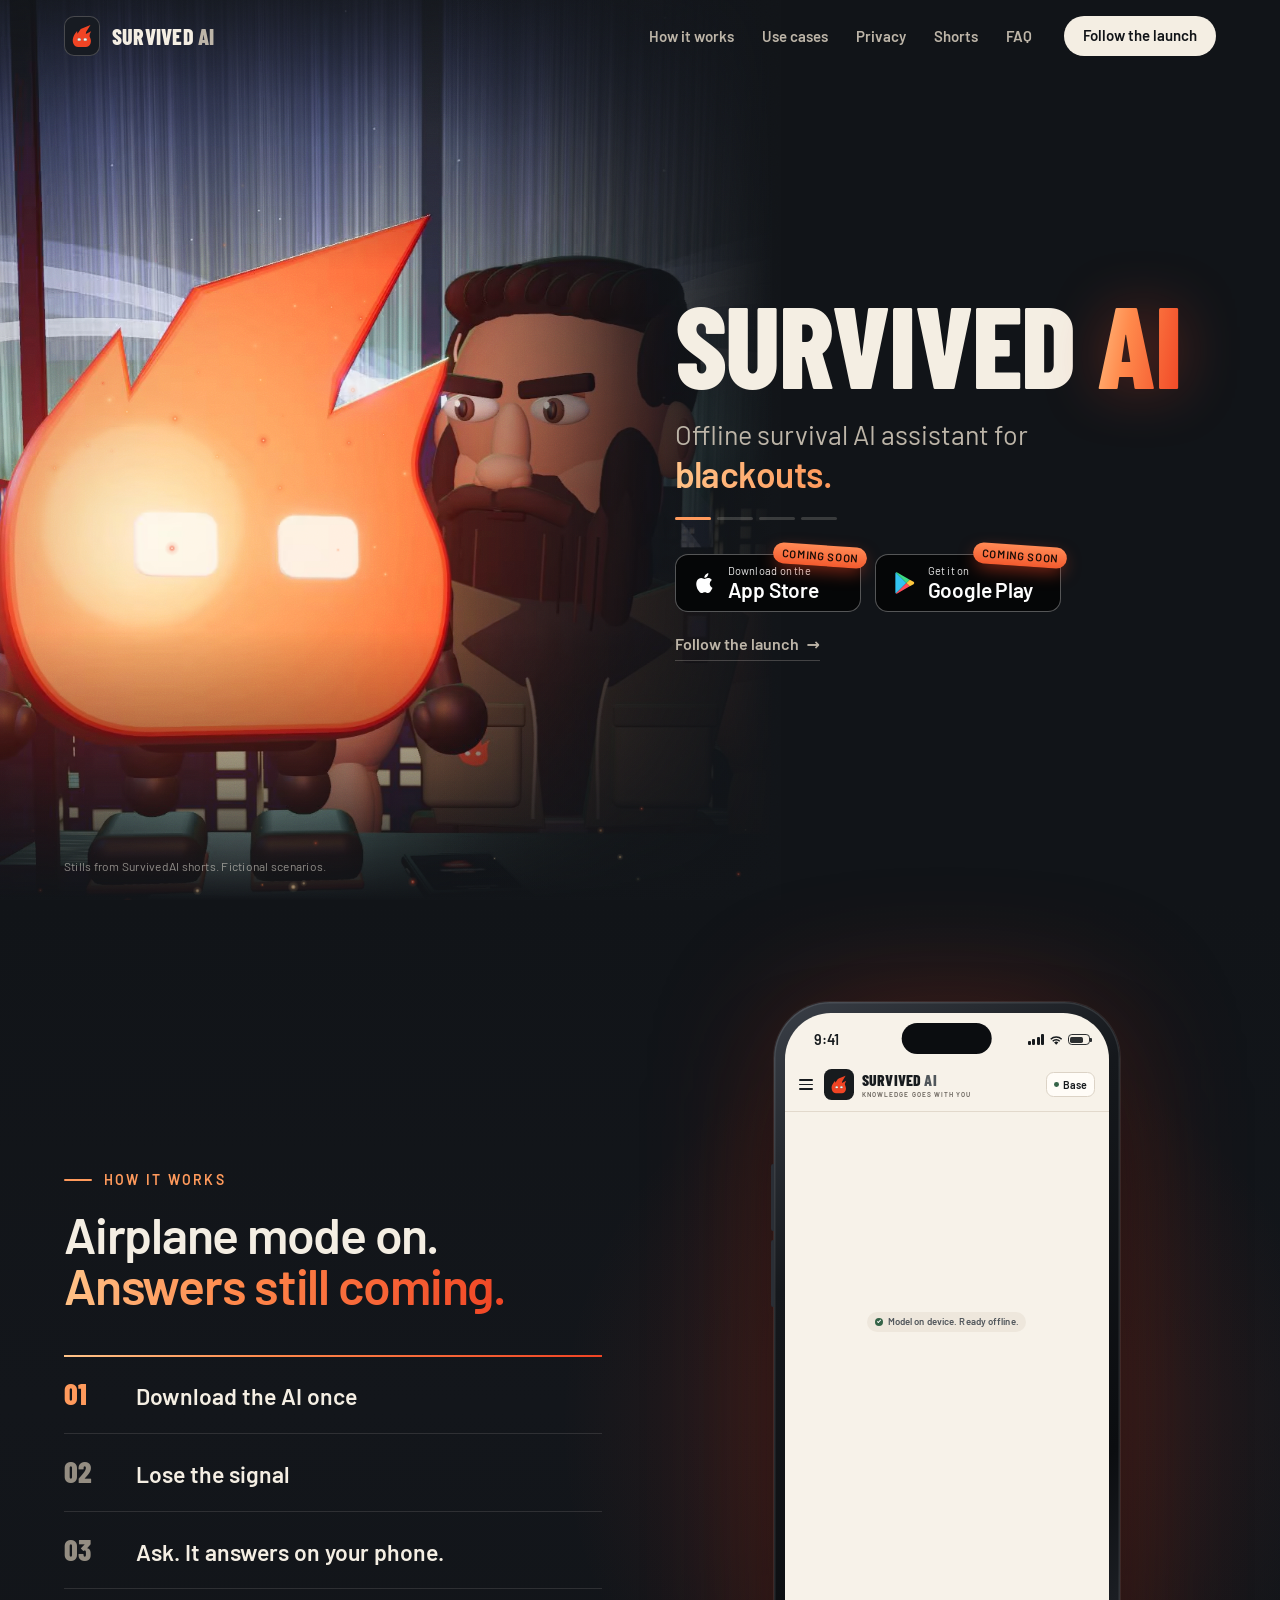
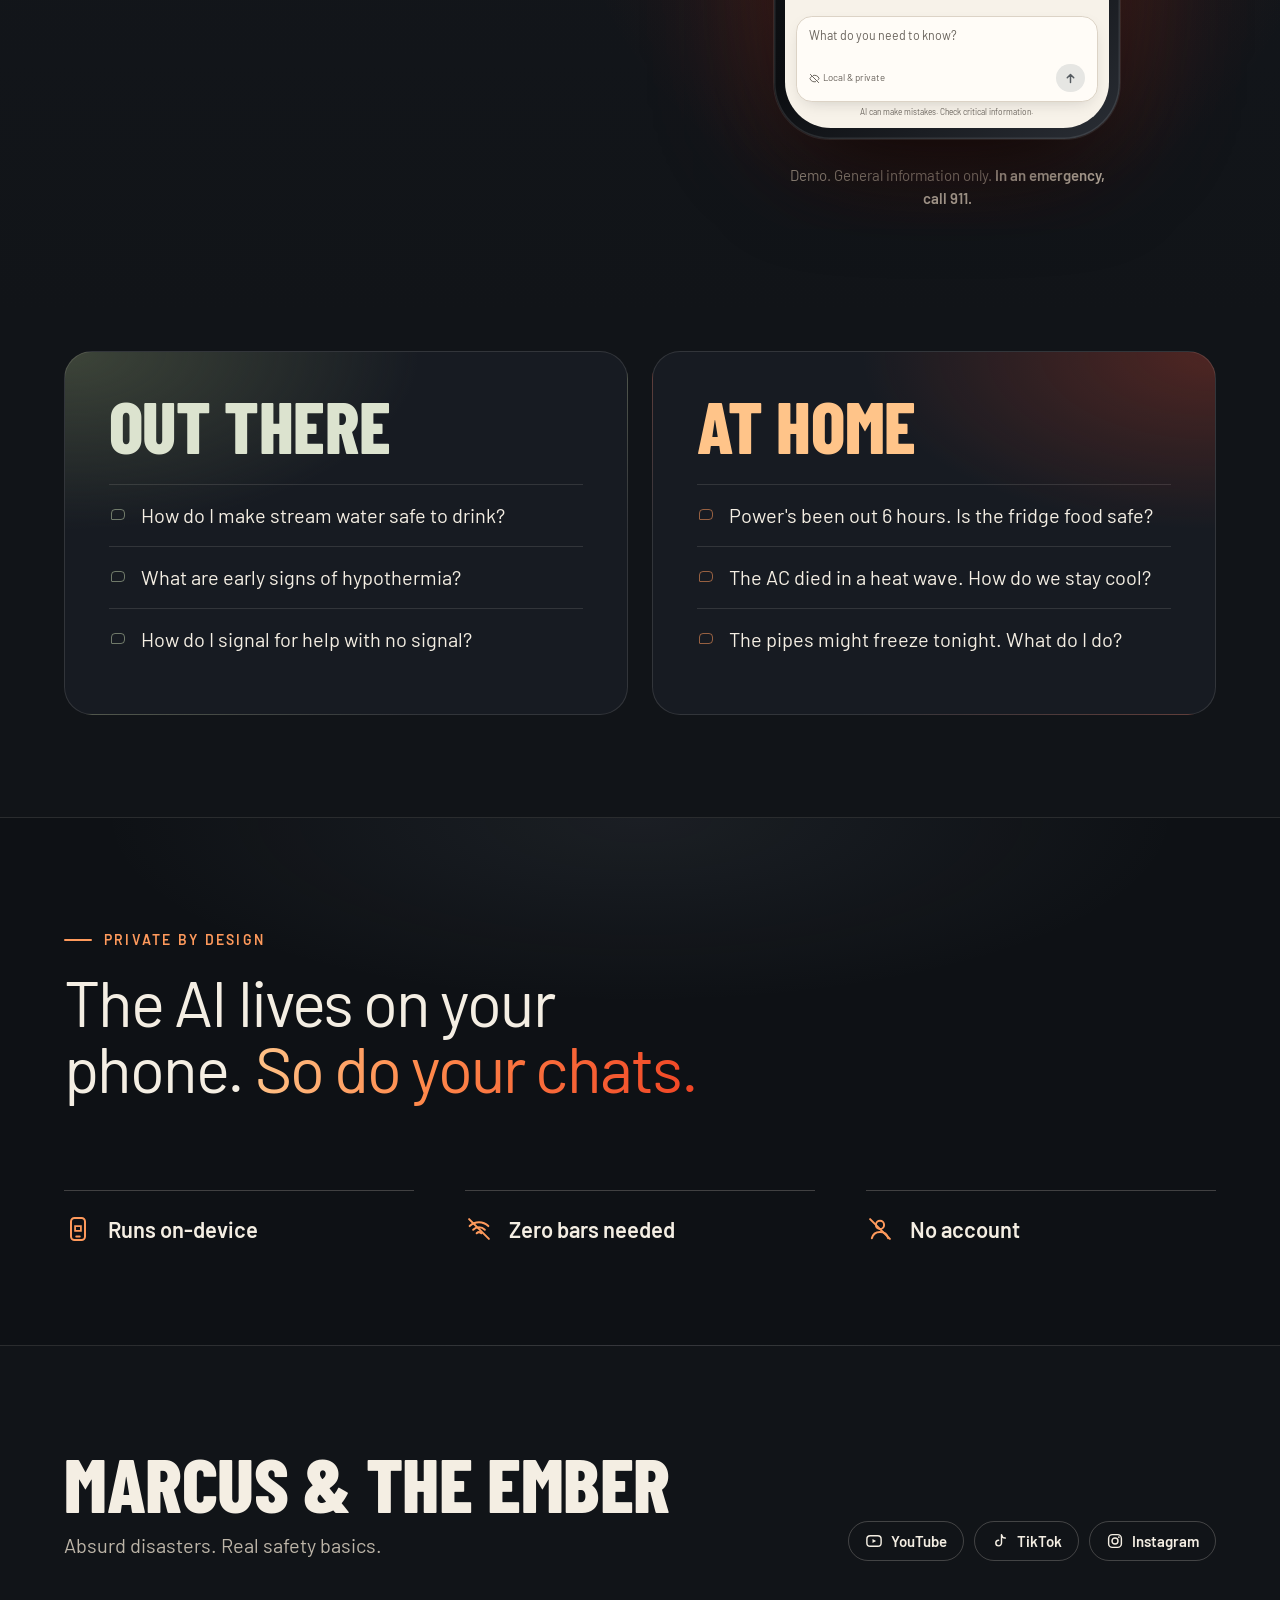
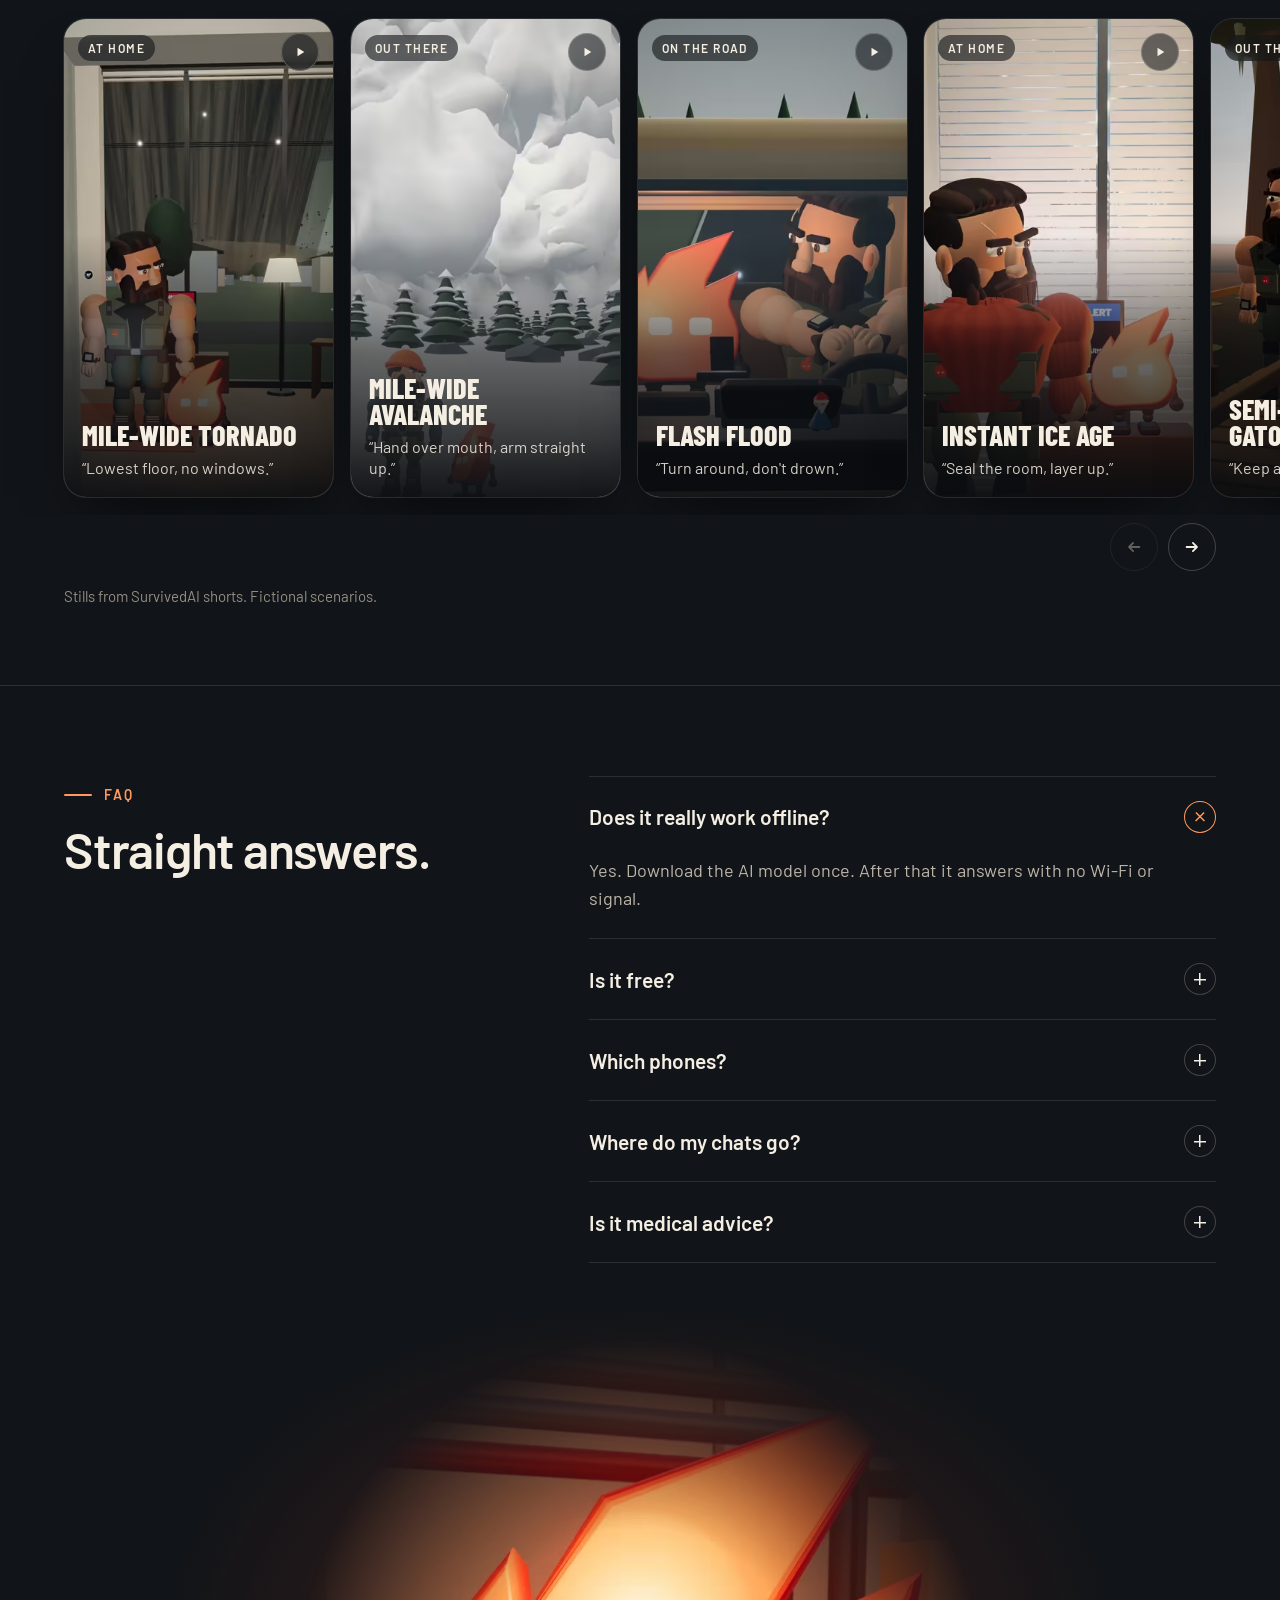
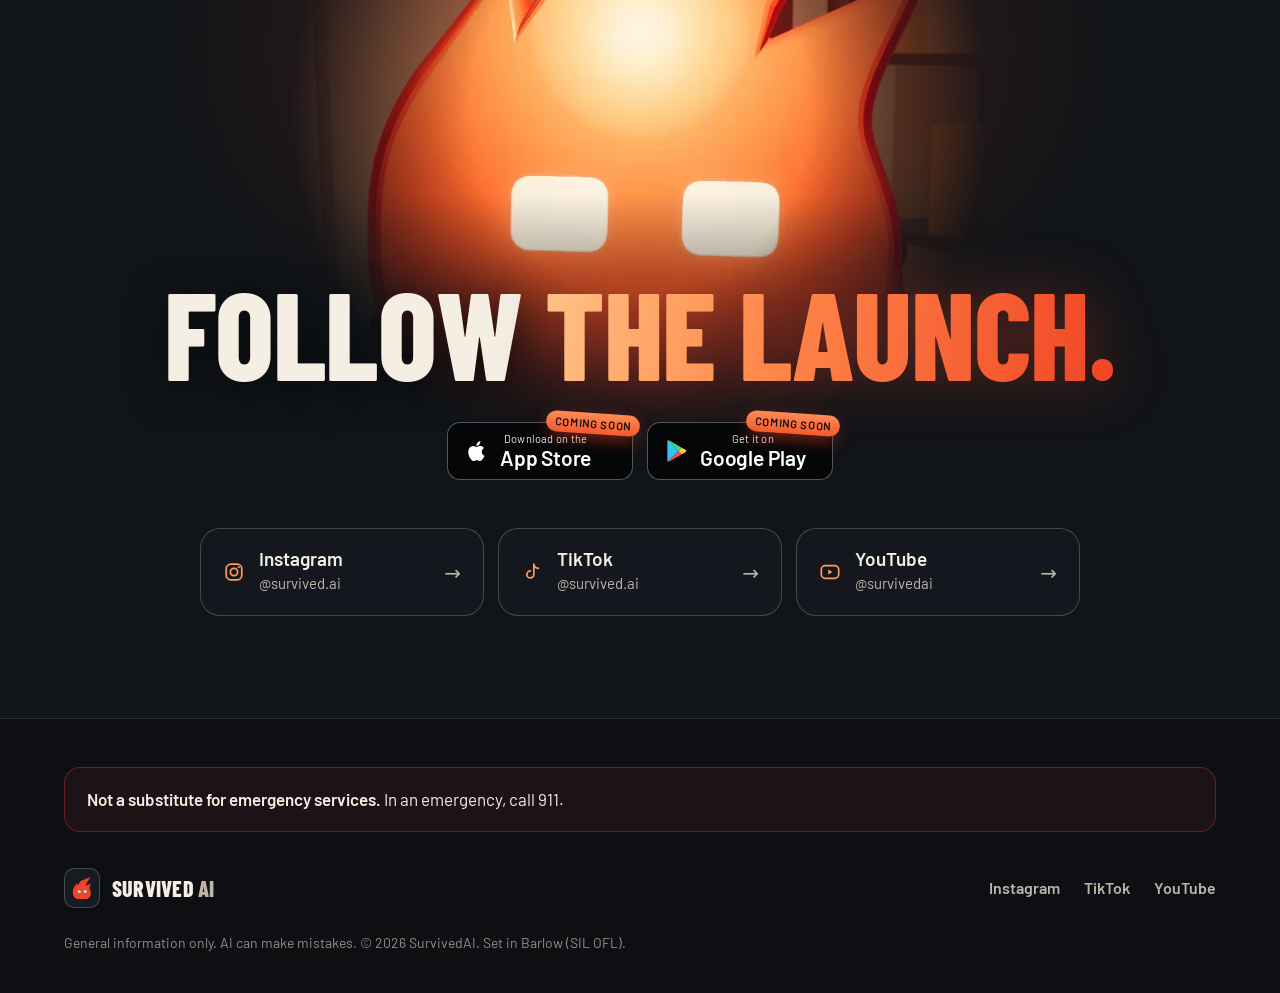
==== commit 01f47ace: "Round 2: minimal rotating hero, coming-soon store badges, fewer words - Hero: "Survived AI" + "Offli" ====
--- a/index.html
+++ b/index.html
@@ -32,7 +32,7 @@
 
   <link rel="preload" href="./assets/fonts/barlow-condensed-800.woff2" as="font" type="font/woff2" crossorigin>
   <link rel="preload" href="./assets/fonts/barlow-400.woff2" as="font" type="font/woff2" crossorigin>
-  <link rel="preload" as="image" href="./assets/img/hero-1080.avif" imagesrcset="./assets/img/hero-720.avif 720w, ./assets/img/hero-1080.avif 1080w" imagesizes="(min-width: 960px) 60vw, 100vw" type="image/avif" fetchpriority="high">
+  <link rel="preload" as="image" href="./assets/img/hero-blackout-1080.avif" imagesrcset="./assets/img/hero-blackout-720.avif 720w, ./assets/img/hero-blackout-1080.avif 1080w" imagesizes="(min-width: 960px) 60vw, 100vw" type="image/avif" fetchpriority="high">
   <link rel="stylesheet" href="./assets/css/main.css">
   <script src="./assets/js/main.js" defer></script>
 
@@ -114,37 +114,56 @@
   <main id="main">
     <!-- ============ HERO ============ -->
     <section class="hero" id="top" aria-labelledby="hero-title">
-      <figure class="hero__media">
-        <picture>
-          <source type="image/avif" srcset="./assets/img/hero-720.avif 720w, ./assets/img/hero-1080.avif 1080w" sizes="(min-width: 960px) 60vw, 100vw">
-          <img src="./assets/img/hero-1080.webp" srcset="./assets/img/hero-720.webp 720w, ./assets/img/hero-1080.webp 1080w" sizes="(min-width: 960px) 60vw, 100vw" width="1080" height="1180" alt="3D animation still: the SurvivedAI ember, a small flame-shaped robot with two glowing eyes, stands lit up on a desk during a night blackout. Marcus, a bearded survivor in an olive vest, leans in behind it." fetchpriority="high" decoding="async">
-        </picture>
+      <figure class="hero__media" id="hero-media">
+          <picture class="hero__shot is-on" data-sit="blackout" style="--pos: 30% 20%">
+            <source type="image/avif" srcset="./assets/img/hero-blackout-720.avif 720w, ./assets/img/hero-blackout-1080.avif 1080w" sizes="(min-width: 960px) 60vw, 100vw">
+            <img src="./assets/img/hero-blackout-1080.webp" srcset="./assets/img/hero-blackout-720.webp 720w, ./assets/img/hero-blackout-1080.webp 1080w" sizes="(min-width: 960px) 60vw, 100vw" width="1080" height="1180" alt="Marcus and the SurvivedAI ember, a small flame-shaped robot with glowing eyes, in a dark room during a night blackout." fetchpriority="high" decoding="async">
+          </picture>
+          <picture class="hero__shot" data-sit="storm" style="--pos: 35% 85%" aria-hidden="true">
+            <source type="image/avif" data-srcset="./assets/img/hero-storm-720.avif 720w, ./assets/img/hero-storm-1080.avif 1080w" sizes="(min-width: 960px) 60vw, 100vw">
+            <img data-src="./assets/img/hero-storm-1080.webp" data-srcset="./assets/img/hero-storm-720.webp 720w, ./assets/img/hero-storm-1080.webp 1080w" sizes="(min-width: 960px) 60vw, 100vw" width="1080" height="1180" alt="Marcus and the ember standing outside under a huge black storm cloud." decoding="async">
+          </picture>
+          <picture class="hero__shot" data-sit="earthquake" style="--pos: 30% 50%" aria-hidden="true">
+            <source type="image/avif" data-srcset="./assets/img/hero-earthquake-720.avif 720w, ./assets/img/hero-earthquake-1080.avif 1080w" sizes="(min-width: 960px) 60vw, 100vw">
+            <img data-src="./assets/img/hero-earthquake-1080.webp" data-srcset="./assets/img/hero-earthquake-720.webp 720w, ./assets/img/hero-earthquake-1080.webp 1080w" sizes="(min-width: 960px) 60vw, 100vw" width="1080" height="1180" alt="The ember stands guard as Marcus drops and covers his head while a ceiling lamp swings in an earthquake." decoding="async">
+          </picture>
+          <picture class="hero__shot" data-sit="alien" style="--pos: 35% 40%" aria-hidden="true">
+            <source type="image/avif" data-srcset="./assets/img/hero-alien-720.avif 720w, ./assets/img/hero-alien-1080.avif 1080w" sizes="(min-width: 960px) 60vw, 100vw">
+            <img data-src="./assets/img/hero-alien-1080.webp" data-srcset="./assets/img/hero-alien-720.webp 720w, ./assets/img/hero-alien-1080.webp 1080w" sizes="(min-width: 960px) 60vw, 100vw" width="1080" height="1180" alt="Marcus drives a truck with the ember beside him as a flying saucer hovers in the night sky." decoding="async">
+          </picture>
         <canvas class="hero__embers" id="embers" aria-hidden="true"></canvas>
-        <figcaption class="hero__credit">Still from <cite>Mega Solar Storm</cite>, a SurvivedAI short. Fictional scenario.</figcaption>
+        <figcaption class="hero__credit">Stills from SurvivedAI shorts. Fictional scenarios.</figcaption>
       </figure>
 
       <div class="wrap hero__inner">
         <div class="hero__copy">
-          <p class="kicker"><span class="kicker__dot" aria-hidden="true"></span>Coming soon to iPhone and Android</p>
-          <h1 id="hero-title" class="hero__title">
-            <span>No signal.</span>
-            <span class="hero__title-hot">Still answers.</span>
-          </h1>
-          <p class="hero__lede">SurvivedAI is an AI assistant that runs on your phone. Download it once, then ask it anything with no internet: blackouts, storms, evacuations, the backcountry.</p>
-          <div class="cta-row">
-            <a class="btn btn--ember" href="#follow">Follow the launch
-              <svg aria-hidden="true" viewBox="0 0 20 20" width="18" height="18"><path d="M4 10h11m-4-4.5L15.5 10 11 14.5" fill="none" stroke="currentColor" stroke-width="2" stroke-linecap="round" stroke-linejoin="round"/></svg>
-            </a>
-            <a class="btn btn--ghost" href="#how">Watch it answer offline</a>
-          </div>
-        </div>
-      </div>
-
-      <ul class="wrap hero__facts" aria-label="Key facts">
-        <li><strong>On-device AI</strong> The model lives on your phone</li>
-        <li><strong>Zero bars needed</strong> Works in airplane mode</li>
-        <li><strong>Private</strong> Chats stay on the device</li>
-      </ul>
+          <h1 id="hero-title" class="hero__title">Survived <span class="hero__title-hot">AI</span></h1>
+          <p class="hero__line">
+            <span class="sr-only">Offline survival AI assistant for blackouts, storms, earthquakes and alien invasions.</span>
+            <span aria-hidden="true">Offline survival AI assistant for</span>
+            <span class="rot" id="rot" aria-hidden="true">
+              <span class="rot__word is-on" data-sit="blackout">blackouts.</span>
+              <span class="rot__word" data-sit="storm">storms.</span>
+              <span class="rot__word" data-sit="earthquake">earthquakes.</span>
+              <span class="rot__word" data-sit="alien">alien invasions.</span>
+            </span>
+          </p>
+          <span class="rot__bars" id="rot-bars" aria-hidden="true"><i class="is-on"></i><i></i><i></i><i></i></span>
+          <ul class="stores" aria-label="App stores">
+            <li><a class="store" href="#follow" aria-label="App Store: coming soon. Follow the launch to hear first." title="Coming soon. Follow the launch to hear first.">
+              <svg class="store__glyph" aria-hidden="true" viewBox="0 0 24 24" width="24" height="24"><path fill="currentColor" d="M16.4 12.7c0-2.3 1.9-3.4 2-3.5-1.1-1.6-2.8-1.8-3.4-1.8-1.4-.2-2.8.8-3.5.8-.7 0-1.8-.8-3-.8-1.5 0-3 .9-3.8 2.3-1.6 2.8-.4 7 1.2 9.3.8 1.1 1.7 2.4 2.9 2.3 1.2 0 1.6-.7 3-.7s1.8.7 3 .7c1.3 0 2.1-1.1 2.8-2.3.9-1.3 1.3-2.6 1.3-2.6s-2.5-1-2.5-3.7zM14.1 5.9c.6-.8 1.1-1.9 1-3-.9 0-2.1.6-2.7 1.4-.6.7-1.1 1.8-1 2.9 1 .1 2.1-.5 2.7-1.3z"/></svg>
+              <span class="store__text"><small>Download on the</small>App Store</span>
+              <span class="store__soon">Coming soon</span>
+            </a></li>
+            <li><a class="store" href="#follow" aria-label="Google Play: coming soon. Follow the launch to hear first." title="Coming soon. Follow the launch to hear first.">
+              <svg class="store__glyph" aria-hidden="true" viewBox="0 0 24 24" width="24" height="24"><path fill="#33C4F2" d="M3.6 2.3 13.3 12l-9.7 9.7c-.3-.2-.5-.6-.5-1V3.3c0-.4.2-.8.5-1z"/><path fill="#3DDC84" d="M3.6 2.3c.3-.2.8-.3 1.2-.1l11.6 6.7-3.1 3.1z"/><path fill="#FF4C5B" d="M3.6 21.7l9.7-9.7 3.1 3.1-11.6 6.7c-.4.2-.9.2-1.2-.1z"/><path fill="#FFC83D" d="m16.4 8.9 3.5 2c.8.5.8 1.7 0 2.2l-3.5 2-3.1-3.1z"/></svg>
+              <span class="store__text"><small>Get it on</small>Google Play</span>
+              <span class="store__soon">Coming soon</span>
+            </a></li>
+          </ul>
+          <a class="hero__follow" href="#follow">Follow the launch <span aria-hidden="true">&rarr;</span></a>
+        </div>
+      </div>
     </section>
 
     <!-- ============ HOW IT WORKS: LIVE PHONE DEMO ============ -->
@@ -156,31 +175,13 @@
             <h2 id="how-title" class="h-sans">Airplane mode on.<br> <span class="hot">Answers still coming.</span></h2>
           </div>
           <ol class="steps" id="demo-steps">
-            <li class="step" data-step="1">
-              <span class="step__num" aria-hidden="true">01</span>
-              <div>
-                <h3>Download once</h3>
-                <p>While you have Wi-Fi or data, install the app and download the model to your phone. It's a one-time download.</p>
-              </div>
-            </li>
-            <li class="step" data-step="2">
-              <span class="step__num" aria-hidden="true">02</span>
-              <div>
-                <h3>Lose the signal</h3>
-                <p>Airplane mode, a dead zone, a downed tower. The model is already on your phone, so it doesn't need a connection.</p>
-              </div>
-            </li>
-            <li class="step" data-step="3">
-              <span class="step__num" aria-hidden="true">03</span>
-              <div>
-                <h3>Ask anything</h3>
-                <p>Type your question. The answer is generated right on the device, word by word.</p>
-              </div>
-            </li>
+            <li class="step" data-step="1"><span class="step__num" aria-hidden="true">01</span><h3>Download the AI once</h3></li>
+            <li class="step" data-step="2"><span class="step__num" aria-hidden="true">02</span><h3>Lose the signal</h3></li>
+            <li class="step" data-step="3"><span class="step__num" aria-hidden="true">03</span><h3>Ask. It answers on your phone.</h3></li>
           </ol>
           <button class="replay is-hidden" type="button" id="demo-replay">
             <svg aria-hidden="true" viewBox="0 0 20 20" width="16" height="16"><path d="M4.5 10a5.5 5.5 0 1 0 1.7-4M4 3.5V7h3.5" fill="none" stroke="currentColor" stroke-width="1.9" stroke-linecap="round" stroke-linejoin="round"/></svg>
-            Replay demo
+            Replay
           </button>
         </div>
 
@@ -247,7 +248,7 @@
             </div>
           </div>
           <p class="sr-only" id="phone-desc">Demo: a phone in airplane mode with no service. Someone asks SurvivedAI how to store drinking water during a power outage. It answers: plan on about 1 gallon per person per day for at least 3 days, counting pets; use clean, food-grade containers with tight lids; fill them while tap water is still safe; store them cool and dark and label the date; and follow any boil-water notice from your utility.</p>
-          <figcaption class="demo__note">Illustrative demo of the prelaunch app. General information, not professional advice. <strong>In an emergency, call 911.</strong></figcaption>
+          <figcaption class="demo__note">Demo. General information only. <strong>In an emergency, call 911.</strong></figcaption>
         </figure>
       </div>
     </section>
@@ -255,41 +256,25 @@
     <!-- ============ USE CASES ============ -->
     <section class="uses" id="uses" aria-labelledby="uses-title">
       <div class="wrap">
-        <div class="uses__head">
-          <p class="eyebrow">Use cases</p>
-          <h2 id="uses-title" class="h-statement">Built for the backcountry, and for the night the power goes out at home.</h2>
-        </div>
-
+        <h2 id="uses-title" class="sr-only">Use cases</h2>
         <div class="uses__grid">
           <article class="realm realm--out" aria-labelledby="out-title">
-            <header class="realm__head">
-              <h3 id="out-title" class="realm__title">Out there</h3>
-              <p>Hiking, camping, hunting, paddling, road trips through dead zones. For when there's nobody to call and no bars to call with.</p>
-            </header>
+            <h3 id="out-title" class="realm__title">Out there</h3>
             <ul class="asks" aria-label="Example outdoor questions">
               <li>How do I make stream water safe to drink?</li>
-              <li>What are the early signs of hypothermia?</li>
-              <li>A storm is moving in above treeline. What now?</li>
-              <li>How do I signal for help without a phone signal?</li>
-              <li>I think I'm off the trail. How do I get my bearings?</li>
+              <li>What are early signs of hypothermia?</li>
+              <li>How do I signal for help with no signal?</li>
             </ul>
           </article>
-
           <article class="realm realm--home" aria-labelledby="home-title">
-            <header class="realm__head">
-              <h3 id="home-title" class="realm__title">At home</h3>
-              <p>Outages, floods, heat waves, cold snaps, boil-water notices, evacuations. The moments when the network is the first thing to go.</p>
-            </header>
+            <h3 id="home-title" class="realm__title">At home</h3>
             <ul class="asks" aria-label="Example home emergency questions">
-              <li>The power's been out six hours. Is the fridge food still safe?</li>
-              <li>The AC is out in a heat wave. How do we stay cool?</li>
-              <li>How do I run a generator safely?</li>
-              <li>What goes in an evacuation bag?</li>
-              <li>The pipes might freeze tonight. What should I do?</li>
+              <li>Power's been out 6 hours. Is the fridge food safe?</li>
+              <li>The AC died in a heat wave. How do we stay cool?</li>
+              <li>The pipes might freeze tonight. What do I do?</li>
             </ul>
           </article>
         </div>
-        <p class="fine">Example questions. SurvivedAI gives general information, and AI can make mistakes, so check critical information.</p>
       </div>
     </section>
 
@@ -298,25 +283,21 @@
       <div class="wrap">
         <p class="eyebrow">Private by design</p>
         <h2 id="privacy-title" class="lit">
-          <span>The model lives on your phone.</span>
-          <span>So do your conversations.</span>
-          <span class="lit__hot">Nothing has to leave the device to get an answer.</span>
+          <span>The AI lives on your phone.</span>
+          <span class="lit__hot">So do your chats.</span>
         </h2>
         <ul class="facts">
           <li>
-            <svg aria-hidden="true" viewBox="0 0 24 24" width="26" height="26"><rect x="6" y="2.5" width="12" height="19" rx="3" fill="none" stroke="currentColor" stroke-width="1.7"/><path d="M10.5 18.5h3" stroke="currentColor" stroke-width="1.7" stroke-linecap="round"/><path d="M9.5 9.5h5v4h-5z" fill="none" stroke="currentColor" stroke-width="1.5"/></svg>
-            <h3>Runs on the device</h3>
-            <p>Answers come from a model stored on your phone. No server round-trip, so it works with zero bars.</p>
+            <svg aria-hidden="true" viewBox="0 0 24 24" width="28" height="28"><rect x="6" y="2.5" width="12" height="19" rx="3" fill="none" stroke="currentColor" stroke-width="1.7"/><path d="M10.5 18.5h3" stroke="currentColor" stroke-width="1.7" stroke-linecap="round"/><path d="M9.5 9.5h5v4h-5z" fill="none" stroke="currentColor" stroke-width="1.5"/></svg>
+            <h3>Runs on-device</h3>
           </li>
           <li>
-            <svg aria-hidden="true" viewBox="0 0 24 24" width="26" height="26"><path d="M5 5.5h14v10H10l-4 3.5v-3.5H5z" fill="none" stroke="currentColor" stroke-width="1.7" stroke-linejoin="round"/><path d="M12 8v4.5M9.8 10.5 12 12.7l2.2-2.2" fill="none" stroke="currentColor" stroke-width="1.5" stroke-linecap="round" stroke-linejoin="round"/></svg>
-            <h3>Chats stay local</h3>
-            <p>Your conversation history is saved on your phone. Your questions don't need to be sent anywhere to be answered.</p>
+            <svg aria-hidden="true" viewBox="0 0 24 24" width="28" height="28"><path d="M4 9.5a11.5 11.5 0 0 1 16 0M7 12.6a7.2 7.2 0 0 1 10 0M10 15.6a2.9 2.9 0 0 1 4 0" fill="none" stroke="currentColor" stroke-width="1.7" stroke-linecap="round"/><path d="M3.5 3.5l17 17" stroke="currentColor" stroke-width="1.7" stroke-linecap="round"/></svg>
+            <h3>Zero bars needed</h3>
           </li>
           <li>
-            <svg aria-hidden="true" viewBox="0 0 24 24" width="26" height="26"><circle cx="12" cy="8.5" r="3.5" fill="none" stroke="currentColor" stroke-width="1.7"/><path d="M5 20c.8-3.6 3.6-5.5 7-5.5s6.2 1.9 7 5.5" fill="none" stroke="currentColor" stroke-width="1.7" stroke-linecap="round"/><path d="M3.5 3.5l17 17" stroke="currentColor" stroke-width="1.7" stroke-linecap="round"/></svg>
-            <h3>No account needed</h3>
-            <p>The free version works without signing up. Open the app, download the model, start asking.</p>
+            <svg aria-hidden="true" viewBox="0 0 24 24" width="28" height="28"><circle cx="12" cy="8.5" r="3.5" fill="none" stroke="currentColor" stroke-width="1.7"/><path d="M5 20c.8-3.6 3.6-5.5 7-5.5s6.2 1.9 7 5.5" fill="none" stroke="currentColor" stroke-width="1.7" stroke-linecap="round"/><path d="M3.5 3.5l17 17" stroke="currentColor" stroke-width="1.7" stroke-linecap="round"/></svg>
+            <h3>No account</h3>
           </li>
         </ul>
       </div>
@@ -325,15 +306,15 @@
     <!-- ============ SHORTS ============ -->
     <section class="shorts" id="shorts" aria-labelledby="shorts-title">
       <div class="wrap shorts__head">
-        <h2 id="shorts-title" class="h-cond">Marcus<br>&amp; the ember</h2>
-        <div class="shorts__intro">
-          <p>Before launch, Marcus and the SurvivedAI ember are working through over-the-top what-if disasters, one short at a time, each ending with a real safety basic.</p>
-          <ul class="platforms" aria-label="Watch the shorts">
-            <li><a href="https://www.youtube.com/@survivedai/shorts" rel="noopener"><svg aria-hidden="true" viewBox="0 0 24 24" width="18" height="18"><rect x="2.5" y="5" width="19" height="14" rx="4.5" fill="none" stroke="currentColor" stroke-width="1.9"/><path d="M10 9.2v5.6l4.8-2.8z" fill="currentColor"/></svg>YouTube</a></li>
-            <li><a href="https://www.tiktok.com/@survived.ai" rel="noopener"><svg aria-hidden="true" viewBox="0 0 24 24" width="18" height="18"><path d="M14 3.5v11.2a3.8 3.8 0 1 1-3.8-3.8M14 3.5c.4 2.6 2.3 4.4 5 4.6" fill="none" stroke="currentColor" stroke-width="1.9" stroke-linecap="round" stroke-linejoin="round"/></svg>TikTok</a></li>
-            <li><a href="https://www.instagram.com/survived.ai" rel="noopener"><svg aria-hidden="true" viewBox="0 0 24 24" width="18" height="18"><rect x="3.5" y="3.5" width="17" height="17" rx="5" fill="none" stroke="currentColor" stroke-width="1.9"/><circle cx="12" cy="12" r="4" fill="none" stroke="currentColor" stroke-width="1.9"/><circle cx="17.2" cy="6.8" r="1.2" fill="currentColor"/></svg>Instagram</a></li>
-          </ul>
-        </div>
+        <div>
+          <h2 id="shorts-title" class="h-cond">Marcus &amp; the ember</h2>
+          <p class="shorts__sub">Absurd disasters. Real safety basics.</p>
+        </div>
+        <ul class="platforms" aria-label="Watch the shorts">
+          <li><a href="https://www.youtube.com/@survivedai/shorts" rel="noopener"><svg aria-hidden="true" viewBox="0 0 24 24" width="18" height="18"><rect x="2.5" y="5" width="19" height="14" rx="4.5" fill="none" stroke="currentColor" stroke-width="1.9"/><path d="M10 9.2v5.6l4.8-2.8z" fill="currentColor"/></svg>YouTube</a></li>
+          <li><a href="https://www.tiktok.com/@survived.ai" rel="noopener"><svg aria-hidden="true" viewBox="0 0 24 24" width="18" height="18"><path d="M14 3.5v11.2a3.8 3.8 0 1 1-3.8-3.8M14 3.5c.4 2.6 2.3 4.4 5 4.6" fill="none" stroke="currentColor" stroke-width="1.9" stroke-linecap="round" stroke-linejoin="round"/></svg>TikTok</a></li>
+          <li><a href="https://www.instagram.com/survived.ai" rel="noopener"><svg aria-hidden="true" viewBox="0 0 24 24" width="18" height="18"><rect x="3.5" y="3.5" width="17" height="17" rx="5" fill="none" stroke="currentColor" stroke-width="1.9"/><circle cx="12" cy="12" r="4" fill="none" stroke="currentColor" stroke-width="1.9"/><circle cx="17.2" cy="6.8" r="1.2" fill="currentColor"/></svg>Instagram</a></li>
+        </ul>
       </div>
 
       <div class="reel-wrap">
@@ -433,37 +414,27 @@
         <div class="faq__head">
           <p class="eyebrow">FAQ</p>
           <h2 id="faq-title" class="h-sans">Straight answers.</h2>
-          <p>Something else on your mind? Ask us on <a href="https://www.instagram.com/survived.ai" rel="noopener">Instagram</a>.</p>
-        </div>
-
+        </div>
         <div class="faq__list">
           <details name="faq" open>
-            <summary>Does it really work without internet?</summary>
-            <div class="faq__body"><p>Yes, once it's set up. You need a connection one time to install the app and download the model. After that, the model runs on your phone and answers with no Wi-Fi or cell signal. You only need to go online again for updates.</p></div>
+            <summary>Does it really work offline?</summary>
+            <div class="faq__body"><p>Yes. Download the AI model once. After that it answers with no Wi-Fi or signal.</p></div>
           </details>
           <details name="faq">
             <summary>Is it free?</summary>
             <div class="faq__body"><p>Free to start. Premium features are planned after launch.</p></div>
           </details>
           <details name="faq">
-            <summary>Which phones will it run on?</summary>
-            <div class="faq__body"><p>SurvivedAI is coming to iPhone and Android. Running a language model locally needs a reasonably recent phone and some free storage for the model. We'll publish exact requirements before launch.</p></div>
+            <summary>Which phones?</summary>
+            <div class="faq__body"><p>iPhone and Android. We'll publish exact requirements before launch.</p></div>
           </details>
           <details name="faq">
-            <summary>Will it drain my battery?</summary>
-            <div class="faq__body"><p>Generating an answer uses your phone's processor, so it uses more power than reading a text, but only while it's answering. On a long outage or a multi-day trip, carry a charged power bank and keep your screen brightness down.</p></div>
+            <summary>Where do my chats go?</summary>
+            <div class="faq__body"><p>Nowhere. They stay on your phone.</p></div>
           </details>
           <details name="faq">
             <summary>Is it medical advice?</summary>
-            <div class="faq__body"><p>No. SurvivedAI provides general information to help you think clearly and prepare. It is not medical advice and not a substitute for a doctor or emergency services. AI can make mistakes, so check critical information. In an emergency, call 911 or your local emergency number.</p></div>
-          </details>
-          <details name="faq">
-            <summary>Where do my chats go?</summary>
-            <div class="faq__body"><p>They stay on your phone. The assistant answers on the device, so your questions don't have to be sent to a server to get a reply. The free version doesn't need an account.</p></div>
-          </details>
-          <details name="faq">
-            <summary>When does it launch?</summary>
-            <div class="faq__body"><p>Soon. SurvivedAI is in prelaunch and coming to iPhone and Android. Follow us on <a href="https://www.instagram.com/survived.ai" rel="noopener">Instagram</a>, <a href="https://www.tiktok.com/@survived.ai" rel="noopener">TikTok</a> or <a href="https://www.youtube.com/@survivedai" rel="noopener">YouTube</a> to hear the date first.</p></div>
+            <div class="faq__body"><p>No. It gives general information and can make mistakes. In an emergency, call 911.</p></div>
           </details>
         </div>
       </div>
@@ -473,38 +444,29 @@
     <section class="follow" id="follow" aria-labelledby="follow-title">
       <div class="follow__art" aria-hidden="true">
         <picture>
-          <source type="image/avif" srcset="./assets/img/ember-720.avif 720w, ./assets/img/ember-1080.avif 1080w" sizes="(min-width: 960px) 760px, 110vw">
-          <img src="./assets/img/ember-1080.webp" srcset="./assets/img/ember-720.webp 720w, ./assets/img/ember-1080.webp 1080w" sizes="(min-width: 960px) 760px, 110vw" width="1080" height="1200" alt="" loading="lazy" decoding="async">
+          <source type="image/avif" srcset="./assets/img/ember-720.avif 720w, ./assets/img/ember-1080.avif 1080w" sizes="(min-width: 960px) 760px, 118vw">
+          <img src="./assets/img/ember-1080.webp" srcset="./assets/img/ember-720.webp 720w, ./assets/img/ember-1080.webp 1080w" sizes="(min-width: 960px) 760px, 118vw" width="1080" height="1200" alt="" loading="lazy" decoding="async">
         </picture>
       </div>
       <div class="wrap follow__inner">
-        <p class="kicker"><span class="kicker__dot" aria-hidden="true"></span>Prelaunch</p>
         <h2 id="follow-title" class="follow__title">Follow <span class="hot">the launch.</span></h2>
-        <p class="follow__lede">Be first to know when SurvivedAI lands on iPhone and Android.</p>
+        <ul class="stores stores--center" aria-label="App stores">
+            <li><a class="store" href="#follow" aria-label="App Store: coming soon. Follow the launch to hear first." title="Coming soon. Follow the launch to hear first.">
+              <svg class="store__glyph" aria-hidden="true" viewBox="0 0 24 24" width="24" height="24"><path fill="currentColor" d="M16.4 12.7c0-2.3 1.9-3.4 2-3.5-1.1-1.6-2.8-1.8-3.4-1.8-1.4-.2-2.8.8-3.5.8-.7 0-1.8-.8-3-.8-1.5 0-3 .9-3.8 2.3-1.6 2.8-.4 7 1.2 9.3.8 1.1 1.7 2.4 2.9 2.3 1.2 0 1.6-.7 3-.7s1.8.7 3 .7c1.3 0 2.1-1.1 2.8-2.3.9-1.3 1.3-2.6 1.3-2.6s-2.5-1-2.5-3.7zM14.1 5.9c.6-.8 1.1-1.9 1-3-.9 0-2.1.6-2.7 1.4-.6.7-1.1 1.8-1 2.9 1 .1 2.1-.5 2.7-1.3z"/></svg>
+              <span class="store__text"><small>Download on the</small>App Store</span>
+              <span class="store__soon">Coming soon</span>
+            </a></li>
+            <li><a class="store" href="#follow" aria-label="Google Play: coming soon. Follow the launch to hear first." title="Coming soon. Follow the launch to hear first.">
+              <svg class="store__glyph" aria-hidden="true" viewBox="0 0 24 24" width="24" height="24"><path fill="#33C4F2" d="M3.6 2.3 13.3 12l-9.7 9.7c-.3-.2-.5-.6-.5-1V3.3c0-.4.2-.8.5-1z"/><path fill="#3DDC84" d="M3.6 2.3c.3-.2.8-.3 1.2-.1l11.6 6.7-3.1 3.1z"/><path fill="#FF4C5B" d="M3.6 21.7l9.7-9.7 3.1 3.1-11.6 6.7c-.4.2-.9.2-1.2-.1z"/><path fill="#FFC83D" d="m16.4 8.9 3.5 2c.8.5.8 1.7 0 2.2l-3.5 2-3.1-3.1z"/></svg>
+              <span class="store__text"><small>Get it on</small>Google Play</span>
+              <span class="store__soon">Coming soon</span>
+            </a></li>
+          </ul>
         <ul class="socials" aria-label="SurvivedAI on social media">
-          <li>
-            <a class="social" href="https://www.instagram.com/survived.ai" rel="noopener">
-              <svg aria-hidden="true" viewBox="0 0 24 24" width="26" height="26"><rect x="3.5" y="3.5" width="17" height="17" rx="5" fill="none" stroke="currentColor" stroke-width="1.9"/><circle cx="12" cy="12" r="4" fill="none" stroke="currentColor" stroke-width="1.9"/><circle cx="17.2" cy="6.8" r="1.2" fill="currentColor"/></svg>
-              <span class="social__name">Instagram</span>
-              <span class="social__handle">@survived.ai</span>
-            </a>
-          </li>
-          <li>
-            <a class="social" href="https://www.tiktok.com/@survived.ai" rel="noopener">
-              <svg aria-hidden="true" viewBox="0 0 24 24" width="26" height="26"><path d="M14 3.5v11.2a3.8 3.8 0 1 1-3.8-3.8M14 3.5c.4 2.6 2.3 4.4 5 4.6" fill="none" stroke="currentColor" stroke-width="1.9" stroke-linecap="round" stroke-linejoin="round"/></svg>
-              <span class="social__name">TikTok</span>
-              <span class="social__handle">@survived.ai</span>
-            </a>
-          </li>
-          <li>
-            <a class="social" href="https://www.youtube.com/@survivedai" rel="noopener">
-              <svg aria-hidden="true" viewBox="0 0 24 24" width="26" height="26"><rect x="2.5" y="5" width="19" height="14" rx="4.5" fill="none" stroke="currentColor" stroke-width="1.9"/><path d="M10 9.2v5.6l4.8-2.8z" fill="currentColor"/></svg>
-              <span class="social__name">YouTube</span>
-              <span class="social__handle">@survivedai</span>
-            </a>
-          </li>
-        </ul>
-        <p class="follow__soon">Coming soon to iPhone and Android</p>
+          <li><a class="social" href="https://www.instagram.com/survived.ai" rel="noopener"><svg aria-hidden="true" viewBox="0 0 24 24" width="22" height="22"><rect x="3.5" y="3.5" width="17" height="17" rx="5" fill="none" stroke="currentColor" stroke-width="1.9"/><circle cx="12" cy="12" r="4" fill="none" stroke="currentColor" stroke-width="1.9"/><circle cx="17.2" cy="6.8" r="1.2" fill="currentColor"/></svg><span class="social__name">Instagram</span><span class="social__handle">@survived.ai</span></a></li>
+          <li><a class="social" href="https://www.tiktok.com/@survived.ai" rel="noopener"><svg aria-hidden="true" viewBox="0 0 24 24" width="22" height="22"><path d="M14 3.5v11.2a3.8 3.8 0 1 1-3.8-3.8M14 3.5c.4 2.6 2.3 4.4 5 4.6" fill="none" stroke="currentColor" stroke-width="1.9" stroke-linecap="round" stroke-linejoin="round"/></svg><span class="social__name">TikTok</span><span class="social__handle">@survived.ai</span></a></li>
+          <li><a class="social" href="https://www.youtube.com/@survivedai" rel="noopener"><svg aria-hidden="true" viewBox="0 0 24 24" width="22" height="22"><rect x="2.5" y="5" width="19" height="14" rx="4.5" fill="none" stroke="currentColor" stroke-width="1.9"/><path d="M10 9.2v5.6l4.8-2.8z" fill="currentColor"/></svg><span class="social__name">YouTube</span><span class="social__handle">@survivedai</span></a></li>
+        </ul>
         <!--
           WAITLIST FORM PLACEHOLDER: there is no waitlist backend yet, so nothing is rendered.
           When one exists, add a <form class="waitlist"> here (styles stubbed at the end of main.css,
@@ -517,7 +479,7 @@
   <!-- ============ FOOTER ============ -->
   <footer class="site-footer">
     <div class="wrap">
-      <p class="site-footer__warning"><strong>SurvivedAI is not a substitute for emergency services.</strong> In an emergency, call 911 or your local emergency number.</p>
+      <p class="site-footer__warning"><strong>Not a substitute for emergency services.</strong> In an emergency, call 911.</p>
       <div class="site-footer__row">
         <a class="brand" href="#top" aria-label="SurvivedAI, back to top">
           <span class="brand__tile" aria-hidden="true"><svg viewBox="250 50 590 700" width="20" height="24"><use href="#flame"/></svg></span>
@@ -529,10 +491,7 @@
           <li><a href="https://www.youtube.com/@survivedai" rel="noopener">YouTube</a></li>
         </ul>
       </div>
-      <div class="site-footer__legal">
-        <p>SurvivedAI provides general information, not medical, legal or professional advice. AI can make mistakes. Check critical information.</p>
-        <p>© 2026 SurvivedAI. Coming soon to iPhone and Android. Set in Barlow (SIL Open Font License).</p>
-      </div>
+      <p class="site-footer__legal">General information only. AI can make mistakes. © 2026 SurvivedAI. Set in Barlow (SIL OFL).</p>
     </div>
   </footer>
 
--- a/assets/css/main.css
+++ b/assets/css/main.css
@@ -203,54 +203,47 @@
 /* ---------- Hero ---------- */
 .hero {
   position: relative; isolation: isolate; overflow: hidden;
-  min-height: clamp(720px, 100svh, 980px);
-  display: grid; grid-template-rows: 1fr auto;
+  min-height: clamp(680px, 100svh, 940px);
+  display: grid; align-items: center;
   padding-top: var(--header-h);
   background:
-    radial-gradient(50% 60% at 18% 48%, rgba(240, 68, 36, .16), transparent 70%),
+    radial-gradient(50% 60% at 18% 48%, rgba(240, 68, 36, .14), transparent 70%),
     var(--ink);
 }
 .hero__media {
   position: absolute; inset: 0 auto 0 0; z-index: -1;
   width: 61%;
 }
-.hero__media picture, .hero__media img { width: 100%; height: 100%; }
-.hero__media img { object-fit: cover; object-position: 40% 30%; }
+.hero__shot { position: absolute; inset: 0; opacity: 0; transition: opacity 1.1s ease; }
+.hero__shot.is-on { opacity: 1; }
+.hero__shot img { width: 100%; height: 100%; object-fit: cover; object-position: var(--pos, 40% 30%); }
 .hero__media::after {
-  content: ""; position: absolute; inset: 0; pointer-events: none;
+  content: ""; position: absolute; inset: 0; z-index: 1; pointer-events: none;
   background:
-    linear-gradient(to right, transparent 58%, rgba(17, 20, 24, .7) 80%, var(--ink) 99%),
-    linear-gradient(to top, var(--ink) 0%, rgba(17, 20, 24, .7) 16%, transparent 38%),
-    linear-gradient(to bottom, rgba(17, 20, 24, .85) 0%, rgba(17, 20, 24, .35) 18%, transparent 34%),
-    radial-gradient(120% 90% at 30% 50%, transparent 45%, rgba(10, 12, 15, .6) 100%);
+    linear-gradient(to right, transparent 56%, rgba(17, 20, 24, .7) 80%, var(--ink) 99%),
+    linear-gradient(to top, var(--ink) 0%, rgba(17, 20, 24, .45) 14%, transparent 30%),
+    linear-gradient(to bottom, rgba(17, 20, 24, .85) 0%, rgba(17, 20, 24, .3) 16%, transparent 30%),
+    radial-gradient(120% 90% at 30% 50%, transparent 45%, rgba(10, 12, 15, .55) 100%);
 }
 /* Film grain: a tiny inline SVG noise tile. */
 .hero__media::before {
-  content: ""; position: absolute; inset: 0; z-index: 1; pointer-events: none;
+  content: ""; position: absolute; inset: 0; z-index: 2; pointer-events: none;
   opacity: .14; mix-blend-mode: overlay;
   background-image: url("data:image/svg+xml,%3Csvg xmlns='http://www.w3.org/2000/svg' width='160' height='160'%3E%3Cfilter id='n'%3E%3CfeTurbulence type='fractalNoise' baseFrequency='.9' numOctaves='2' stitchTiles='stitch'/%3E%3C/filter%3E%3Crect width='100%25' height='100%25' filter='url(%23n)'/%3E%3C/svg%3E");
 }
-.hero__embers { position: absolute; inset: 0; width: 100%; height: 100%; z-index: 1; pointer-events: none; }
+.hero__embers { position: absolute; inset: 0; width: 100%; height: 100%; z-index: 3; pointer-events: none; }
 .hero__credit {
-  position: absolute; left: var(--pad); bottom: 132px; z-index: 2;
-  font-size: .8125rem; color: rgba(244, 238, 227, .62);
-  letter-spacing: .02em;
-}
-.hero__credit cite { font-style: normal; color: rgba(244, 238, 227, .85); }
-
-.hero__inner { display: flex; align-items: center; }
-.hero__copy {
-  margin-left: auto;
-  width: min(620px, 48%);
-  padding: 48px 0 40px;
-}
+  position: absolute; left: var(--pad); bottom: 24px; z-index: 4;
+  font-size: .75rem; color: rgba(244, 238, 227, .55); letter-spacing: .02em;
+}
+
+.hero__copy { margin-left: auto; width: min(620px, 47%); padding: 40px 0 56px; }
 .hero__title {
-  margin: 26px 0 28px;
   font-family: var(--f-cond); font-weight: 800; text-transform: uppercase;
-  font-size: clamp(3.2rem, 7vw, 6.4rem);
-  line-height: .86; letter-spacing: -.01em;
-}
-.hero__title span { display: block; }
+  font-size: clamp(4rem, 9vw, 8.5rem);
+  line-height: .84; letter-spacing: -.01em;
+  white-space: nowrap;
+}
 .hero__title-hot {
   color: var(--ember-hot);
   background: var(--hot-gradient);
@@ -258,26 +251,77 @@
   -webkit-text-fill-color: transparent;
   filter: drop-shadow(0 0 28px rgba(240, 68, 36, .35));
 }
-.hero__lede { max-width: 33ch; font-size: clamp(1.125rem, 1.4vw, 1.3125rem); line-height: 1.5; color: var(--text-dim); margin-bottom: 36px; }
-
-.hero__facts {
-  list-style: none;
-  display: grid; grid-template-columns: repeat(3, 1fr); gap: 32px;
-  padding: 26px 0 34px;
-  border-top: 1px solid var(--line);
-}
-.hero__facts li { display: grid; gap: 4px; font-size: 1rem; color: var(--text-dim); }
-.hero__facts strong {
-  font: 600 1.3125rem/1.1 var(--f-cond); text-transform: uppercase; letter-spacing: .04em; color: var(--text);
+.hero__line {
+  margin-top: 26px;
+  font-size: clamp(1.375rem, 2.1vw, 1.875rem); line-height: 1.2;
+  color: var(--text-dim);
+}
+.rot { display: grid; margin-top: 4px; }
+.rot__word {
+  grid-area: 1 / 1;
+  font-weight: 600; font-size: 1.32em; line-height: 1.15; letter-spacing: -.015em;
+  color: var(--ember-hot);
+  background: var(--hot-gradient);
+  -webkit-background-clip: text; background-clip: text;
+  -webkit-text-fill-color: transparent;
+  opacity: 0; transform: translateY(.45em);
+  transition: opacity .45s ease, transform .55s var(--ease-out);
+}
+.rot__word.is-on { opacity: 1; transform: none; }
+.rot__word.is-out { opacity: 0; transform: translateY(-.45em); }
+.rot__bars { display: flex; gap: 6px; margin: 22px 0 34px; }
+.rot__bars i {
+  position: relative; overflow: hidden;
+  width: 36px; height: 3px; border-radius: 2px; background: rgba(244, 238, 227, .18);
+}
+.rot__bars i::after {
+  content: ""; position: absolute; inset: 0; transform-origin: left; transform: scaleX(0);
+  background: var(--ember-hot);
+}
+.rot__bars i.is-done::after { transform: scaleX(1); }
+.rot__bars i.is-on::after { transform: scaleX(1); transition: transform var(--rot-ms, 2800ms) linear; }
+.rot__bars.is-static i.is-on::after { transition: none; }
+
+.hero__follow {
+  display: inline-flex; align-items: center; gap: 8px; margin-top: 20px;
+  font-weight: 600; font-size: 1rem; color: var(--text-dim); text-decoration: none;
+  border-bottom: 1px solid var(--line-strong); padding-bottom: 3px;
+}
+.hero__follow:hover { color: var(--text); border-color: var(--ember-hot); }
+
+/* ---------- Store badges (coming soon) ---------- */
+.stores { list-style: none; display: flex; flex-wrap: wrap; gap: 14px; }
+.stores--center { justify-content: center; }
+.store {
+  position: relative;
+  display: inline-flex; align-items: center; gap: 10px;
+  height: 58px; min-width: 186px; padding: 0 20px 0 16px;
+  border-radius: 13px;
+  background: #050607; color: #fff;
+  border: 1px solid rgba(255, 255, 255, .32);
+  text-decoration: none;
+  transition: border-color .2s, transform .2s var(--ease-out);
+}
+.store:hover { border-color: rgba(255, 255, 255, .6); transform: translateY(-1px); }
+.store__glyph { flex: none; width: 26px; height: 26px; }
+.store__text { display: grid; line-height: 1.05; font-weight: 600; font-size: 1.3125rem; letter-spacing: -.01em; white-space: nowrap; }
+.store__text small { font-size: .6875rem; font-weight: 400; letter-spacing: .02em; opacity: .9; margin-bottom: 2px; }
+.store__soon {
+  position: absolute; top: -10px; right: -8px;
+  padding: 5px 9px; border-radius: 999px;
+  background: linear-gradient(180deg, #FF8A55, #F35A2E); color: #1A0C06;
+  font: 600 .6875rem/1 var(--f-sans); letter-spacing: .06em; text-transform: uppercase;
+  box-shadow: 0 6px 18px -4px rgba(240, 68, 36, .7);
+  transform: rotate(4deg);
 }
 
 @supports (animation-timeline: scroll()) {
-  .hero__media img {
+  .hero__media picture {
     animation: hero-drift linear both;
     animation-timeline: scroll(root);
     animation-range: 0 100vh;
   }
-  @keyframes hero-drift { to { transform: translateY(7%) scale(1.06); } }
+  @keyframes hero-drift { to { transform: translateY(6%) scale(1.05); } }
 }
 
 /* ---------- Demo (How it works) ---------- */
@@ -295,8 +339,8 @@
 .steps { list-style: none; margin-top: 44px; counter-reset: step; }
 .step {
   position: relative;
-  display: grid; grid-template-columns: 64px 1fr; gap: 8px;
-  padding: 24px 0 26px;
+  display: grid; grid-template-columns: 64px 1fr; gap: 8px; align-items: baseline;
+  padding: 22px 0;
   border-top: 1px solid var(--line);
 }
 .step:last-child { border-bottom: 1px solid var(--line); }
@@ -308,8 +352,7 @@
   font: 800 1.875rem/1 var(--f-cond); color: var(--text-mute);
   transition: color .4s;
 }
-.step h3 { font: 600 1.375rem/1.2 var(--f-sans); margin-bottom: 6px; }
-.step p { color: var(--text-dim); font-size: 1.0625rem; max-width: 42ch; }
+.step h3 { font: 600 clamp(1.25rem, 1.8vw, 1.5rem)/1.25 var(--f-sans); }
 .step.is-active .step__num { color: var(--ember-hot); }
 .step.is-active::before { width: 100%; transition: width var(--step-ms, 2000ms) linear; }
 .step.is-done .step__num { color: var(--text); }
@@ -503,7 +546,7 @@
 @keyframes pop { from { opacity: 0; transform: translateY(.6em) scale(.97); } }
 
 /* ---------- Use cases ---------- */
-.uses { padding: clamp(32px, 4vw, 56px) 0 clamp(72px, 8vw, 112px); }
+.uses { padding: clamp(24px, 3vw, 40px) 0 clamp(72px, 8vw, 112px); }
 .uses__head { max-width: 900px; margin-bottom: 52px; }
 .h-statement {
   font: 400 clamp(1.875rem, 3.5vw, 3rem)/1.12 var(--f-sans);
@@ -530,24 +573,22 @@
   background-image:
     radial-gradient(90% 70% at 100% 0%, color-mix(in oklab, var(--flame) 26%, transparent), transparent 70%);
 }
-.realm__head { margin-bottom: 28px; }
 .realm__title {
   font: 800 clamp(3rem, 5.6vw, 5rem)/.85 var(--f-cond);
   text-transform: uppercase; letter-spacing: -.005em;
-  margin-bottom: 18px;
+  margin-bottom: 28px;
 }
 .realm--out .realm__title { color: #DCE3CF; }
 .realm--home .realm__title { color: var(--amber); }
-.realm__head p { max-width: 44ch; color: var(--text-dim); font-size: 1.125rem; }
 .asks { list-style: none; }
 .asks li {
   position: relative;
-  padding: 15px 0 15px 30px;
+  padding: 17px 0 17px 32px;
   border-top: 1px solid var(--line);
-  font-size: 1.1875rem; line-height: 1.4;
+  font-size: 1.25rem; line-height: 1.35;
 }
 .asks li::before {
-  content: ""; position: absolute; left: 2px; top: 22px;
+  content: ""; position: absolute; left: 2px; top: 24px;
   width: 14px; height: 11px; border-radius: 4px 4px 4px 1px;
   border: 1.5px solid currentColor; opacity: .55;
 }
@@ -563,7 +604,7 @@
   border-block: 1px solid var(--line);
 }
 .lit {
-  max-width: 25ch;
+  max-width: 20ch;
   font: 400 clamp(2.25rem, 5vw, 4.5rem)/1.04 var(--f-sans);
   letter-spacing: -.03em;
 }
@@ -579,10 +620,9 @@
   display: grid; grid-template-columns: repeat(3, 1fr); gap: clamp(24px, 4vw, 56px);
   margin-top: clamp(56px, 7vw, 88px);
 }
-.facts li { padding-top: 24px; border-top: 1px solid var(--line-strong); }
-.facts svg { color: var(--ember-hot); }
-.facts h3 { margin: 16px 0 8px; font: 600 1.3125rem/1.2 var(--f-sans); }
-.facts p { color: var(--text-dim); font-size: 1.0625rem; }
+.facts li { display: flex; align-items: center; gap: 16px; padding-top: 24px; border-top: 1px solid var(--line-strong); }
+.facts svg { flex: none; color: var(--ember-hot); }
+.facts h3 { font: 600 1.375rem/1.2 var(--f-sans); }
 
 @supports (animation-timeline: view()) {
   .lit span {
@@ -590,20 +630,19 @@
     animation-timeline: view();
   }
   .lit span:nth-child(1) { animation-range: entry 30% cover 38%; }
-  .lit span:nth-child(2) { animation-range: entry 60% cover 44%; }
-  .lit span:nth-child(3) { animation-range: entry 90% cover 50%; }
+  .lit span:nth-child(2) { animation-range: entry 70% cover 46%; }
   @keyframes lit { from { opacity: .18; } to { opacity: 1; } }
 }
 
 /* ---------- Shorts ---------- */
 .shorts { padding: clamp(72px, 8vw, 112px) 0 clamp(56px, 6vw, 80px); overflow: hidden; }
 .shorts__head {
-  display: grid; grid-template-columns: minmax(0, 1fr) minmax(0, 1fr);
-  gap: 40px; align-items: end;
-}
-.h-cond { font-size: clamp(3.25rem, 7vw, 6.5rem); }
-.shorts__intro p { max-width: 44ch; color: var(--text-dim); font-size: 1.1875rem; }
-.platforms { list-style: none; display: flex; flex-wrap: wrap; gap: 10px; margin-top: 24px; }
+  display: flex; flex-wrap: wrap; justify-content: space-between;
+  gap: 24px 40px; align-items: end;
+}
+.shorts__sub { margin-top: 14px; font-size: 1.25rem; color: var(--text-dim); }
+.h-cond { font-size: clamp(3rem, 6vw, 5.5rem); }
+.platforms { list-style: none; display: flex; flex-wrap: wrap; gap: 10px; }
 .platforms a {
   display: inline-flex; align-items: center; gap: 8px;
   padding: 10px 16px; border-radius: 999px;
@@ -685,7 +724,6 @@
 .faq__grid { display: grid; grid-template-columns: minmax(0, 5fr) minmax(0, 7fr); gap: clamp(40px, 6vw, 96px); align-items: start; }
 .faq__head { position: sticky; top: calc(var(--header-h) + 32px); }
 .faq__head .h-sans { margin-bottom: 20px; }
-.faq__head p:last-child { color: var(--text-dim); }
 .faq__head a, .faq__body a { color: var(--amber); text-underline-offset: 3px; }
 .faq__list details { border-top: 1px solid var(--line); }
 .faq__list details:last-child { border-bottom: 1px solid var(--line); }
@@ -732,7 +770,7 @@
 }
 .follow__inner { position: relative; display: grid; justify-items: center; }
 .follow__title {
-  margin: 20px 0 20px;
+  margin: 0 0 36px;
   font: 800 clamp(3.4rem, 9.6vw, 8.75rem)/.86 var(--f-cond);
   text-transform: uppercase; letter-spacing: -.01em;
   text-shadow: 0 8px 40px rgba(0, 0, 0, .5);
@@ -742,7 +780,7 @@
 .socials {
   list-style: none; width: 100%; max-width: 880px;
   display: grid; grid-template-columns: repeat(3, 1fr); gap: 14px;
-  margin-top: 40px;
+  margin-top: 48px;
 }
 .social {
   position: relative;
@@ -783,7 +821,7 @@
 .site-footer__links { list-style: none; display: flex; gap: 24px; }
 .site-footer__links a { color: var(--text-dim); text-decoration: none; font-weight: 600; font-size: 1rem; }
 .site-footer__links a:hover { color: var(--text); }
-.site-footer__legal { display: grid; gap: 6px; font-size: .875rem; color: var(--text-mute); }
+.site-footer__legal { font-size: .875rem; color: var(--text-mute); }
 
 /* ---------- Scroll-driven reveals (progressive; static when unsupported) ---------- */
 @supports (animation-timeline: view()) {
@@ -825,21 +863,19 @@
   .mobile-menu .btn { width: 100%; margin-top: 8px; }
 
   .hero { min-height: 0; display: block; padding-top: 0; }
-  .hero__media { position: relative; inset: auto; width: 100%; height: auto; aspect-ratio: 1080 / 1050; }
-  .hero__media img { object-position: 30% 20%; }
+  .hero__media { position: relative; inset: auto; width: 100%; height: auto; aspect-ratio: 1080 / 1080; }
   .hero__media::after {
     background:
-      linear-gradient(to top, var(--ink) 1%, rgba(17, 20, 24, .7) 14%, transparent 34%),
-      linear-gradient(to bottom, rgba(17, 20, 24, .7) 0%, transparent 22%),
+      linear-gradient(to top, var(--ink) 1%, rgba(17, 20, 24, .55) 10%, transparent 24%),
+      linear-gradient(to bottom, rgba(17, 20, 24, .75) 0%, transparent 24%),
       radial-gradient(120% 90% at 40% 40%, transparent 55%, rgba(10, 12, 15, .5) 100%);
   }
-  .hero__credit { bottom: auto; top: calc(var(--header-h) + 6px); left: auto; right: var(--pad); max-width: 58%; text-align: right; font-size: .6875rem; line-height: 1.35; }
-  .hero__inner { display: block; margin-top: -12vw; position: relative; }
-  .hero__copy { width: 100%; max-width: 620px; margin: 0; padding: 0 0 36px; }
-  .hero__title { font-size: clamp(3.2rem, 14vw, 5.6rem); margin: 18px 0 20px; }
-  .hero__facts { grid-template-columns: 1fr; gap: 0; padding: 0 0 8px; border-top: 0; }
-  .hero__facts li { display: flex; flex-wrap: wrap; align-items: baseline; gap: 4px 10px; padding: 14px 0; border-top: 1px solid var(--line); }
-  .hero__facts strong { font-size: 1.125rem; }
+  .hero__credit { display: none; }
+  .hero__inner { display: block; margin-top: -7vw; position: relative; }
+  .hero__copy { width: 100%; max-width: 620px; margin: 0; padding: 0 0 24px; }
+  .hero__title { font-size: clamp(4rem, 19vw, 7rem); }
+  .hero__line { margin-top: 18px; }
+  .rot__bars { margin: 18px 0 30px; }
 
   .demo__grid { grid-template-columns: 1fr; gap: 0; }
   .demo__copy { display: contents; }
@@ -850,7 +886,6 @@
 
   .uses__grid { grid-template-columns: 1fr; }
   .facts { grid-template-columns: 1fr; gap: 28px; }
-  .shorts__head { grid-template-columns: 1fr; gap: 24px; }
   .faq__grid { grid-template-columns: 1fr; gap: 32px; }
   .faq__head { position: static; }
   .socials { grid-template-columns: 1fr; max-width: 460px; }
@@ -862,6 +897,11 @@
   .brand__word { font-size: 1.25rem; }
   .btn { width: 100%; }
   .cta-row { flex-direction: column; }
+  .stores { gap: 12px; }
+  .stores li { flex: 1 1 0; min-width: 0; }
+  .store { width: 100%; min-width: 0; padding: 0 12px; gap: 8px; height: 54px; }
+  .store__text { font-size: 1.0625rem; }
+  .store__glyph { width: 22px; height: 22px; }
   .phone { --w: min(82vw, 330px); }
   .clip { flex-basis: 64vw; }
   .asks li { font-size: 1.0625rem; }
@@ -878,7 +918,7 @@
     animation-iteration-count: 1 !important;
     transition-duration: .001ms !important;
   }
-  .hero__media img, .lit span, .realm, .facts li, .clip, .faq__list details, .socials li { animation: none !important; }
+  .hero__media picture, .lit span, .realm, .facts li, .clip, .faq__list details, .socials li { animation: none !important; }
 }
 
 /* ---------- WAITLIST (stub, unused until a backend exists) ---------- */
